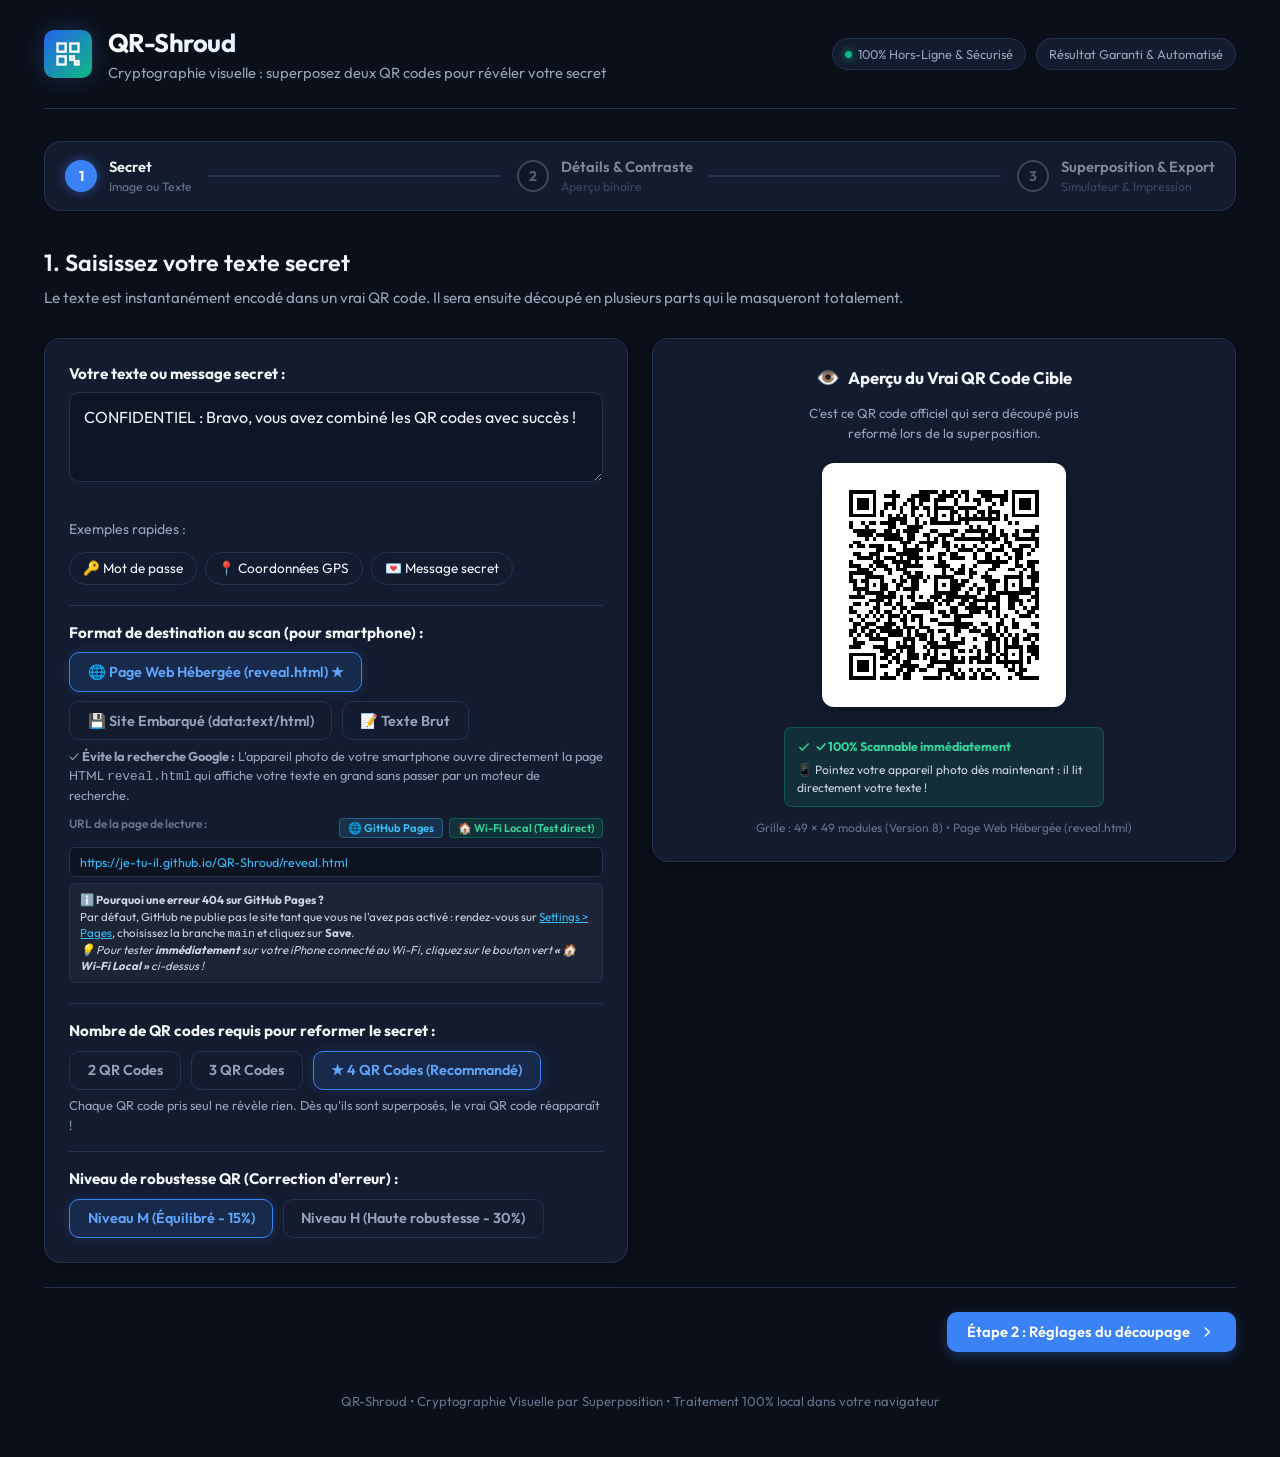
==== index.html @ 17ec7c17 "fix: compact data URI sizing, local Wi-Fi test server, and GitHub Pages guidance" ====
<!DOCTYPE html>
<html lang="fr">
<head>
  <meta charset="UTF-8">
  <meta name="viewport" content="width=device-width, initial-scale=1.0">
  <title>QR-Shroud - Cryptographie Visuelle par Superposition de QR Codes</title>
  <link rel="stylesheet" href="style.css">
  <link rel="preconnect" href="https://fonts.googleapis.com">
  <link rel="preconnect" href="https://fonts.gstatic.com" crossorigin>
  <link href="https://fonts.googleapis.com/css2?family=Outfit:wght@300;400;500;600;700&family=JetBrains+Mono:wght@400;500;600&display=swap" rel="stylesheet">
</head>
<body>
  <div class="app-container">
    <!-- Header -->
    <header class="app-header">
      <div class="header-content">
        <div class="logo-area">
          <div class="logo-icon">
            <svg viewBox="0 0 24 24" fill="none" stroke="currentColor" stroke-width="2">
              <rect x="3" y="3" width="7" height="7"></rect>
              <rect x="14" y="3" width="7" height="7"></rect>
              <rect x="3" y="14" width="7" height="7"></rect>
              <rect x="14" y="14" width="3" height="3"></rect>
              <rect x="18" y="18" width="3" height="3"></rect>
              <path d="M7 7h.01M18 7h.01M7 18h.01"></path>
            </svg>
          </div>
          <div>
            <h1>QR-Shroud</h1>
            <p class="subtitle">Cryptographie visuelle : superposez deux QR codes pour révéler votre secret</p>
          </div>
        </div>
        <div class="header-badges">
          <span class="badge"><span class="badge-dot"></span> 100% Hors-Ligne & Sécurisé</span>
          <span class="badge">Résultat Garanti & Automatisé</span>
        </div>
      </div>
    </header>

    <!-- Stepper Navigation (3 Simple Steps) -->
    <nav class="stepper-nav" aria-label="Étapes">
      <div class="step-indicator active" data-step="1">
        <div class="step-num">1</div>
        <div class="step-info">
          <span class="step-title">Secret</span>
          <span class="step-desc">Image ou Texte</span>
        </div>
      </div>
      <div class="step-separator"></div>
      <div class="step-indicator" data-step="2">
        <div class="step-num">2</div>
        <div class="step-info">
          <span class="step-title">Détails & Contraste</span>
          <span class="step-desc">Aperçu binaire</span>
        </div>
      </div>
      <div class="step-separator"></div>
      <div class="step-indicator" data-step="3">
        <div class="step-num">3</div>
        <div class="step-info">
          <span class="step-title">Superposition & Export</span>
          <span class="step-desc">Simulateur & Impression</span>
        </div>
      </div>
    </nav>

    <!-- Main Content Area -->
    <main class="wizard-container">
      
      <!-- ================= STEP 1: SOURCE INPUT & TARGET QR PREVIEW ================= -->
      <section class="wizard-step active" id="step-1">
        <div class="section-heading">
          <h2>1. Saisissez votre texte secret</h2>
          <p>Le texte est instantanément encodé dans un vrai QR code. Il sera ensuite découpé en plusieurs parts qui le masqueront totalement.</p>
        </div>

        <div class="step-1-layout" style="display:grid; grid-template-columns:repeat(auto-fit, minmax(320px, 1fr)); gap:1.5rem; align-items:start;">
          <!-- Left: Input & Options -->
          <div class="text-input-card card">
            <label for="secret-text-input" style="font-weight:700; color:var(--text-main); display:block; margin-bottom:0.4rem;">
              Votre texte ou message secret :
            </label>
            <textarea id="secret-text-input" rows="3" placeholder="Tapez votre message secret, code d'accès, mot de passe ou URL...">CONFIDENTIEL : Bravo, vous avez combiné les QR codes avec succès !</textarea>
            
            <div class="sample-presets" style="margin-top:0.75rem;">
              <span class="sample-label">Exemples rapides :</span>
              <div class="sample-badges">
                <button type="button" class="sample-btn" id="btn-sample-pwd">🔑 Mot de passe</button>
                <button type="button" class="sample-btn" id="btn-sample-geo">📍 Coordonnées GPS</button>
                <button type="button" class="sample-btn" id="btn-sample-bday">💌 Message secret</button>
              </div>
            </div>

            <!-- Destination / Lecture Format Selector -->
            <div style="margin-top:1.25rem; border-top:1px solid var(--border-color); padding-top:1rem;">
              <label style="font-weight:700; color:var(--text-main); display:block; margin-bottom:0.35rem;">
                Format de destination au scan (pour smartphone) :
              </label>
              <div class="pill-group" id="destination-mode-pills">
                <button type="button" class="pill-btn active" data-dest="web" id="btn-dest-web">
                  🌐 Page Web Hébergée (reveal.html) ★
                </button>
                <button type="button" class="pill-btn" data-dest="data_uri" id="btn-dest-datauri">
                  💾 Site Embarqué (data:text/html)
                </button>
                <button type="button" class="pill-btn" data-dest="text" id="btn-dest-text">
                  📝 Texte Brut
                </button>
              </div>
              <p id="destination-mode-hint" style="font-size:0.8rem; color:var(--text-muted); margin-top:0.4rem;">
                ✓ <strong>Évite la recherche Google :</strong> L'appareil photo de votre smartphone ouvre directement la page HTML <code>reveal.html</code> qui affiche votre texte en grand sans passer par un moteur de recherche.
              </p>
              
              <!-- URL Config (discreet) -->
              <div id="url-config-box" style="margin-top:0.6rem; display:flex; flex-direction:column; gap:0.4rem;">
                <div style="display:flex; justify-content:space-between; align-items:center;">
                  <label for="base-url-input" style="font-size:0.75rem; color:var(--text-dim); font-weight:600;">URL de la page de lecture :</label>
                  <div style="display:flex; gap:6px;">
                    <button type="button" class="btn btn-sm" id="btn-preset-gh" style="font-size:0.7rem; padding:2px 8px; background:rgba(56,189,248,0.15); color:#38bdf8; border:1px solid rgba(56,189,248,0.3); border-radius:4px;">🌐 GitHub Pages</button>
                    <button type="button" class="btn btn-sm" id="btn-preset-local" style="font-size:0.7rem; padding:2px 8px; background:rgba(16,185,129,0.15); color:#34d399; border:1px solid rgba(16,185,129,0.3); border-radius:4px;">🏠 Wi-Fi Local (Test direct)</button>
                  </div>
                </div>
                <input type="text" id="base-url-input" value="https://je-tu-il.github.io/QR-Shroud/reveal.html" style="font-size:0.78rem; padding:0.4rem 0.6rem; border-radius:6px; border:1px solid var(--border-color); background:rgba(0,0,0,0.3); color:#38bdf8;">
                
                <!-- Notice GitHub 404 vs Local -->
                <div id="url-status-note" style="font-size:0.72rem; color:#cbd5e1; background:rgba(255,255,255,0.04); padding:0.5rem 0.65rem; border-radius:6px; border:1px solid var(--border-color); line-height:1.4;">
                  ℹ️ <strong>Pourquoi une erreur 404 sur GitHub Pages ?</strong><br>
                  Par défaut, GitHub ne publie pas le site tant que vous ne l'avez pas activé : rendez-vous sur <a href="https://github.com/je-tu-il/QR-Shroud/settings/pages" target="_blank" style="color:#38bdf8; text-decoration:underline;">Settings &gt; Pages</a>, choisissez la branche <code>main</code> et cliquez sur <strong>Save</strong>.<br>
                  <em>💡 Pour tester <strong>immédiatement</strong> sur votre iPhone connecté au Wi-Fi, cliquez sur le bouton vert <strong>« 🏠 Wi-Fi Local »</strong> ci-dessus !</em>
                </div>
              </div>
            </div>

            <!-- Shares Count Selector -->
            <div style="margin-top:1.25rem; border-top:1px solid var(--border-color); padding-top:1rem;">
              <label style="font-weight:700; color:var(--text-main); display:block; margin-bottom:0.25rem;">
                Nombre de QR codes requis pour reformer le secret :
              </label>
              <div class="pill-group" id="shares-count-pills">
                <button type="button" class="pill-btn" data-shares="2">2 QR Codes</button>
                <button type="button" class="pill-btn" data-shares="3">3 QR Codes</button>
                <button type="button" class="pill-btn active" data-shares="4">
                  ★ 4 QR Codes (Recommandé)
                </button>
              </div>
              <p style="font-size:0.8rem; color:var(--text-muted); margin-top:0.4rem;">
                Chaque QR code pris seul ne révèle rien. Dès qu'ils sont superposés, le vrai QR code réapparaît !
              </p>
            </div>

            <!-- Correction level -->
            <div style="margin-top:1rem; border-top:1px solid var(--border-color); padding-top:1rem;">
              <label style="font-weight:700; color:var(--text-main); display:block; margin-bottom:0.25rem;">
                Niveau de robustesse QR (Correction d'erreur) :
              </label>
              <div class="pill-group" id="qr-level-pills">
                <button type="button" class="pill-btn active" data-level="M">Niveau M (Équilibré - 15%)</button>
                <button type="button" class="pill-btn" data-level="H">Niveau H (Haute robustesse - 30%)</button>
              </div>
            </div>
          </div>

          <!-- Right: LIVE TARGET QR PREVIEW -->
          <div class="card" id="target-qr-card" style="text-align:center; display:flex; flex-direction:column; align-items:center; gap:0.75rem;">
            <div style="display:flex; align-items:center; gap:8px;">
              <span style="font-size:1.2rem;">👁️</span>
              <h3 style="font-size:1.05rem; font-weight:700; color:var(--text-main);">Aperçu du Vrai QR Code Cible</h3>
            </div>
            <p style="font-size:0.82rem; color:var(--text-muted); max-width:320px;">
              C'est ce QR code officiel qui sera découpé puis reformé lors de la superposition.
            </p>

            <div style="background:#fff; padding:12px; border-radius:12px; box-shadow:0 4px 20px rgba(0,0,0,0.3); display:inline-block; margin:0.5rem 0;">
              <canvas id="target-qr-canvas" width="220" height="220" style="display:block; image-rendering:pixelated;"></canvas>
            </div>

            <!-- Scannable Badge -->
            <div style="width:100%; max-width:320px; font-size:0.78rem; background:rgba(16, 185, 129, 0.12); border:1px solid rgba(16, 185, 129, 0.3); border-radius:8px; padding:0.6rem 0.75rem; color:#34d399; display:flex; flex-direction:column; gap:0.25rem; text-align:left;">
              <div style="display:flex; align-items:center; gap:5px; font-weight:700;">
                <svg viewBox="0 0 24 24" width="14" height="14" fill="none" stroke="currentColor" stroke-width="2.5"><polyline points="20 6 9 17 4 12"/></svg>
                ✓ 100% Scannable immédiatement
              </div>
              <span style="color:#cbd5e1; font-size:0.75rem;">📱 Pointez votre appareil photo dès maintenant : il lit directement votre texte !</span>
            </div>

            <div id="target-qr-specs" style="font-size:0.75rem; color:var(--text-dim);">
              Grille : 29 × 29 modules • Niveau M
            </div>
          </div>
        </div>

        <div class="step-actions" style="margin-top:1.5rem;">
          <div></div>
          <button type="button" class="btn btn-primary btn-next" id="btn-goto-step-2">
            Étape 2 : Réglages du découpage
            <svg viewBox="0 0 24 24" width="18" height="18" fill="none" stroke="currentColor" stroke-width="2"><polyline points="9 18 15 12 9 6"/></svg>
          </button>
        </div>
      </section>

      <!-- ================= STEP 2: SUMMARY & DECOMPOSITION OPTIONS ================= -->
      <section class="wizard-step" id="step-2">
        <div class="section-heading">
          <h2>2. Mode de superposition & Découpage</h2>
          <p>Choisissez la méthode de découpage pour adapter vos QR codes à l'écran ou au papier calque.</p>
        </div>

        <div class="card vault-summary-card">
          <h3 class="panel-title">Récapitulatif de la décomposition</h3>
          
          <div class="vault-info-grid">
            <div class="vault-info-item">
              <span class="vault-info-label">Nombre de parts</span>
              <span class="vault-info-val" id="step2-shares-count-val">4 QR Codes</span>
            </div>
            <div class="vault-info-item">
              <span class="vault-info-label">Texte à révéler</span>
              <span class="vault-info-val" style="color:#38bdf8;" id="step2-secret-preview"></span>
            </div>
            <div class="vault-info-item">
              <span class="vault-info-label">Reconstitution</span>
              <span class="vault-info-val" style="color:#34d399;">Vrai QR Code (100% Scannable)</span>
            </div>
            <div class="vault-info-item">
              <span class="vault-info-label">Application requise</span>
              <span class="vault-info-val">Aucune (Appareil photo natif)</span>
            </div>
          </div>

          <!-- Mode de superposition et comportement des parts -->
          <div style="margin-top:1rem; border-top:1px solid var(--border-color); padding-top:1rem;">
            <label style="font-weight:700; color:var(--text-main); display:block; margin-bottom:0.5rem;">
              Comportement des QR codes découpés :
            </label>
            <div class="sim-toggle-buttons">
              <button type="button" class="sim-mode-btn active" id="btn-step2-mode-scannable">
                <strong>📱 Clés 100% Scannables (Recommandé)</strong>
                <span>Chaque QR code individuel est <strong>scannable par smartphone</strong> (indique clé 1/4, 2/4...). L'alignement parfait dans le simulateur ou la combinaison des clés révèle le vrai QR code cible !</span>
              </button>
              <button type="button" class="sim-mode-btn" id="btn-step2-mode-or">
                <strong>⬛ Calques Physiques purs (Papier Transparent / Rétroéclairage)</strong>
                <span>Les modules noirs sont répartis sur des feuilles transparentes. En les empilant face à la lumière, elles reforment le QR code cible.</span>
              </button>
            </div>

            <!-- Intermediate scan payload selector -->
            <div id="intermediate-payload-box" style="margin-top:0.75rem; background:rgba(255,255,255,0.03); padding:0.75rem 1rem; border-radius:8px; border:1px solid var(--border-color);">
              <label style="font-size:0.8rem; font-weight:700; color:var(--text-main); display:block; margin-bottom:0.35rem;">
                Action si un QR code est scanné seul :
              </label>
              <div class="pill-group" id="intermediate-scan-pills">
                <button type="button" class="pill-btn active" data-payload="status" id="btn-payload-status">
                  🔑 Statut de la clé (1/4, 2/4...)
                </button>
                <button type="button" class="pill-btn" data-payload="empty" id="btn-payload-empty">
                  ⚪ Vide / Neutre (Ne renvoie rien)
                </button>
              </div>
              <p style="font-size:0.75rem; color:var(--text-muted); margin-top:0.3rem;">
                Permet à l'appareil photo de détecter un vrai QR code sans révéler le message secret.
              </p>
            </div>
          </div>
        </div>

        <div class="step-actions">
          <button type="button" class="btn btn-secondary btn-prev" id="btn-back-to-step-1">
            <svg viewBox="0 0 24 24" width="18" height="18" fill="none" stroke="currentColor" stroke-width="2"><polyline points="15 18 9 12 15 6"/></svg>
            Retour
          </button>
          <button type="button" class="btn btn-accent btn-next" id="btn-goto-step-3">
            Générer et Tester la Superposition
            <svg viewBox="0 0 24 24" width="18" height="18" fill="none" stroke="currentColor" stroke-width="2"><polyline points="9 18 15 12 9 6"/></svg>
          </button>
        </div>
      </section>

      <!-- ================= STEP 3: RESULTS, SIMULATOR & EXPORT ================= -->
      <section class="wizard-step" id="step-3">
        <div class="section-heading">
          <h2>3. QR Codes Générés & Simulateur de Superposition</h2>
          <p>Alignez les QR codes ci-dessous : le VRAI QR code apparaît et peut être scanné directement avec votre smartphone !</p>
        </div>

        <!-- Simulator Card -->
        <div class="simulator-card card" id="step3-simulator-card">
          <div class="simulator-header">
            <div>
              <h3>Simulateur de superposition interactif</h3>
              <p>Faites glisser le calque à la souris ou au doigt pour tester l'alignement !</p>
            </div>
            <div class="sim-actions">
              <button type="button" class="btn btn-sm btn-secondary" id="btn-sim-reset">Décaler</button>
              <button type="button" class="btn btn-sm btn-primary" id="btn-sim-snap">Alignement parfait (100%)</button>
              <button type="button" class="btn btn-sm btn-accent" id="btn-sim-animate">Animer la révélation ✨</button>
            </div>
          </div>

          <div class="sim-body">
            <div class="sim-canvas-container" id="sim-canvas-container">
              <canvas id="sim-canvas" width="600" height="600"></canvas>
              <div class="sim-overlay-hint" id="sim-drag-hint">
                <span>✋ Glissez sur l'image pour tester le décalage</span>
              </div>
            </div>

            <div class="sim-controls">
              <!-- Statut -->
              <div class="sim-stats-bar">
                <div class="sim-stat">
                  <span class="stat-label">Décalage :</span>
                  <span class="stat-val" id="sim-offset-val">X: 0px, Y: 0px</span>
                </div>
                <div class="sim-stat">
                  <span class="stat-label">Statut du scan :</span>
                  <span class="stat-val tag-success" id="sim-align-status">★ QR Code Cible Reconstitué !</span>
                </div>
              </div>

              <!-- Live Scan Prompt -->
              <div style="background:rgba(16, 185, 129, 0.12); border:1px solid rgba(16, 185, 129, 0.4); border-radius:12px; padding:1rem; display:flex; flex-direction:column; gap:0.4rem;">
                <div style="display:flex; align-items:center; gap:8px; font-weight:700; color:#34d399; font-size:0.95rem;">
                  <svg viewBox="0 0 24 24" width="18" height="18" fill="none" stroke="currentColor" stroke-width="2.5"><polyline points="20 6 9 17 4 12"/></svg>
                  📱 Testez avec votre iPhone / Android en direct :
                </div>
                <p style="font-size:0.85rem; color:#cbd5e1; line-height:1.4;">
                  Quand les calques sont alignés, pointez l'appareil photo de votre téléphone vers l'image ci-dessus. Il lit instantanément votre texte sans passer par aucun site web !
                </p>
              </div>

              <div class="pedagogical-banner">
                <div class="pedagogical-icon">💡</div>
                <div class="pedagogical-text">
                  <strong>Comment ça fonctionne ?</strong>
                  <span>Chaque part est recouverte d'une grille mathématique qui masque le secret. Dès que les parts sont exactement superposées, le motif QR code complet officiel se reconstitue au pixel près.</span>
                </div>
              </div>
            </div>
          </div>
        </div>

        <!-- Individual QR Shares -->
        <div class="shares-display-section">
          <div class="section-subheading">
            <h3 id="shares-grid-title">Vos QR Codes découpés</h3>
            <p id="shares-grid-desc">Imprimez-les sur des feuilles séparées ou téléchargez-les individuellement.</p>
          </div>
          <div class="shares-grid" id="shares-grid">
            <!-- Dynamically populated -->
          </div>
        </div>
        <!-- Export Toolbar -->
        <div class="export-card card">
          <div class="export-header">
            <h3>Téléchargement et Impression</h3>
            <p>Exportez en haute définition ou imprimez directement avec repères de centrage.</p>
          </div>

          <div class="export-buttons-grid">
            <button type="button" class="btn btn-accent btn-large" id="btn-download-zip">
              <svg viewBox="0 0 24 24" width="20" height="20" fill="none" stroke="currentColor" stroke-width="2"><path d="M21 15v4a2 2 0 0 1-2 2H5a2 2 0 0 1-2-2v-4"></path><polyline points="7 10 12 15 17 10"></polyline><line x1="12" y1="15" x2="12" y2="3"></line></svg>
              Télécharger le Pack Complet (ZIP)
              <span class="btn-subtext">Contient tous les QR codes HD + le QR code cible révélé + le guide</span>
            </button>

            <button type="button" class="btn btn-primary btn-large" id="btn-print-dialog">
              <svg viewBox="0 0 24 24" width="20" height="20" fill="none" stroke="currentColor" stroke-width="2"><polyline points="6 9 6 2 18 2 18 9"></polyline><path d="M6 18H4a2 2 0 0 1-2-2v-5a2 2 0 0 1 2-2h16a2 2 0 0 1 2 2v5a2 2 0 0 1-2 2h-2"></path><rect x="6" y="14" width="12" height="8"></rect></svg>
              Imprimer les QR Codes
              <span class="btn-subtext">Mise en page optimisée avec croix de calage (+)</span>
            </button>
          </div>

          <!-- Physical Tips -->
          <div class="physical-tips">
            <h4>Astuces pour le monde réel (Papier & Lumière) :</h4>
            <div class="tips-grid">
              <div class="tip-card">
                <span class="tip-number">1. Papier Calque</span>
                <strong>Le plus bluffant</strong>
                <p>Imprimez chaque QR code sur du papier calque ou transparent. Superposez-les face à une fenêtre ou une lampe : l'image apparaît instantanément !</p>
              </div>
              <div class="tip-card">
                <span class="tip-number">2. Papier 80g + Lampe</span>
                <strong>Sans matériel spécial</strong>
                <p>Imprimez sur papier ordinaire, découpez les 2 carrés et tenez-les superposés devant la lampe torche d'un smartphone.</p>
              </div>
              <div class="tip-card">
                <span class="tip-number">3. Écran + Papier</span>
                <strong>Rapide à tester</strong>
                <p>Affichez le QR #1 en grand sur l'écran d'un smartphone et posez le QR #2 imprimé sur papier par-dessus.</p>
              </div>
            </div>
          </div>
        </div>

        <div class="step-actions">
          <button type="button" class="btn btn-secondary btn-prev" id="btn-back-to-step-2">
            <svg viewBox="0 0 24 24" width="18" height="18" fill="none" stroke="currentColor" stroke-width="2"><polyline points="15 18 9 12 15 6"/></svg>
            Modifier les réglages
          </button>
          <button type="button" class="btn btn-secondary" id="btn-restart">
            <svg viewBox="0 0 24 24" width="18" height="18" fill="none" stroke="currentColor" stroke-width="2"><polyline points="1 4 1 10 7 10"></polyline><path d="M3.51 15a9 9 0 1 0 2.13-9.36L1 10"></path></svg>
            Recommencer avec un autre secret
          </button>
        </div>
      </section>

    </main>

    <!-- Print Modal -->
    <div class="modal-backdrop" id="print-modal" style="display: none;">
      <div class="modal-card">
        <div class="modal-header">
          <h3>Options d'impression</h3>
          <button type="button" class="modal-close" id="btn-close-print-modal">&times;</button>
        </div>
        <div class="modal-body">
          <p>Sélectionnez la mise en page selon votre papier :</p>
          <div class="print-mode-options">
            <label class="print-opt-card active">
              <input type="radio" name="print-layout" value="separated" checked>
              <div class="print-opt-content">
                <strong>1 QR Code par page A4 (Recommandé pour calque / transparents)</strong>
                <p>Imprime chaque part au centre d'une feuille séparée avec croix de repérage pour empiler sans découper.</p>
              </div>
            </label>
            <label class="print-opt-card">
              <input type="radio" name="print-layout" value="grid">
              <div class="print-opt-content">
                <strong>Planche de découpe (Les 2 QR sur 1 seule feuille A4)</strong>
                <p>Économique sur papier classique avec pointillés pour découper aux ciseaux.</p>
              </div>
            </label>
          </div>
          <div class="print-settings">
            <label for="print-size-select">Taille d'impression :</label>
            <select id="print-size-select">
              <option value="120">12 cm × 12 cm (Taille idéale)</option>
              <option value="90">9 cm × 9 cm (Compact)</option>
              <option value="150">15 cm × 15 cm (Grand format)</option>
            </select>
          </div>
        </div>
        <div class="modal-footer">
          <button type="button" class="btn btn-secondary" id="btn-cancel-print">Annuler</button>
          <button type="button" class="btn btn-primary" id="btn-exec-print">
            <svg viewBox="0 0 24 24" width="18" height="18" fill="none" stroke="currentColor" stroke-width="2"><polyline points="6 9 6 2 18 2 18 9"></polyline><path d="M6 18H4a2 2 0 0 1-2-2v-5a2 2 0 0 1 2-2h16a2 2 0 0 1 2 2v5a2 2 0 0 1-2 2h-2"></path><rect x="6" y="14" width="12" height="8"></rect></svg>
            Lancer l'impression
          </button>
        </div>
      </div>
    </div>

    <!-- Print Container (Hidden on screen, visible on @media print) -->
    <div id="print-container"></div>

    <!-- Footer -->
    <footer class="app-footer">
      <p>QR-Shroud • Cryptographie Visuelle par Superposition • Traitement 100% local dans votre navigateur</p>
    </footer>
  </div>

  <!-- Local Libraries -->
  <script src="jszip.min.js"></script>
  <script src="qrcode.min.js"></script>
  <!-- Application Core Script -->
  <script src="app.js"></script>
</body>
</html>
---- style.css ----
/* =====================================================================
   QR Secret Stéganographie & Visual Cryptography - Stylesheet
   ===================================================================== */

:root {
  --bg-main: #0b0f19;
  --bg-card: #131b2e;
  --bg-card-hover: #1a243d;
  --bg-input: #0e1526;
  --border-color: #24324f;
  --border-active: #3b82f6;
  
  --primary: #3b82f6;
  --primary-hover: #2563eb;
  --primary-light: rgba(59, 130, 246, 0.15);
  
  --accent: #10b981;
  --accent-hover: #059669;
  --accent-light: rgba(16, 185, 129, 0.15);
  
  --warning: #f59e0b;
  --danger: #ef4444;

  --text-main: #f1f5f9;
  --text-muted: #94a3b8;
  --text-dim: #64748b;

  --radius-sm: 6px;
  --radius-md: 10px;
  --radius-lg: 16px;
  --radius-xl: 22px;

  --shadow-sm: 0 2px 4px rgba(0, 0, 0, 0.2);
  --shadow-md: 0 4px 14px rgba(0, 0, 0, 0.35);
  --shadow-lg: 0 10px 30px rgba(0, 0, 0, 0.5);
  --shadow-glow: 0 0 25px rgba(59, 130, 246, 0.25);
}

/* Reset & Base */
*, *::before, *::after {
  box-sizing: border-box;
  margin: 0;
  padding: 0;
}

body {
  font-family: 'Outfit', -apple-system, BlinkMacSystemFont, 'Segoe UI', Roboto, sans-serif;
  background-color: var(--bg-main);
  color: var(--text-main);
  line-height: 1.5;
  min-height: 100vh;
  display: flex;
  flex-direction: column;
  -webkit-font-smoothing: antialiased;
}

.app-container {
  max-width: 1240px;
  margin: 0 auto;
  padding: 1.5rem 1.5rem 3rem;
  width: 100%;
  display: flex;
  flex-direction: column;
  flex: 1;
}

/* Header */
.app-header {
  margin-bottom: 2rem;
  padding-bottom: 1.5rem;
  border-bottom: 1px solid var(--border-color);
}

.header-content {
  display: flex;
  justify-content: space-between;
  align-items: center;
  flex-wrap: wrap;
  gap: 1rem;
}

.logo-area {
  display: flex;
  align-items: center;
  gap: 1rem;
}

.logo-icon {
  width: 48px;
  height: 48px;
  background: linear-gradient(135deg, #2563eb, #10b981);
  border-radius: var(--radius-md);
  display: flex;
  align-items: center;
  justify-content: center;
  color: white;
  box-shadow: var(--shadow-glow);
}

.logo-icon svg {
  width: 28px;
  height: 28px;
}

.logo-area h1 {
  font-size: 1.6rem;
  font-weight: 700;
  letter-spacing: -0.02em;
  background: linear-gradient(to right, #ffffff, #93c5fd);
  -webkit-background-clip: text;
  -webkit-text-fill-color: transparent;
}

.subtitle {
  color: var(--text-muted);
  font-size: 0.92rem;
}

.header-badges {
  display: flex;
  gap: 0.6rem;
  flex-wrap: wrap;
}

.badge {
  display: inline-flex;
  align-items: center;
  gap: 6px;
  background: var(--bg-card);
  border: 1px solid var(--border-color);
  padding: 0.35rem 0.75rem;
  border-radius: 999px;
  font-size: 0.8rem;
  color: var(--text-muted);
}

.badge-dot {
  width: 7px;
  height: 7px;
  background-color: var(--accent);
  border-radius: 50%;
  box-shadow: 0 0 8px var(--accent);
}

/* Stepper Navigation */
.stepper-nav {
  display: flex;
  align-items: center;
  justify-content: space-between;
  margin-bottom: 2.2rem;
  background: var(--bg-card);
  border: 1px solid var(--border-color);
  border-radius: var(--radius-lg);
  padding: 0.85rem 1.25rem;
  box-shadow: var(--shadow-sm);
  position: relative;
  overflow-x: auto;
}

.step-indicator {
  display: flex;
  align-items: center;
  gap: 0.75rem;
  opacity: 0.5;
  transition: all 0.25s ease;
  cursor: default;
  white-space: nowrap;
}

.step-indicator.active {
  opacity: 1;
}

.step-indicator.completed {
  opacity: 0.9;
  cursor: pointer;
}

.step-indicator.completed:hover {
  opacity: 1;
}

.step-num {
  width: 32px;
  height: 32px;
  border-radius: 50%;
  background: var(--bg-input);
  border: 2px solid var(--text-dim);
  display: flex;
  align-items: center;
  justify-content: center;
  font-weight: 700;
  font-size: 0.88rem;
  color: var(--text-muted);
  transition: all 0.25s;
}

.step-indicator.active .step-num {
  background: var(--primary);
  border-color: var(--primary);
  color: white;
  box-shadow: 0 0 12px rgba(59, 130, 246, 0.5);
}

.step-indicator.completed .step-num {
  background: var(--accent);
  border-color: var(--accent);
  color: white;
}

.step-info {
  display: flex;
  flex-direction: column;
}

.step-title {
  font-weight: 600;
  font-size: 0.92rem;
  color: var(--text-main);
}

.step-desc {
  font-size: 0.76rem;
  color: var(--text-dim);
}

.step-separator {
  flex: 1;
  height: 2px;
  background: var(--border-color);
  margin: 0 1rem;
  min-width: 24px;
}

/* Wizard Container & Steps */
.wizard-container {
  flex: 1;
}

.wizard-step {
  display: none;
  animation: fadeIn 0.3s ease-out;
}

.wizard-step.active {
  display: block;
}

@keyframes fadeIn {
  from { opacity: 0; transform: translateY(6px); }
  to { opacity: 1; transform: translateY(0); }
}

.section-heading {
  margin-bottom: 1.8rem;
}

.section-heading h2 {
  font-size: 1.45rem;
  font-weight: 600;
  margin-bottom: 0.35rem;
  color: var(--text-main);
}

.section-heading p {
  color: var(--text-muted);
  font-size: 0.95rem;
}

/* Cards & Generic Layout */
.card {
  background: var(--bg-card);
  border: 1px solid var(--border-color);
  border-radius: var(--radius-lg);
  padding: 1.5rem;
  box-shadow: var(--shadow-md);
}

.panel-title {
  font-size: 1.1rem;
  font-weight: 600;
  margin-bottom: 1.25rem;
  padding-bottom: 0.6rem;
  border-bottom: 1px solid var(--border-color);
}

/* Tabs */
.tab-controls {
  display: flex;
  gap: 0.75rem;
  margin-bottom: 1.2rem;
}

.tab-btn {
  display: inline-flex;
  align-items: center;
  gap: 8px;
  background: var(--bg-card);
  border: 1px solid var(--border-color);
  color: var(--text-muted);
  padding: 0.7rem 1.25rem;
  border-radius: var(--radius-md);
  font-size: 0.95rem;
  font-weight: 500;
  cursor: pointer;
  transition: all 0.2s;
  font-family: inherit;
}

.tab-btn:hover {
  background: var(--bg-card-hover);
  color: var(--text-main);
}

.tab-btn.active {
  background: var(--primary-light);
  border-color: var(--border-active);
  color: #60a5fa;
  font-weight: 600;
}

.tab-pane {
  display: none;
}

.tab-pane.active {
  display: block;
}

/* Drop Zone */
.drop-zone {
  border: 2px dashed var(--border-color);
  background: rgba(19, 27, 46, 0.6);
  border-radius: var(--radius-xl);
  padding: 3rem 2rem;
  text-align: center;
  cursor: pointer;
  transition: all 0.25s ease;
  position: relative;
}

.drop-zone:hover, .drop-zone.dragover {
  border-color: var(--primary);
  background: rgba(59, 130, 246, 0.08);
  transform: scale(1.003);
}

.drop-zone-content {
  display: flex;
  flex-direction: column;
  align-items: center;
  gap: 0.85rem;
}

.drop-icon {
  width: 64px;
  height: 64px;
  background: var(--bg-input);
  border: 1px solid var(--border-color);
  border-radius: 50%;
  display: flex;
  align-items: center;
  justify-content: center;
  color: var(--primary);
  margin-bottom: 0.4rem;
}

.drop-icon svg {
  width: 32px;
  height: 32px;
}

.drop-zone h3 {
  font-size: 1.25rem;
  font-weight: 600;
}

.drop-zone p {
  color: var(--text-muted);
  font-size: 0.9rem;
  max-width: 480px;
}

.drop-hint {
  font-size: 0.8rem;
  color: var(--text-dim);
  margin-top: 0.4rem;
}

/* Sample Presets */
.sample-presets {
  margin-top: 1.5rem;
  display: flex;
  align-items: center;
  gap: 0.75rem;
  flex-wrap: wrap;
}

.sample-label {
  font-size: 0.88rem;
  color: var(--text-muted);
}

.sample-badges {
  display: flex;
  gap: 0.5rem;
  flex-wrap: wrap;
}

.sample-btn {
  background: var(--bg-card);
  border: 1px solid var(--border-color);
  color: var(--text-main);
  padding: 0.4rem 0.8rem;
  border-radius: 999px;
  font-size: 0.85rem;
  cursor: pointer;
  font-family: inherit;
  transition: all 0.2s;
}

.sample-btn:hover {
  background: var(--bg-card-hover);
  border-color: var(--primary);
  transform: translateY(-1px);
}

/* Text Tab */
.text-input-card {
  background: var(--bg-card);
  border: 1px solid var(--border-color);
  border-radius: var(--radius-lg);
  padding: 1.5rem;
}

.text-input-card label {
  display: block;
  font-weight: 600;
  margin-bottom: 0.5rem;
  font-size: 0.95rem;
}

.text-input-card textarea {
  width: 100%;
  background: var(--bg-input);
  border: 1px solid var(--border-color);
  border-radius: var(--radius-md);
  padding: 0.85rem;
  color: var(--text-main);
  font-size: 1rem;
  font-family: inherit;
  resize: vertical;
  margin-bottom: 1.2rem;
  transition: border-color 0.2s;
}

.text-input-card textarea:focus {
  outline: none;
  border-color: var(--primary);
}

.text-options-grid {
  display: grid;
  grid-template-columns: repeat(auto-fit, minmax(200px, 1fr));
  gap: 1rem;
  margin-bottom: 1.2rem;
}

/* Source Preview Box */
.preview-box-container {
  margin-top: 1.5rem;
}

.preview-card {
  background: var(--bg-card);
  border: 1px solid var(--border-color);
  border-radius: var(--radius-lg);
  padding: 1.25rem;
  display: flex;
  flex-direction: column;
  align-items: center;
}

.preview-card h4 {
  font-size: 0.95rem;
  margin-bottom: 1rem;
  color: var(--text-muted);
}

.canvas-wrap {
  background: #000;
  border: 2px solid var(--border-color);
  border-radius: var(--radius-md);
  display: flex;
  align-items: center;
  justify-content: center;
  overflow: hidden;
  box-shadow: var(--shadow-md);
}

.canvas-wrap canvas {
  display: block;
  max-width: 100%;
  height: auto;
  image-rendering: pixelated;
  image-rendering: -moz-crisp-edges;
  image-rendering: crisp-edges;
}

.preview-meta {
  margin-top: 0.75rem;
  font-size: 0.85rem;
  color: var(--text-dim);
  font-family: 'JetBrains Mono', monospace;
}

/* ================= STEP 2: CONTROLS & COMPARISON ================= */
.step-2-layout {
  display: grid;
  grid-template-columns: 1fr 1.2fr;
  gap: 1.8rem;
  align-items: start;
}

@media (max-width: 900px) {
  .step-2-layout {
    grid-template-columns: 1fr;
  }
}

.controls-panel {
  display: flex;
  flex-direction: column;
  gap: 1.25rem;
}

.control-item {
  display: flex;
  flex-direction: column;
  gap: 0.4rem;
}

.control-header {
  display: flex;
  justify-content: space-between;
  align-items: center;
  font-size: 0.9rem;
  font-weight: 500;
}

.control-value {
  font-family: 'JetBrains Mono', monospace;
  font-size: 0.88rem;
  color: #60a5fa;
  font-weight: 600;
}

.control-scale {
  display: flex;
  justify-content: space-between;
  font-size: 0.74rem;
  color: var(--text-dim);
}

.field-hint {
  font-size: 0.76rem;
  color: var(--text-dim);
  margin-top: 0.15rem;
}

/* Sliders */
input[type="range"] {
  -webkit-appearance: none;
  appearance: none;
  width: 100%;
  height: 6px;
  background: var(--bg-input);
  border-radius: 999px;
  outline: none;
  border: 1px solid var(--border-color);
}

input[type="range"]::-webkit-slider-thumb {
  -webkit-appearance: none;
  appearance: none;
  width: 18px;
  height: 18px;
  border-radius: 50%;
  background: var(--primary);
  cursor: pointer;
  box-shadow: 0 0 8px rgba(59, 130, 246, 0.6);
  transition: transform 0.15s;
}

input[type="range"]::-webkit-slider-thumb:hover {
  transform: scale(1.2);
}

input[type="range"]::-moz-range-thumb {
  width: 18px;
  height: 18px;
  border-radius: 50%;
  background: var(--primary);
  cursor: pointer;
  border: none;
  box-shadow: 0 0 8px rgba(59, 130, 246, 0.6);
}

/* Select & Inputs */
select, input[type="number"], input[type="text"] {
  background: var(--bg-input);
  border: 1px solid var(--border-color);
  color: var(--text-main);
  padding: 0.65rem 0.85rem;
  border-radius: var(--radius-md);
  font-size: 0.92rem;
  font-family: inherit;
  outline: none;
  transition: border-color 0.2s;
}

select:focus, input[type="number"]:focus, input[type="text"]:focus {
  border-color: var(--primary);
}

/* Toggle Switch */
.checkbox-item {
  flex-direction: row;
  align-items: center;
  gap: 0.75rem;
  padding: 0.5rem 0;
}

.toggle-switch {
  position: relative;
  display: inline-block;
  width: 44px;
  height: 24px;
  flex-shrink: 0;
}

.toggle-switch input {
  opacity: 0;
  width: 0;
  height: 0;
}

.toggle-switch .slider {
  position: absolute;
  cursor: pointer;
  top: 0; left: 0; right: 0; bottom: 0;
  background-color: var(--bg-input);
  border: 1px solid var(--border-color);
  transition: .3s;
  border-radius: 24px;
}

.toggle-switch .slider:before {
  position: absolute;
  content: "";
  height: 16px;
  width: 16px;
  left: 3px;
  bottom: 3px;
  background-color: var(--text-muted);
  transition: .3s;
  border-radius: 50%;
}

.toggle-switch input:checked + .slider {
  background-color: var(--primary);
  border-color: var(--primary);
}

.toggle-switch input:checked + .slider:before {
  transform: translateX(20px);
  background-color: white;
}

.toggle-label {
  font-size: 0.92rem;
  font-weight: 500;
  cursor: pointer;
}

/* Comparison Preview Panel */
.comparison-view {
  display: flex;
  align-items: center;
  justify-content: center;
  gap: 1.25rem;
  flex-wrap: wrap;
  padding: 1rem 0;
}

.canvas-block {
  display: flex;
  flex-direction: column;
  align-items: center;
  gap: 0.6rem;
}

.canvas-block.highlight .canvas-wrap {
  border-color: var(--primary);
  box-shadow: 0 0 20px rgba(59, 130, 246, 0.2);
}

.canvas-label {
  font-size: 0.85rem;
  font-weight: 600;
  color: var(--text-muted);
}

.canvas-wrap.mini {
  width: 150px;
  height: 150px;
}

.canvas-wrap.main {
  width: 280px;
  height: 280px;
}

.canvas-wrap.main canvas {
  width: 100%;
  height: 100%;
}

.canvas-divider {
  font-size: 1.5rem;
  color: var(--text-dim);
  font-weight: bold;
}

.matrix-stats {
  font-family: 'JetBrains Mono', monospace;
  font-size: 0.78rem;
  color: var(--text-dim);
  text-align: center;
}

/* ================= STEP 3: SHARING CONFIG ================= */
.step-3-grid {
  display: grid;
  grid-template-columns: 1fr 1fr;
  gap: 1.5rem;
}

@media (max-width: 860px) {
  .step-3-grid {
    grid-template-columns: 1fr;
  }
}

.config-card {
  display: flex;
  flex-direction: column;
}

.config-card.full-width {
  grid-column: 1 / -1;
}

.config-icon {
  width: 40px;
  height: 40px;
  background: var(--bg-input);
  border: 1px solid var(--border-color);
  border-radius: var(--radius-md);
  display: flex;
  align-items: center;
  justify-content: center;
  color: var(--primary);
  margin-bottom: 0.85rem;
}

.config-card h3 {
  font-size: 1.15rem;
  font-weight: 600;
  margin-bottom: 0.35rem;
}

.card-desc {
  font-size: 0.88rem;
  color: var(--text-muted);
  margin-bottom: 1.25rem;
}

/* Shares Selector */
.shares-selector {
  display: flex;
  gap: 0.75rem;
  flex-wrap: wrap;
  align-items: center;
}

.shares-pill {
  flex: 1;
  min-width: 90px;
  background: var(--bg-input);
  border: 2px solid var(--border-color);
  border-radius: var(--radius-md);
  padding: 0.85rem 0.5rem;
  text-align: center;
  cursor: pointer;
  transition: all 0.2s;
  color: var(--text-main);
  display: flex;
  flex-direction: column;
  align-items: center;
  gap: 0.2rem;
  font-family: inherit;
}

.shares-pill:hover {
  border-color: var(--border-active);
  background: var(--bg-card-hover);
}

.shares-pill.active {
  border-color: var(--primary);
  background: var(--primary-light);
}

.pill-number {
  font-size: 1.5rem;
  font-weight: 700;
  color: #60a5fa;
}

.pill-text {
  font-size: 0.76rem;
  color: var(--text-muted);
  line-height: 1.2;
}

.pill-text small {
  color: var(--text-dim);
}

.custom-shares-wrap {
  display: flex;
  align-items: center;
  gap: 0.5rem;
  font-size: 0.85rem;
  color: var(--text-muted);
  margin-left: 0.5rem;
}

.custom-shares-wrap input {
  width: 60px;
  text-align: center;
}

/* Method choices */
.card-header-with-badge {
  display: flex;
  justify-content: space-between;
  align-items: center;
  flex-wrap: wrap;
  gap: 0.5rem;
}

.scannable-card {
  border-color: rgba(16, 185, 129, 0.35);
  box-shadow: 0 0 20px rgba(16, 185, 129, 0.08);
}

.scannable-inputs-grid {
  display: grid;
  grid-template-columns: 1fr 1fr;
  gap: 1rem;
  margin-top: 0.85rem;
  padding-top: 0.85rem;
  border-top: 1px solid var(--border-color);
}

@media (max-width: 760px) {
  .scannable-inputs-grid {
    grid-template-columns: 1fr;
  }
}

.scannable-inputs-grid .form-group {
  display: flex;
  flex-direction: column;
  gap: 0.35rem;
}

.scannable-inputs-grid label {
  font-size: 0.8rem;
  color: var(--text-muted);
}

.scannable-inputs-grid input[type="text"] {
  background: var(--bg-card);
  font-size: 0.86rem;
  padding: 0.55rem 0.75rem;
}

.method-choices {
  display: flex;
  flex-direction: column;
  gap: 0.85rem;
}

.method-card {
  display: flex;
  align-items: flex-start;
  gap: 0.85rem;
  background: var(--bg-input);
  border: 1px solid var(--border-color);
  border-radius: var(--radius-md);
  padding: 1rem;
  cursor: pointer;
  transition: all 0.2s;
}

.method-card:hover {
  background: var(--bg-card-hover);
}

.method-card.active {
  border-color: var(--primary);
  background: var(--primary-light);
}

.method-card input[type="radio"] {
  margin-top: 0.25rem;
  accent-color: var(--primary);
}

.method-title {
  display: flex;
  align-items: center;
  gap: 0.6rem;
  margin-bottom: 0.35rem;
  flex-wrap: wrap;
}

.method-content p {
  font-size: 0.84rem;
  color: var(--text-muted);
  line-height: 1.4;
}

.pill-recommended {
  background: rgba(16, 185, 129, 0.2);
  color: #34d399;
  border: 1px solid rgba(16, 185, 129, 0.3);
  font-size: 0.72rem;
  padding: 0.15rem 0.5rem;
  border-radius: 999px;
  font-weight: 600;
}

.pill-tech {
  background: rgba(59, 130, 246, 0.2);
  color: #60a5fa;
  border: 1px solid rgba(59, 130, 246, 0.3);
  font-size: 0.72rem;
  padding: 0.15rem 0.5rem;
  border-radius: 999px;
  font-weight: 600;
}

/* QR Camouflage Options */
.qr-options-grid {
  display: grid;
  grid-template-columns: repeat(auto-fit, minmax(280px, 1fr));
  gap: 1rem;
}

.option-check {
  display: flex;
  align-items: flex-start;
  gap: 0.85rem;
  background: var(--bg-input);
  border: 1px solid var(--border-color);
  border-radius: var(--radius-md);
  padding: 0.9rem;
  cursor: pointer;
  transition: background 0.2s;
}

.option-check:hover {
  background: var(--bg-card-hover);
}

.option-check input {
  margin-top: 0.2rem;
  accent-color: var(--primary);
  width: 17px;
  height: 17px;
}

.option-text {
  display: flex;
  flex-direction: column;
  gap: 0.2rem;
}

.option-text strong {
  font-size: 0.9rem;
  color: var(--text-main);
}

.option-text span {
  font-size: 0.8rem;
  color: var(--text-dim);
  line-height: 1.35;
}

/* ================= STEP 4: SIMULATOR & RESULTS ================= */
.simulator-card {
  margin-bottom: 2rem;
}

.simulator-header {
  display: flex;
  justify-content: space-between;
  align-items: center;
  flex-wrap: wrap;
  gap: 1rem;
  margin-bottom: 1.5rem;
  padding-bottom: 1rem;
  border-bottom: 1px solid var(--border-color);
}

.simulator-header h3 {
  font-size: 1.25rem;
  font-weight: 600;
}

.simulator-header p {
  font-size: 0.88rem;
  color: var(--text-muted);
}

.sim-actions {
  display: flex;
  gap: 0.6rem;
  flex-wrap: wrap;
}

.sim-body {
  display: grid;
  grid-template-columns: 460px 1fr;
  gap: 2rem;
  align-items: center;
}

@media (max-width: 950px) {
  .sim-body {
    grid-template-columns: 1fr;
    justify-items: center;
  }
}

.sim-canvas-container {
  width: 100%;
  max-width: 440px;
  aspect-ratio: 1;
  background: #ffffff;
  border: 3px solid var(--border-color);
  border-radius: var(--radius-lg);
  overflow: hidden;
  position: relative;
  box-shadow: 0 10px 30px rgba(0,0,0,0.6);
  cursor: grab;
  touch-action: none;
  user-select: none;
}

.sim-canvas-container.grabbing {
  cursor: grabbing;
}

.sim-canvas-container canvas {
  width: 100%;
  height: 100%;
  display: block;
  image-rendering: pixelated;
}

.sim-overlay-hint {
  position: absolute;
  bottom: 10px;
  left: 50%;
  transform: translateX(-50%);
  background: rgba(15, 23, 42, 0.85);
  backdrop-filter: blur(6px);
  border: 1px solid var(--border-color);
  color: white;
  padding: 0.35rem 0.75rem;
  border-radius: 999px;
  font-size: 0.76rem;
  pointer-events: none;
  white-space: nowrap;
  transition: opacity 0.3s;
}

.sim-controls {
  display: flex;
  flex-direction: column;
  gap: 1.25rem;
  width: 100%;
}

.sim-mode-toggle label {
  font-size: 0.88rem;
  font-weight: 600;
  margin-bottom: 0.6rem;
  display: block;
  color: var(--text-main);
}

.sim-toggle-buttons {
  display: grid;
  grid-template-columns: 1fr 1fr;
  gap: 0.75rem;
}

@media (max-width: 600px) {
  .sim-toggle-buttons {
    grid-template-columns: 1fr;
  }
}

.sim-mode-btn {
  background: var(--bg-input);
  border: 2px solid var(--border-color);
  border-radius: var(--radius-md);
  padding: 0.85rem 1rem;
  text-align: left;
  cursor: pointer;
  transition: all 0.2s ease;
  display: flex;
  flex-direction: column;
  gap: 0.25rem;
  font-family: inherit;
  color: var(--text-main);
}

.sim-mode-btn strong {
  font-size: 0.88rem;
  color: var(--text-main);
}

.sim-mode-btn span {
  font-size: 0.76rem;
  color: var(--text-dim);
  line-height: 1.3;
}

.sim-mode-btn:hover {
  background: var(--bg-card-hover);
  border-color: var(--border-active);
}

.sim-mode-btn.active {
  border-color: var(--primary);
  background: var(--primary-light);
}

.sim-mode-btn.active strong {
  color: #60a5fa;
}

.sim-mode-btn.active span {
  color: var(--text-muted);
}

/* Pedagogical Info Banner */
.pedagogical-banner {
  display: flex;
  align-items: flex-start;
  gap: 0.85rem;
  background: rgba(30, 41, 59, 0.7);
  border: 1px solid var(--border-color);
  border-radius: var(--radius-md);
  padding: 0.85rem 1rem;
}

.pedagogical-icon {
  font-size: 1.3rem;
  line-height: 1;
}

.pedagogical-text {
  display: flex;
  flex-direction: column;
  gap: 0.2rem;
}

.pedagogical-text strong {
  font-size: 0.86rem;
  color: #93c5fd;
}

.pedagogical-text span {
  font-size: 0.78rem;
  color: var(--text-muted);
  line-height: 1.4;
}

/* Info Note in Step 2 */
.info-note {
  display: flex;
  align-items: center;
  gap: 0.6rem;
  font-size: 0.8rem;
  color: var(--text-muted);
  background: var(--bg-input);
  border: 1px solid var(--border-color);
  border-radius: var(--radius-sm);
  padding: 0.6rem 0.85rem;
  margin-top: 0.5rem;
}

.info-note svg {
  flex-shrink: 0;
  color: var(--accent);
}

.sim-slider-header {
  display: flex;
  justify-content: space-between;
  font-size: 0.85rem;
}

.sim-stats-bar {
  display: flex;
  justify-content: space-between;
  background: var(--bg-input);
  border: 1px solid var(--border-color);
  border-radius: var(--radius-md);
  padding: 0.75rem 1rem;
  font-size: 0.85rem;
  font-family: 'JetBrains Mono', monospace;
}

.tag-success {
  color: #34d399;
}

.tag-warning {
  color: #fbbf24;
}

/* Individual Shares Display */
.shares-display-section {
  margin-bottom: 2rem;
}

.section-subheading {
  margin-bottom: 1.25rem;
}

.section-subheading h3 {
  font-size: 1.2rem;
  font-weight: 600;
}

.section-subheading p {
  font-size: 0.88rem;
  color: var(--text-muted);
}

.shares-grid {
  display: grid;
  grid-template-columns: repeat(auto-fit, minmax(280px, 1fr));
  gap: 1.5rem;
}

.share-card {
  background: var(--bg-card);
  border: 1px solid var(--border-color);
  border-radius: var(--radius-lg);
  padding: 1.25rem;
  display: flex;
  flex-direction: column;
  align-items: center;
  gap: 1rem;
  transition: transform 0.2s;
}

.share-card:hover {
  transform: translateY(-2px);
  border-color: var(--border-active);
}

.share-card-header {
  width: 100%;
  display: flex;
  justify-content: space-between;
  align-items: center;
}

.share-tag {
  background: var(--primary-light);
  color: #60a5fa;
  font-size: 0.76rem;
  font-weight: 600;
  padding: 0.2rem 0.6rem;
  border-radius: 999px;
  font-family: 'JetBrains Mono', monospace;
}

.share-canvas-wrap {
  width: 220px;
  height: 220px;
  background: #ffffff;
  border: 2px solid var(--border-color);
  border-radius: var(--radius-md);
  padding: 8px;
  display: flex;
  align-items: center;
  justify-content: center;
}

.share-canvas-wrap canvas {
  width: 100%;
  height: 100%;
  display: block;
  image-rendering: pixelated;
}

.share-actions {
  width: 100%;
  display: flex;
  gap: 0.5rem;
}

/* Global Export Card */
.export-card {
  margin-bottom: 2rem;
}

.export-header {
  margin-bottom: 1.25rem;
}

.export-header h3 {
  font-size: 1.2rem;
  font-weight: 600;
}

.export-header p {
  color: var(--text-muted);
  font-size: 0.88rem;
}

.export-buttons-grid {
  display: grid;
  grid-template-columns: 1fr 1fr;
  gap: 1.25rem;
  margin-bottom: 1.5rem;
}

@media (max-width: 700px) {
  .export-buttons-grid {
    grid-template-columns: 1fr;
  }
}

.btn-large {
  padding: 1.1rem 1.5rem;
  display: flex;
  flex-direction: column;
  align-items: center;
  text-align: center;
  gap: 0.35rem;
  border-radius: var(--radius-lg);
}

.btn-subtext {
  font-size: 0.78rem;
  opacity: 0.85;
  font-weight: 400;
}

/* Physical Tips */
.physical-tips {
  background: var(--bg-input);
  border: 1px solid var(--border-color);
  border-radius: var(--radius-md);
  padding: 1.25rem;
}

.physical-tips h4 {
  font-size: 0.98rem;
  margin-bottom: 0.85rem;
  color: #93c5fd;
}

.tips-grid {
  display: grid;
  grid-template-columns: repeat(auto-fit, minmax(250px, 1fr));
  gap: 1rem;
}

.tip-card {
  background: var(--bg-card);
  border: 1px solid var(--border-color);
  border-radius: var(--radius-sm);
  padding: 0.85rem;
  display: flex;
  flex-direction: column;
  gap: 0.25rem;
}

.tip-number {
  font-size: 0.72rem;
  color: var(--accent);
  font-weight: 700;
  text-transform: uppercase;
  letter-spacing: 0.05em;
}

.tip-card strong {
  font-size: 0.88rem;
}

.tip-card p {
  font-size: 0.8rem;
  color: var(--text-muted);
  line-height: 1.35;
}

/* Buttons */
.btn {
  display: inline-flex;
  align-items: center;
  justify-content: center;
  gap: 8px;
  font-family: inherit;
  font-size: 0.92rem;
  font-weight: 600;
  padding: 0.65rem 1.25rem;
  border-radius: var(--radius-md);
  border: none;
  cursor: pointer;
  transition: all 0.2s ease;
  text-decoration: none;
}

.btn:disabled {
  opacity: 0.45;
  cursor: not-allowed;
  pointer-events: none;
}

.btn-primary {
  background: var(--primary);
  color: white;
  box-shadow: 0 4px 12px rgba(59, 130, 246, 0.3);
}

.btn-primary:hover {
  background: var(--primary-hover);
  box-shadow: 0 6px 16px rgba(59, 130, 246, 0.45);
  transform: translateY(-1px);
}

.btn-accent {
  background: var(--accent);
  color: white;
  box-shadow: 0 4px 12px rgba(16, 185, 129, 0.3);
}

.btn-accent:hover {
  background: var(--accent-hover);
  box-shadow: 0 6px 16px rgba(16, 185, 129, 0.45);
  transform: translateY(-1px);
}

.btn-secondary {
  background: var(--bg-card);
  border: 1px solid var(--border-color);
  color: var(--text-main);
}

.btn-secondary:hover {
  background: var(--bg-card-hover);
  border-color: var(--text-dim);
}

.btn-sm {
  padding: 0.4rem 0.8rem;
  font-size: 0.82rem;
  border-radius: var(--radius-sm);
}

.step-actions {
  display: flex;
  justify-content: space-between;
  align-items: center;
  margin-top: 2rem;
  padding-top: 1.5rem;
  border-top: 1px solid var(--border-color);
  gap: 1rem;
  flex-wrap: wrap;
}

/* Modal */
.modal-backdrop {
  position: fixed;
  inset: 0;
  background: rgba(0, 0, 0, 0.75);
  backdrop-filter: blur(4px);
  display: flex;
  align-items: center;
  justify-content: center;
  z-index: 9999;
  padding: 1.5rem;
}

.modal-card {
  background: var(--bg-card);
  border: 1px solid var(--border-color);
  border-radius: var(--radius-lg);
  max-width: 520px;
  width: 100%;
  box-shadow: var(--shadow-lg);
  animation: modalScale 0.2s ease-out;
}

@keyframes modalScale {
  from { transform: scale(0.95); opacity: 0; }
  to { transform: scale(1); opacity: 1; }
}

.modal-header {
  padding: 1.25rem 1.5rem;
  border-bottom: 1px solid var(--border-color);
  display: flex;
  justify-content: space-between;
  align-items: center;
}

.modal-header h3 {
  font-size: 1.15rem;
}

.modal-close {
  background: none;
  border: none;
  font-size: 1.5rem;
  color: var(--text-dim);
  cursor: pointer;
  line-height: 1;
}

.modal-close:hover {
  color: var(--text-main);
}

.modal-body {
  padding: 1.5rem;
  display: flex;
  flex-direction: column;
  gap: 1.2rem;
}

.print-mode-options {
  display: flex;
  flex-direction: column;
  gap: 0.75rem;
}

.print-opt-card {
  display: flex;
  align-items: flex-start;
  gap: 0.75rem;
  background: var(--bg-input);
  border: 1px solid var(--border-color);
  border-radius: var(--radius-md);
  padding: 0.85rem;
  cursor: pointer;
}

.print-opt-card.active {
  border-color: var(--primary);
  background: var(--primary-light);
}

.print-opt-card input {
  margin-top: 0.2rem;
}

.print-opt-content strong {
  display: block;
  font-size: 0.9rem;
  margin-bottom: 0.2rem;
}

.print-opt-content p {
  font-size: 0.8rem;
  color: var(--text-muted);
}

.print-settings {
  display: flex;
  flex-direction: column;
  gap: 0.4rem;
}

.modal-footer {
  padding: 1rem 1.5rem;
  border-top: 1px solid var(--border-color);
  display: flex;
  justify-content: flex-end;
  gap: 0.75rem;
}

/* Footer */
.app-footer {
  margin-top: auto;
  padding-top: 2.5rem;
  text-align: center;
  color: var(--text-dim);
  font-size: 0.82rem;
}

/* ================= PRINT STYLESHEET ================= */
#print-container {
  display: none;
}

@media print {
  /* Hide the entire interactive application */
  body {
    background: #ffffff !important;
    color: #000000 !important;
    padding: 0 !important;
    margin: 0 !important;
  }

  .app-header,
  .stepper-nav,
  .wizard-container,
  .app-footer,
  .modal-backdrop {
    display: none !important;
  }

  /* Show dedicated print container */
  #print-container {
    display: block !important;
    background: #ffffff;
    width: 100%;
    margin: 0;
    padding: 0;
  }

  /* Separated Sheets Layout: 1 QR per page */
  .print-page-separated {
    page-break-after: always;
    break-after: page;
    min-height: 100vh;
    box-sizing: border-box;
    display: flex;
    flex-direction: column;
    align-items: center;
    justify-content: center;
    padding: 2cm;
    position: relative;
  }

  .print-page-separated:last-child {
    page-break-after: auto;
    break-after: auto;
  }

  .print-qr-frame {
    position: relative;
    border: 1px solid transparent; /* invisible container */
    padding: 15mm;
  }

  .print-qr-frame img, .print-qr-frame canvas {
    display: block;
    image-rendering: pixelated;
    image-rendering: crisp-edges;
  }

  /* Alignment Crosshairs at 4 corners */
  .crosshair {
    position: absolute;
    width: 20mm;
    height: 20mm;
  }

  .crosshair::before, .crosshair::after {
    content: '';
    position: absolute;
    background: #000;
  }

  .crosshair::before {
    top: 50%;
    left: 0;
    width: 100%;
    height: 0.5mm;
    transform: translateY(-50%);
  }

  .crosshair::after {
    left: 50%;
    top: 0;
    width: 0.5mm;
    height: 100%;
    transform: translateX(-50%);
  }

  .crosshair-tl { top: 0; left: 0; }
  .crosshair-tr { top: 0; right: 0; }
  .crosshair-bl { bottom: 0; left: 0; }
  .crosshair-br { bottom: 0; right: 0; }

  .print-sheet-title {
    font-size: 14pt;
    font-weight: bold;
    color: #000;
    margin-bottom: 5mm;
    text-align: center;
  }

  .print-sheet-instructions {
    font-size: 9pt;
    color: #555;
    margin-top: 8mm;
    text-align: center;
    max-width: 14cm;
  }

  /* Grid Layout: multiple QR codes on 1 page */
  .print-page-grid {
    page-break-after: always;
    break-after: page;
    padding: 1.5cm;
    box-sizing: border-box;
  }

  .print-grid-container {
    display: grid;
    grid-template-columns: 1fr 1fr;
    gap: 15mm;
    justify-items: center;
  }

  .print-grid-item {
    border: 1px dashed #666;
    padding: 8mm;
    position: relative;
    text-align: center;
  }

  .print-grid-label {
    font-size: 10pt;
    font-weight: bold;
    margin-top: 4mm;
  }
}

/* =====================================================================
   WEB VAULT & 4-KEY COMBINATION MODE STYLES
   ===================================================================== */
.pill-group {
  display: flex;
  gap: 0.6rem;
  margin-top: 0.5rem;
  flex-wrap: wrap;
}

.pill-btn {
  padding: 0.6rem 1.1rem;
  border-radius: var(--radius-md);
  border: 1px solid var(--border-color);
  background: var(--bg-card);
  color: var(--text-muted);
  font-size: 0.9rem;
  font-weight: 600;
  cursor: pointer;
  transition: all 0.2s ease;
  display: inline-flex;
  align-items: center;
  gap: 6px;
  font-family: inherit;
}

.pill-btn:hover {
  background: var(--bg-card-hover);
  color: var(--text-main);
  border-color: rgba(255, 255, 255, 0.2);
}

.pill-btn.active {
  background: var(--primary-light);
  border-color: var(--border-active);
  color: #60a5fa;
  box-shadow: 0 0 12px rgba(59, 130, 246, 0.2);
}

.vault-summary-card {
  display: flex;
  flex-direction: column;
  gap: 1.25rem;
}

.vault-text-preview {
  background: rgba(0, 0, 0, 0.45);
  border: 1px solid rgba(255, 255, 255, 0.12);
  border-radius: var(--radius-md);
  padding: 1.25rem;
  font-size: 1.15rem;
  font-weight: 600;
  line-height: 1.6;
  color: #ffffff;
  word-break: break-word;
  white-space: pre-wrap;
  position: relative;
  box-shadow: inset 0 2px 8px rgba(0, 0, 0, 0.4);
}

.vault-info-grid {
  display: grid;
  grid-template-columns: repeat(auto-fit, minmax(200px, 1fr));
  gap: 1rem;
  margin-top: 0.5rem;
}

.vault-info-item {
  background: rgba(255, 255, 255, 0.03);
  border: 1px solid var(--border-color);
  border-radius: var(--radius-md);
  padding: 0.85rem 1rem;
  display: flex;
  flex-direction: column;
  gap: 0.25rem;
}

.vault-info-label {
  font-size: 0.75rem;
  color: var(--text-muted);
  text-transform: uppercase;
  letter-spacing: 0.05em;
  font-weight: 600;
}

.vault-info-val {
  font-size: 0.95rem;
  font-weight: 700;
  color: var(--text-main);
}

/* Vault Simulator in Step 3 */
.vault-simulator-card {
  margin-bottom: 2rem;
  background: linear-gradient(180deg, var(--bg-card) 0%, rgba(14, 21, 38, 0.95) 100%);
}

.vault-slots-container {
  display: grid;
  grid-template-columns: repeat(auto-fit, minmax(130px, 1fr));
  gap: 0.75rem;
  margin: 1.25rem 0;
}

.vault-slot-toggle {
  background: rgba(255, 255, 255, 0.04);
  border: 1px dashed rgba(255, 255, 255, 0.18);
  border-radius: var(--radius-md);
  padding: 0.85rem;
  display: flex;
  flex-direction: column;
  align-items: center;
  gap: 0.4rem;
  cursor: pointer;
  transition: all 0.2s ease;
  user-select: none;
  font-family: inherit;
}

.vault-slot-toggle:hover {
  background: rgba(255, 255, 255, 0.08);
}

.vault-slot-toggle.active {
  background: rgba(16, 185, 129, 0.12);
  border: 1px solid rgba(16, 185, 129, 0.5);
  box-shadow: 0 0 16px rgba(16, 185, 129, 0.15);
}

.vault-slot-icon {
  font-size: 1.5rem;
}

.vault-slot-name {
  font-size: 0.82rem;
  font-weight: 700;
  color: var(--text-main);
}

.vault-slot-state {
  font-size: 0.72rem;
  font-weight: 600;
  color: var(--text-muted);
}

.vault-slot-toggle.active .vault-slot-state {
  color: #34d399;
}

.vault-unlocked-box {
  background: linear-gradient(135deg, rgba(16, 185, 129, 0.15), rgba(6, 78, 59, 0.3));
  border: 2px solid var(--accent);
  border-radius: var(--radius-md);
  padding: 1.5rem;
  box-shadow: 0 0 30px var(--accent-light);
  display: flex;
  flex-direction: column;
  gap: 1rem;
  animation: popIn 0.4s ease-out;
}

.vault-locked-box {
  background: rgba(239, 68, 68, 0.06);
  border: 1px dashed rgba(239, 68, 68, 0.3);
  border-radius: var(--radius-md);
  padding: 1.25rem;
  text-align: center;
  color: #fca5a5;
  font-size: 0.9rem;
  font-weight: 500;
  display: flex;
  align-items: center;
  justify-content: center;
  gap: 0.6rem;
}

.link-test-btn {
  display: inline-flex;
  align-items: center;
  gap: 5px;
  background: rgba(56, 189, 248, 0.1);
  border: 1px solid rgba(56, 189, 248, 0.25);
  color: #38bdf8;
  font-size: 0.78rem;
  padding: 0.4rem 0.6rem;
  border-radius: 6px;
  text-decoration: none;
  font-weight: 600;
  transition: all 0.2s ease;
}

.link-test-btn:hover {
  background: rgba(56, 189, 248, 0.2);
  color: #7dd3fc;
}
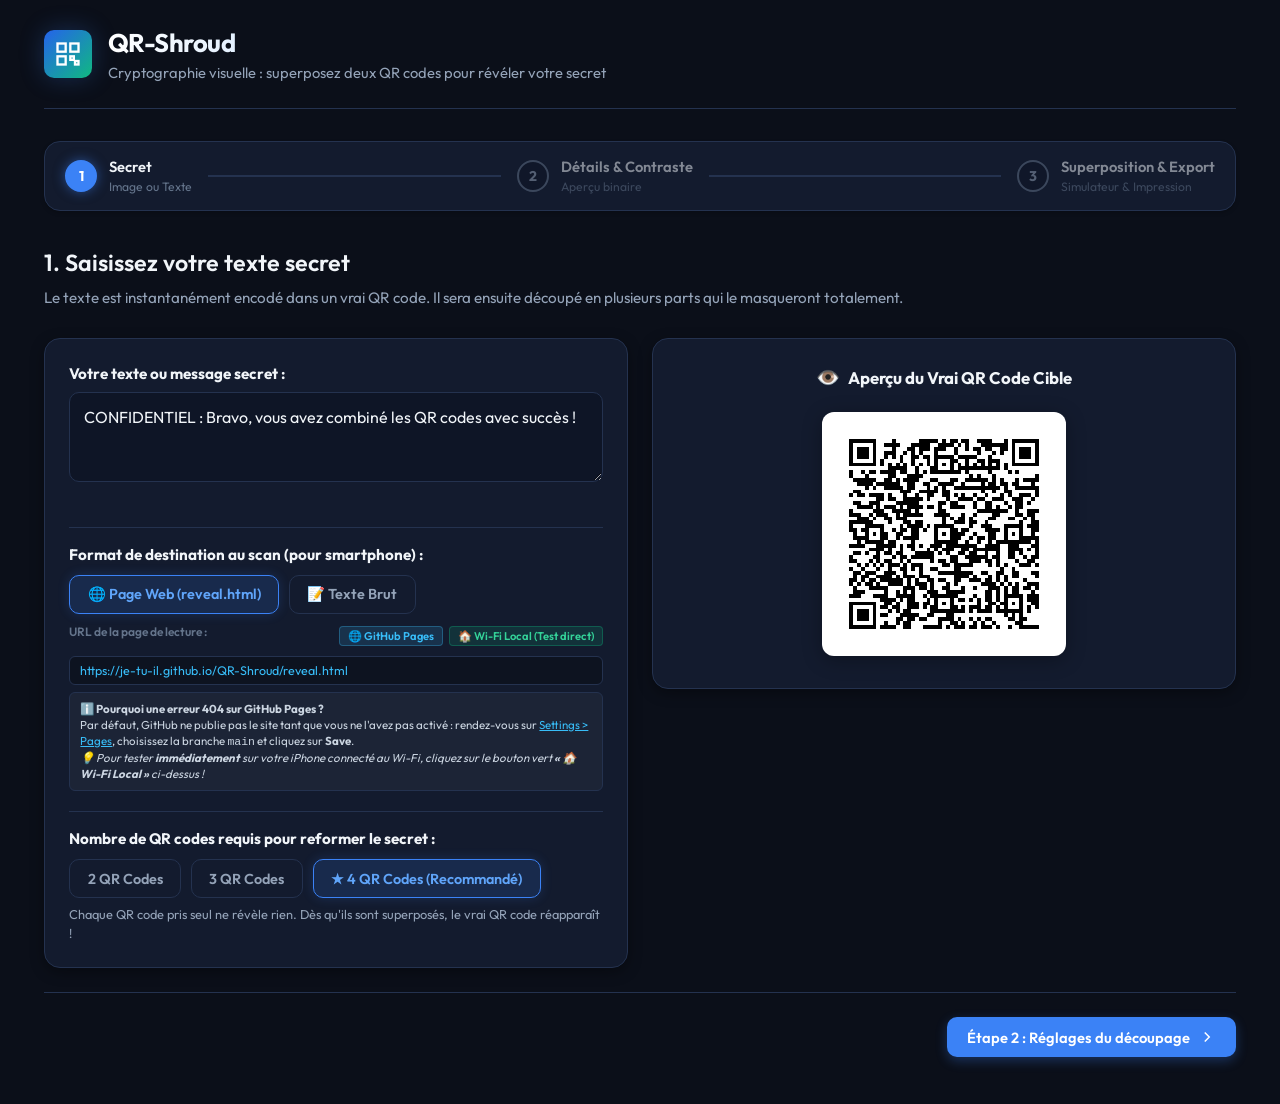
==== commit a99e5c44: "refactor: simplify interface and share cards display" ====
--- a/index.html
+++ b/index.html
@@ -30,10 +30,6 @@
             <p class="subtitle">Cryptographie visuelle : superposez deux QR codes pour révéler votre secret</p>
           </div>
         </div>
-        <div class="header-badges">
-          <span class="badge"><span class="badge-dot"></span> 100% Hors-Ligne & Sécurisé</span>
-          <span class="badge">Résultat Garanti & Automatisé</span>
-        </div>
       </div>
     </header>
 
@@ -81,15 +77,6 @@
               Votre texte ou message secret :
             </label>
             <textarea id="secret-text-input" rows="3" placeholder="Tapez votre message secret, code d'accès, mot de passe ou URL...">CONFIDENTIEL : Bravo, vous avez combiné les QR codes avec succès !</textarea>
-            
-            <div class="sample-presets" style="margin-top:0.75rem;">
-              <span class="sample-label">Exemples rapides :</span>
-              <div class="sample-badges">
-                <button type="button" class="sample-btn" id="btn-sample-pwd">🔑 Mot de passe</button>
-                <button type="button" class="sample-btn" id="btn-sample-geo">📍 Coordonnées GPS</button>
-                <button type="button" class="sample-btn" id="btn-sample-bday">💌 Message secret</button>
-              </div>
-            </div>
 
             <!-- Destination / Lecture Format Selector -->
             <div style="margin-top:1.25rem; border-top:1px solid var(--border-color); padding-top:1rem;">
@@ -98,18 +85,12 @@
               </label>
               <div class="pill-group" id="destination-mode-pills">
                 <button type="button" class="pill-btn active" data-dest="web" id="btn-dest-web">
-                  🌐 Page Web Hébergée (reveal.html) ★
-                </button>
-                <button type="button" class="pill-btn" data-dest="data_uri" id="btn-dest-datauri">
-                  💾 Site Embarqué (data:text/html)
+                  🌐 Page Web (reveal.html)
                 </button>
                 <button type="button" class="pill-btn" data-dest="text" id="btn-dest-text">
                   📝 Texte Brut
                 </button>
               </div>
-              <p id="destination-mode-hint" style="font-size:0.8rem; color:var(--text-muted); margin-top:0.4rem;">
-                ✓ <strong>Évite la recherche Google :</strong> L'appareil photo de votre smartphone ouvre directement la page HTML <code>reveal.html</code> qui affiche votre texte en grand sans passer par un moteur de recherche.
-              </p>
               
               <!-- URL Config (discreet) -->
               <div id="url-config-box" style="margin-top:0.6rem; display:flex; flex-direction:column; gap:0.4rem;">
@@ -147,17 +128,6 @@
                 Chaque QR code pris seul ne révèle rien. Dès qu'ils sont superposés, le vrai QR code réapparaît !
               </p>
             </div>
-
-            <!-- Correction level -->
-            <div style="margin-top:1rem; border-top:1px solid var(--border-color); padding-top:1rem;">
-              <label style="font-weight:700; color:var(--text-main); display:block; margin-bottom:0.25rem;">
-                Niveau de robustesse QR (Correction d'erreur) :
-              </label>
-              <div class="pill-group" id="qr-level-pills">
-                <button type="button" class="pill-btn active" data-level="M">Niveau M (Équilibré - 15%)</button>
-                <button type="button" class="pill-btn" data-level="H">Niveau H (Haute robustesse - 30%)</button>
-              </div>
-            </div>
           </div>
 
           <!-- Right: LIVE TARGET QR PREVIEW -->
@@ -166,25 +136,9 @@
               <span style="font-size:1.2rem;">👁️</span>
               <h3 style="font-size:1.05rem; font-weight:700; color:var(--text-main);">Aperçu du Vrai QR Code Cible</h3>
             </div>
-            <p style="font-size:0.82rem; color:var(--text-muted); max-width:320px;">
-              C'est ce QR code officiel qui sera découpé puis reformé lors de la superposition.
-            </p>
 
             <div style="background:#fff; padding:12px; border-radius:12px; box-shadow:0 4px 20px rgba(0,0,0,0.3); display:inline-block; margin:0.5rem 0;">
-              <canvas id="target-qr-canvas" width="220" height="220" style="display:block; image-rendering:pixelated;"></canvas>
-            </div>
-
-            <!-- Scannable Badge -->
-            <div style="width:100%; max-width:320px; font-size:0.78rem; background:rgba(16, 185, 129, 0.12); border:1px solid rgba(16, 185, 129, 0.3); border-radius:8px; padding:0.6rem 0.75rem; color:#34d399; display:flex; flex-direction:column; gap:0.25rem; text-align:left;">
-              <div style="display:flex; align-items:center; gap:5px; font-weight:700;">
-                <svg viewBox="0 0 24 24" width="14" height="14" fill="none" stroke="currentColor" stroke-width="2.5"><polyline points="20 6 9 17 4 12"/></svg>
-                ✓ 100% Scannable immédiatement
-              </div>
-              <span style="color:#cbd5e1; font-size:0.75rem;">📱 Pointez votre appareil photo dès maintenant : il lit directement votre texte !</span>
-            </div>
-
-            <div id="target-qr-specs" style="font-size:0.75rem; color:var(--text-dim);">
-              Grille : 29 × 29 modules • Niveau M
+              <canvas id="target-qr-canvas" width="220" height="220" style="display:block; image-rendering:pixelated; width:220px; height:220px;"></canvas>
             </div>
           </div>
         </div>
@@ -242,24 +196,6 @@
                 <span>Les modules noirs sont répartis sur des feuilles transparentes. En les empilant face à la lumière, elles reforment le QR code cible.</span>
               </button>
             </div>
-
-            <!-- Intermediate scan payload selector -->
-            <div id="intermediate-payload-box" style="margin-top:0.75rem; background:rgba(255,255,255,0.03); padding:0.75rem 1rem; border-radius:8px; border:1px solid var(--border-color);">
-              <label style="font-size:0.8rem; font-weight:700; color:var(--text-main); display:block; margin-bottom:0.35rem;">
-                Action si un QR code est scanné seul :
-              </label>
-              <div class="pill-group" id="intermediate-scan-pills">
-                <button type="button" class="pill-btn active" data-payload="status" id="btn-payload-status">
-                  🔑 Statut de la clé (1/4, 2/4...)
-                </button>
-                <button type="button" class="pill-btn" data-payload="empty" id="btn-payload-empty">
-                  ⚪ Vide / Neutre (Ne renvoie rien)
-                </button>
-              </div>
-              <p style="font-size:0.75rem; color:var(--text-muted); margin-top:0.3rem;">
-                Permet à l'appareil photo de détecter un vrai QR code sans révéler le message secret.
-              </p>
-            </div>
           </div>
         </div>
 
@@ -305,18 +241,6 @@
             </div>
 
             <div class="sim-controls">
-              <!-- Statut -->
-              <div class="sim-stats-bar">
-                <div class="sim-stat">
-                  <span class="stat-label">Décalage :</span>
-                  <span class="stat-val" id="sim-offset-val">X: 0px, Y: 0px</span>
-                </div>
-                <div class="sim-stat">
-                  <span class="stat-label">Statut du scan :</span>
-                  <span class="stat-val tag-success" id="sim-align-status">★ QR Code Cible Reconstitué !</span>
-                </div>
-              </div>
-
               <!-- Live Scan Prompt -->
               <div style="background:rgba(16, 185, 129, 0.12); border:1px solid rgba(16, 185, 129, 0.4); border-radius:12px; padding:1rem; display:flex; flex-direction:column; gap:0.4rem;">
                 <div style="display:flex; align-items:center; gap:8px; font-weight:700; color:#34d399; font-size:0.95rem;">
@@ -343,7 +267,6 @@
         <div class="shares-display-section">
           <div class="section-subheading">
             <h3 id="shares-grid-title">Vos QR Codes découpés</h3>
-            <p id="shares-grid-desc">Imprimez-les sur des feuilles séparées ou téléchargez-les individuellement.</p>
           </div>
           <div class="shares-grid" id="shares-grid">
             <!-- Dynamically populated -->
@@ -454,10 +377,7 @@
     <!-- Print Container (Hidden on screen, visible on @media print) -->
     <div id="print-container"></div>
 
-    <!-- Footer -->
-    <footer class="app-footer">
-      <p>QR-Shroud • Cryptographie Visuelle par Superposition • Traitement 100% local dans votre navigateur</p>
-    </footer>
+
   </div>
 
   <!-- Local Libraries -->
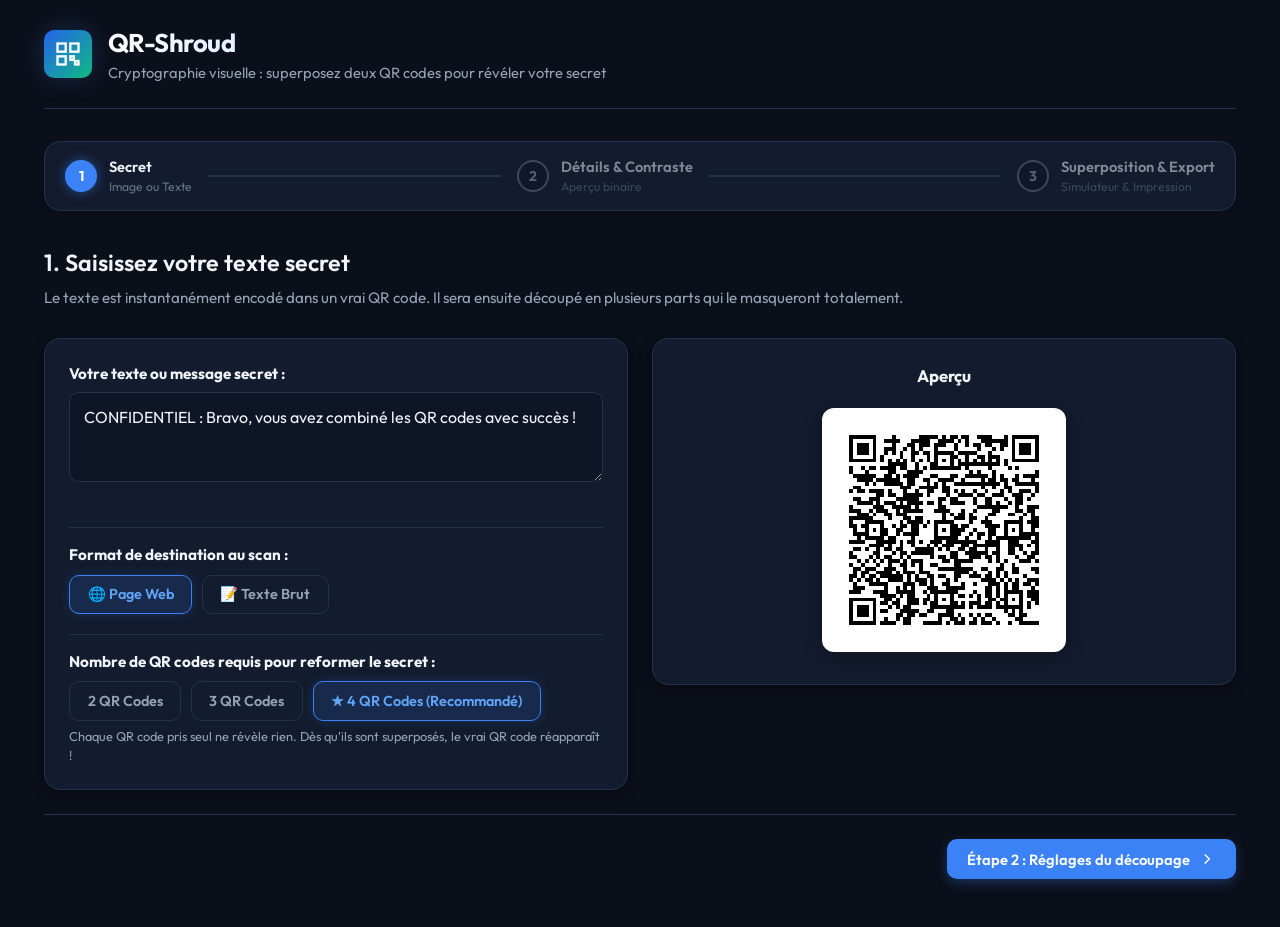
==== commit b2a12921: "refactor: streamline steps, clean preview header and remove physical tips" ====
--- a/index.html
+++ b/index.html
@@ -78,37 +78,18 @@
             </label>
             <textarea id="secret-text-input" rows="3" placeholder="Tapez votre message secret, code d'accès, mot de passe ou URL...">CONFIDENTIEL : Bravo, vous avez combiné les QR codes avec succès !</textarea>
 
-            <!-- Destination / Lecture Format Selector -->
+            <!-- Destination Format Selector -->
             <div style="margin-top:1.25rem; border-top:1px solid var(--border-color); padding-top:1rem;">
               <label style="font-weight:700; color:var(--text-main); display:block; margin-bottom:0.35rem;">
-                Format de destination au scan (pour smartphone) :
+                Format de destination au scan :
               </label>
               <div class="pill-group" id="destination-mode-pills">
                 <button type="button" class="pill-btn active" data-dest="web" id="btn-dest-web">
-                  🌐 Page Web (reveal.html)
+                  🌐 Page Web
                 </button>
                 <button type="button" class="pill-btn" data-dest="text" id="btn-dest-text">
                   📝 Texte Brut
                 </button>
-              </div>
-              
-              <!-- URL Config (discreet) -->
-              <div id="url-config-box" style="margin-top:0.6rem; display:flex; flex-direction:column; gap:0.4rem;">
-                <div style="display:flex; justify-content:space-between; align-items:center;">
-                  <label for="base-url-input" style="font-size:0.75rem; color:var(--text-dim); font-weight:600;">URL de la page de lecture :</label>
-                  <div style="display:flex; gap:6px;">
-                    <button type="button" class="btn btn-sm" id="btn-preset-gh" style="font-size:0.7rem; padding:2px 8px; background:rgba(56,189,248,0.15); color:#38bdf8; border:1px solid rgba(56,189,248,0.3); border-radius:4px;">🌐 GitHub Pages</button>
-                    <button type="button" class="btn btn-sm" id="btn-preset-local" style="font-size:0.7rem; padding:2px 8px; background:rgba(16,185,129,0.15); color:#34d399; border:1px solid rgba(16,185,129,0.3); border-radius:4px;">🏠 Wi-Fi Local (Test direct)</button>
-                  </div>
-                </div>
-                <input type="text" id="base-url-input" value="https://je-tu-il.github.io/QR-Shroud/reveal.html" style="font-size:0.78rem; padding:0.4rem 0.6rem; border-radius:6px; border:1px solid var(--border-color); background:rgba(0,0,0,0.3); color:#38bdf8;">
-                
-                <!-- Notice GitHub 404 vs Local -->
-                <div id="url-status-note" style="font-size:0.72rem; color:#cbd5e1; background:rgba(255,255,255,0.04); padding:0.5rem 0.65rem; border-radius:6px; border:1px solid var(--border-color); line-height:1.4;">
-                  ℹ️ <strong>Pourquoi une erreur 404 sur GitHub Pages ?</strong><br>
-                  Par défaut, GitHub ne publie pas le site tant que vous ne l'avez pas activé : rendez-vous sur <a href="https://github.com/je-tu-il/QR-Shroud/settings/pages" target="_blank" style="color:#38bdf8; text-decoration:underline;">Settings &gt; Pages</a>, choisissez la branche <code>main</code> et cliquez sur <strong>Save</strong>.<br>
-                  <em>💡 Pour tester <strong>immédiatement</strong> sur votre iPhone connecté au Wi-Fi, cliquez sur le bouton vert <strong>« 🏠 Wi-Fi Local »</strong> ci-dessus !</em>
-                </div>
               </div>
             </div>
 
@@ -132,10 +113,7 @@
 
           <!-- Right: LIVE TARGET QR PREVIEW -->
           <div class="card" id="target-qr-card" style="text-align:center; display:flex; flex-direction:column; align-items:center; gap:0.75rem;">
-            <div style="display:flex; align-items:center; gap:8px;">
-              <span style="font-size:1.2rem;">👁️</span>
-              <h3 style="font-size:1.05rem; font-weight:700; color:var(--text-main);">Aperçu du Vrai QR Code Cible</h3>
-            </div>
+            <h3 style="font-size:1.05rem; font-weight:700; color:var(--text-main);">Aperçu</h3>
 
             <div style="background:#fff; padding:12px; border-radius:12px; box-shadow:0 4px 20px rgba(0,0,0,0.3); display:inline-block; margin:0.5rem 0;">
               <canvas id="target-qr-canvas" width="220" height="220" style="display:block; image-rendering:pixelated; width:220px; height:220px;"></canvas>
@@ -159,43 +137,16 @@
           <p>Choisissez la méthode de découpage pour adapter vos QR codes à l'écran ou au papier calque.</p>
         </div>
 
-        <div class="card vault-summary-card">
-          <h3 class="panel-title">Récapitulatif de la décomposition</h3>
-          
-          <div class="vault-info-grid">
-            <div class="vault-info-item">
-              <span class="vault-info-label">Nombre de parts</span>
-              <span class="vault-info-val" id="step2-shares-count-val">4 QR Codes</span>
-            </div>
-            <div class="vault-info-item">
-              <span class="vault-info-label">Texte à révéler</span>
-              <span class="vault-info-val" style="color:#38bdf8;" id="step2-secret-preview"></span>
-            </div>
-            <div class="vault-info-item">
-              <span class="vault-info-label">Reconstitution</span>
-              <span class="vault-info-val" style="color:#34d399;">Vrai QR Code (100% Scannable)</span>
-            </div>
-            <div class="vault-info-item">
-              <span class="vault-info-label">Application requise</span>
-              <span class="vault-info-val">Aucune (Appareil photo natif)</span>
-            </div>
-          </div>
-
-          <!-- Mode de superposition et comportement des parts -->
-          <div style="margin-top:1rem; border-top:1px solid var(--border-color); padding-top:1rem;">
-            <label style="font-weight:700; color:var(--text-main); display:block; margin-bottom:0.5rem;">
-              Comportement des QR codes découpés :
-            </label>
-            <div class="sim-toggle-buttons">
-              <button type="button" class="sim-mode-btn active" id="btn-step2-mode-scannable">
-                <strong>📱 Clés 100% Scannables (Recommandé)</strong>
-                <span>Chaque QR code individuel est <strong>scannable par smartphone</strong> (indique clé 1/4, 2/4...). L'alignement parfait dans le simulateur ou la combinaison des clés révèle le vrai QR code cible !</span>
-              </button>
-              <button type="button" class="sim-mode-btn" id="btn-step2-mode-or">
-                <strong>⬛ Calques Physiques purs (Papier Transparent / Rétroéclairage)</strong>
-                <span>Les modules noirs sont répartis sur des feuilles transparentes. En les empilant face à la lumière, elles reforment le QR code cible.</span>
-              </button>
-            </div>
+        <div class="card">
+          <div class="sim-toggle-buttons">
+            <button type="button" class="sim-mode-btn active" id="btn-step2-mode-scannable">
+              <strong>📱 Clés scannables</strong>
+              <span>Scannables individuellement par smartphone</span>
+            </button>
+            <button type="button" class="sim-mode-btn" id="btn-step2-mode-or">
+              <strong>⬛ Calques physiques</strong>
+              <span>Pour papier calque transparent et rétroéclairage</span>
+            </button>
           </div>
         </div>
 
@@ -291,29 +242,6 @@
               Imprimer les QR Codes
               <span class="btn-subtext">Mise en page optimisée avec croix de calage (+)</span>
             </button>
-          </div>
-
-          <!-- Physical Tips -->
-          <div class="physical-tips">
-            <h4>Astuces pour le monde réel (Papier & Lumière) :</h4>
-            <div class="tips-grid">
-              <div class="tip-card">
-                <span class="tip-number">1. Papier Calque</span>
-                <strong>Le plus bluffant</strong>
-                <p>Imprimez chaque QR code sur du papier calque ou transparent. Superposez-les face à une fenêtre ou une lampe : l'image apparaît instantanément !</p>
-              </div>
-              <div class="tip-card">
-                <span class="tip-number">2. Papier 80g + Lampe</span>
-                <strong>Sans matériel spécial</strong>
-                <p>Imprimez sur papier ordinaire, découpez les 2 carrés et tenez-les superposés devant la lampe torche d'un smartphone.</p>
-              </div>
-              <div class="tip-card">
-                <span class="tip-number">3. Écran + Papier</span>
-                <strong>Rapide à tester</strong>
-                <p>Affichez le QR #1 en grand sur l'écran d'un smartphone et posez le QR #2 imprimé sur papier par-dessus.</p>
-              </div>
-            </div>
-          </div>
         </div>
 
         <div class="step-actions">
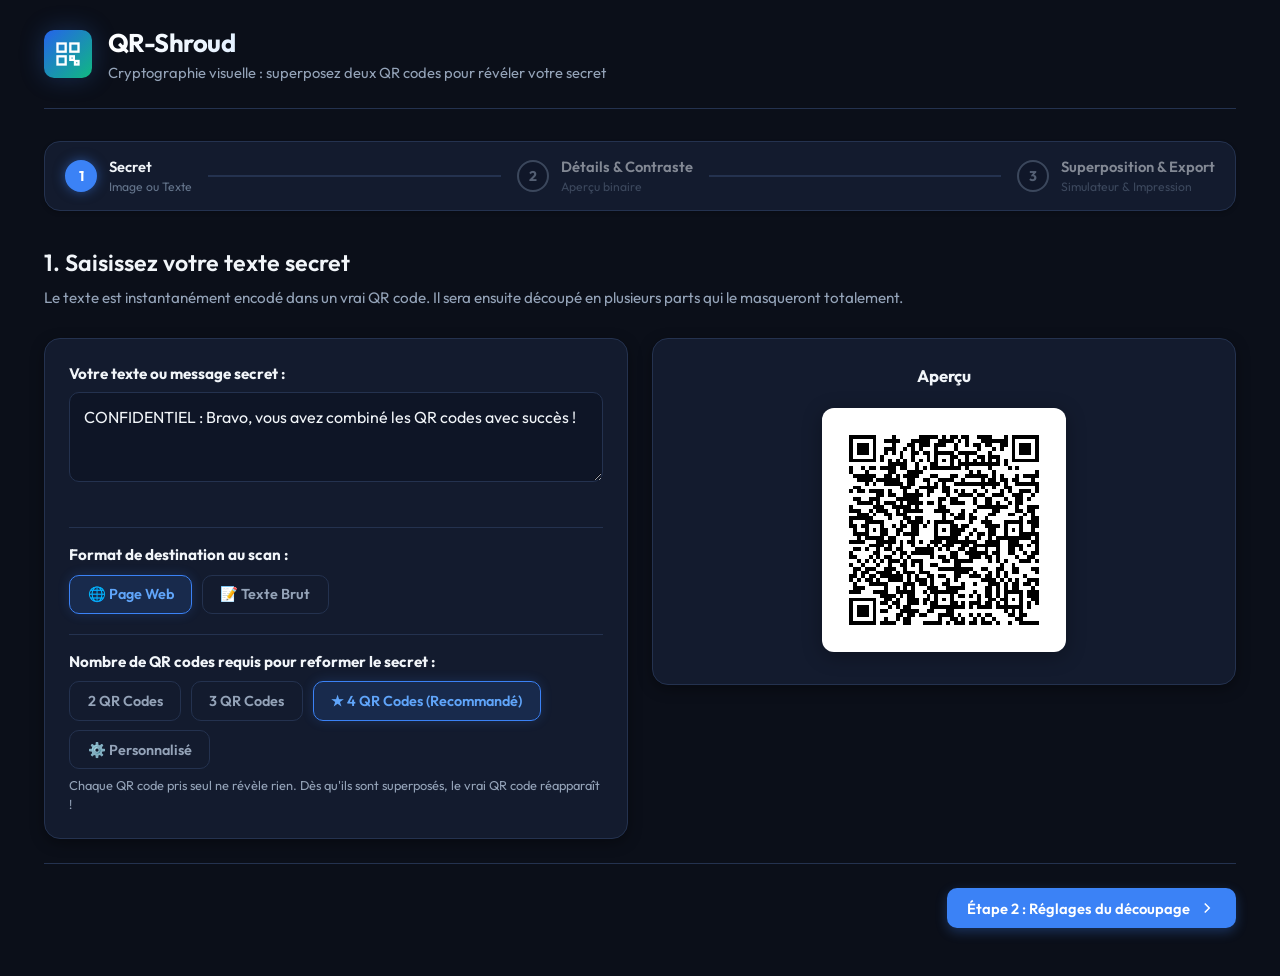
==== commit f6ab3839: "feat: add custom shares count selector (up to 20 QR codes)" ====
--- a/index.html
+++ b/index.html
@@ -104,7 +104,20 @@
                 <button type="button" class="pill-btn active" data-shares="4">
                   ★ 4 QR Codes (Recommandé)
                 </button>
-              </div>
+                <button type="button" class="pill-btn" data-shares="custom" id="btn-shares-custom">
+                  ⚙️ Personnalisé
+                </button>
+              </div>
+
+              <!-- Custom Shares Count Input Box -->
+              <div id="custom-shares-box" style="display:none; margin-top:0.6rem; align-items:center; gap:0.6rem; background:rgba(255,255,255,0.03); padding:0.5rem 0.75rem; border-radius:8px; border:1px solid var(--border-color);">
+                <label for="custom-shares-input" style="font-size:0.82rem; font-weight:600; color:var(--text-main);">
+                  Nombre de parts (2 à 20) :
+                </label>
+                <input type="number" id="custom-shares-input" min="2" max="20" value="5" style="width:65px; padding:0.35rem 0.5rem; background:rgba(0,0,0,0.3); border:1px solid var(--border-color); border-radius:6px; color:#38bdf8; font-size:0.95rem; font-weight:700; text-align:center;">
+                <span id="custom-shares-unit" style="font-size:0.8rem; color:var(--text-muted);">QR Codes</span>
+              </div>
+
               <p style="font-size:0.8rem; color:var(--text-muted); margin-top:0.4rem;">
                 Chaque QR code pris seul ne révèle rien. Dès qu'ils sont superposés, le vrai QR code réapparaît !
               </p>
@@ -165,12 +178,12 @@
       <!-- ================= STEP 3: RESULTS, SIMULATOR & EXPORT ================= -->
       <section class="wizard-step" id="step-3">
         <div class="section-heading">
-          <h2>3. QR Codes Générés & Simulateur de Superposition</h2>
-          <p>Alignez les QR codes ci-dessous : le VRAI QR code apparaît et peut être scanné directement avec votre smartphone !</p>
-        </div>
-
-        <!-- Simulator Card -->
-        <div class="simulator-card card" id="step3-simulator-card">
+          <h2 id="step3-title">3. Vos QR Codes Découpés</h2>
+          <p id="step3-subtitle">Chaque QR code contient une part de la clé. Scannez-les avec votre smartphone pour révéler le secret.</p>
+        </div>
+
+        <!-- Simulator Card (Affiché uniquement pour le mode Calques Physiques) -->
+        <div class="simulator-card card" id="step3-simulator-card" style="display: none;">
           <div class="simulator-header">
             <div>
               <h3>Simulateur de superposition interactif</h3>
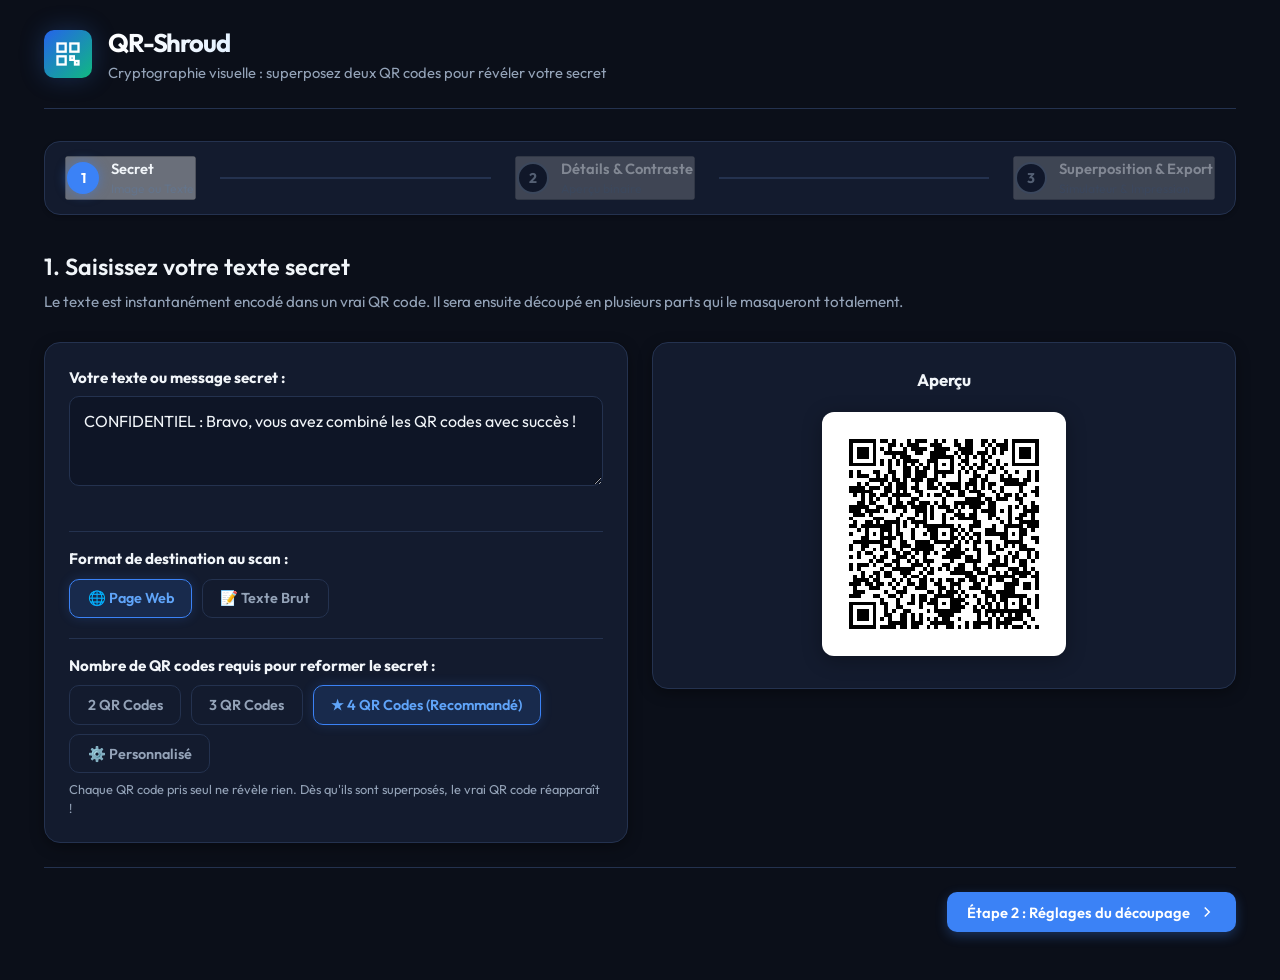
==== commit 8000a187: "chore(sync): auto-sync workspace update [2026-11-24 15:49]" ====
--- a/index.html
+++ b/index.html
@@ -35,29 +35,29 @@
 
     <!-- Stepper Navigation (3 Simple Steps) -->
     <nav class="stepper-nav" aria-label="Étapes">
-      <div class="step-indicator active" data-step="1">
-        <div class="step-num">1</div>
-        <div class="step-info">
+      <button type="button" class="step-indicator active" data-step="1" aria-current="step" disabled>
+        <span class="step-num">1</span>
+        <span class="step-info">
           <span class="step-title">Secret</span>
           <span class="step-desc">Image ou Texte</span>
-        </div>
-      </div>
+        </span>
+      </button>
       <div class="step-separator"></div>
-      <div class="step-indicator" data-step="2">
-        <div class="step-num">2</div>
-        <div class="step-info">
+      <button type="button" class="step-indicator" data-step="2" disabled>
+        <span class="step-num">2</span>
+        <span class="step-info">
           <span class="step-title">Détails & Contraste</span>
           <span class="step-desc">Aperçu binaire</span>
-        </div>
-      </div>
+        </span>
+      </button>
       <div class="step-separator"></div>
-      <div class="step-indicator" data-step="3">
-        <div class="step-num">3</div>
-        <div class="step-info">
+      <button type="button" class="step-indicator" data-step="3" disabled>
+        <span class="step-num">3</span>
+        <span class="step-info">
           <span class="step-title">Superposition & Export</span>
           <span class="step-desc">Simulateur & Impression</span>
-        </div>
-      </div>
+        </span>
+      </button>
     </nav>
 
     <!-- Main Content Area -->
@@ -70,7 +70,7 @@
           <p>Le texte est instantanément encodé dans un vrai QR code. Il sera ensuite découpé en plusieurs parts qui le masqueront totalement.</p>
         </div>
 
-        <div class="step-1-layout" style="display:grid; grid-template-columns:repeat(auto-fit, minmax(320px, 1fr)); gap:1.5rem; align-items:start;">
+        <div class="step-1-layout" style="display:grid; grid-template-columns:repeat(auto-fit, minmax(min(100%, 320px), 1fr)); gap:1.5rem; align-items:start;">
           <!-- Left: Input & Options -->
           <div class="text-input-card card">
             <label for="secret-text-input" style="font-weight:700; color:var(--text-main); display:block; margin-bottom:0.4rem;">
--- a/style.css
+++ b/style.css
@@ -1960,3 +1960,16 @@
   color: #7dd3fc;
 }
 
+.app-header h1 { letter-spacing: -.045em; }
+.stepper-nav { gap: .5rem; }
+.step-indicator { min-height: 44px; }
+.section-heading { text-wrap: balance; }
+.wizard-container :where(button, a, input, select, textarea):focus-visible { outline: 2px solid #8ec8ff; outline-offset: 3px; }
+@media (max-width: 520px) {
+  .stepper-nav { justify-content: flex-start; overflow-x: auto; }
+  .step-indicator { flex: 0 0 auto; }
+}
+
+.stepper-nav button { font: inherit; color: inherit; text-align: left; }
+.stepper-nav button:disabled { cursor: default; }
+.stepper-nav button:focus-visible { outline: 2px solid #8ec8ff; outline-offset: 2px; }
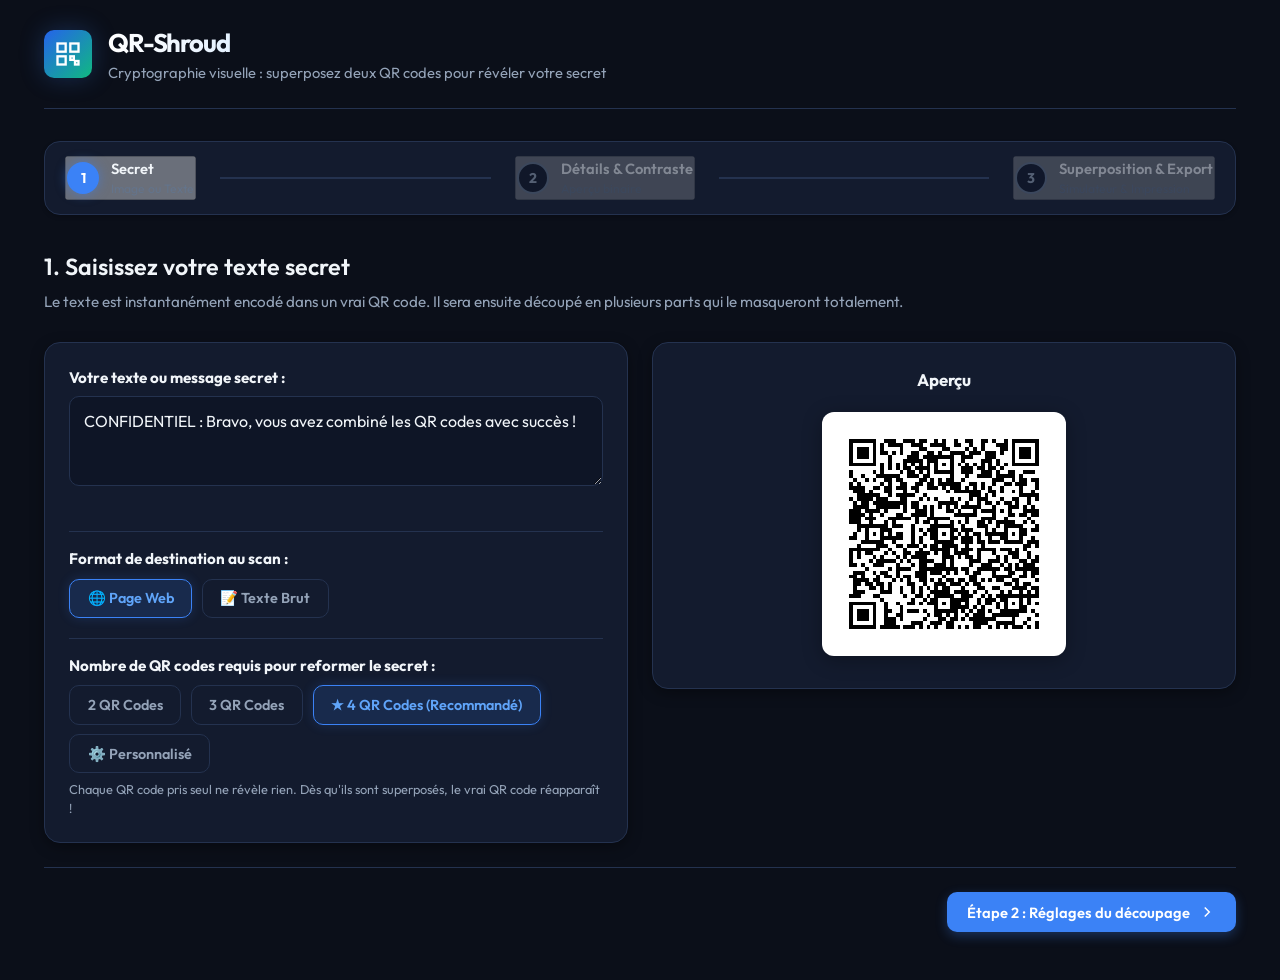
==== commit a84278dc: "chore(sync): auto-sync workspace update [2026-11-25 09:10]" ====
--- a/index.html
+++ b/index.html
@@ -4,10 +4,9 @@
   <meta charset="UTF-8">
   <meta name="viewport" content="width=device-width, initial-scale=1.0">
   <title>QR-Shroud - Cryptographie Visuelle par Superposition de QR Codes</title>
+  <meta name="description" content="QR-Shroud - Cryptographie Visuelle par Superposition de QR Codes — Application interactive et démonstration en ligne.">
   <link rel="stylesheet" href="style.css">
-  <link rel="preconnect" href="https://fonts.googleapis.com">
-  <link rel="preconnect" href="https://fonts.gstatic.com" crossorigin>
-  <link href="https://fonts.googleapis.com/css2?family=Outfit:wght@300;400;500;600;700&family=JetBrains+Mono:wght@400;500;600&display=swap" rel="stylesheet">
+<link rel="stylesheet" href="fonts/fonts.css">
 </head>
 <body>
   <div class="app-container">
--- a/fonts/fonts.css
+++ b/fonts/fonts.css
@@ -0,0 +1,199 @@
+/* Outfit (latin-ext) */
+@font-face {
+  font-family: 'Outfit';
+  font-style: normal;
+  font-weight: 300;
+  font-display: swap;
+  src: url(outfit-latin-ext-35e12df6.woff2) format('woff2');
+  unicode-range: U+0100-02BA, U+02BD-02C5, U+02C7-02CC, U+02CE-02D7, U+02DD-02FF, U+0304, U+0308, U+0329, U+1D00-1DBF, U+1E00-1E9F, U+1EF2-1EFF, U+2020, U+20A0-20AB, U+20AD-20C4, U+2113, U+2C60-2C7F, U+A720-A7FF;
+}
+/* Outfit (latin) */
+@font-face {
+  font-family: 'Outfit';
+  font-style: normal;
+  font-weight: 300;
+  font-display: swap;
+  src: url(outfit-latin-35708376.woff2) format('woff2');
+  unicode-range: U+0000-00FF, U+0131, U+0152-0153, U+02BB-02BC, U+02C6, U+02DA, U+02DC, U+0304, U+0308, U+0329, U+2000-206F, U+20AC, U+2122, U+2191, U+2193, U+2212, U+2215, U+FEFF, U+FFFD;
+}
+/* Outfit (latin-ext) */
+@font-face {
+  font-family: 'Outfit';
+  font-style: normal;
+  font-weight: 400;
+  font-display: swap;
+  src: url(outfit-latin-ext-35e12df6.woff2) format('woff2');
+  unicode-range: U+0100-02BA, U+02BD-02C5, U+02C7-02CC, U+02CE-02D7, U+02DD-02FF, U+0304, U+0308, U+0329, U+1D00-1DBF, U+1E00-1E9F, U+1EF2-1EFF, U+2020, U+20A0-20AB, U+20AD-20C4, U+2113, U+2C60-2C7F, U+A720-A7FF;
+}
+/* Outfit (latin) */
+@font-face {
+  font-family: 'Outfit';
+  font-style: normal;
+  font-weight: 400;
+  font-display: swap;
+  src: url(outfit-latin-35708376.woff2) format('woff2');
+  unicode-range: U+0000-00FF, U+0131, U+0152-0153, U+02BB-02BC, U+02C6, U+02DA, U+02DC, U+0304, U+0308, U+0329, U+2000-206F, U+20AC, U+2122, U+2191, U+2193, U+2212, U+2215, U+FEFF, U+FFFD;
+}
+/* Outfit (latin-ext) */
+@font-face {
+  font-family: 'Outfit';
+  font-style: normal;
+  font-weight: 500;
+  font-display: swap;
+  src: url(outfit-latin-ext-35e12df6.woff2) format('woff2');
+  unicode-range: U+0100-02BA, U+02BD-02C5, U+02C7-02CC, U+02CE-02D7, U+02DD-02FF, U+0304, U+0308, U+0329, U+1D00-1DBF, U+1E00-1E9F, U+1EF2-1EFF, U+2020, U+20A0-20AB, U+20AD-20C4, U+2113, U+2C60-2C7F, U+A720-A7FF;
+}
+/* Outfit (latin) */
+@font-face {
+  font-family: 'Outfit';
+  font-style: normal;
+  font-weight: 500;
+  font-display: swap;
+  src: url(outfit-latin-35708376.woff2) format('woff2');
+  unicode-range: U+0000-00FF, U+0131, U+0152-0153, U+02BB-02BC, U+02C6, U+02DA, U+02DC, U+0304, U+0308, U+0329, U+2000-206F, U+20AC, U+2122, U+2191, U+2193, U+2212, U+2215, U+FEFF, U+FFFD;
+}
+/* Outfit (latin-ext) */
+@font-face {
+  font-family: 'Outfit';
+  font-style: normal;
+  font-weight: 600;
+  font-display: swap;
+  src: url(outfit-latin-ext-35e12df6.woff2) format('woff2');
+  unicode-range: U+0100-02BA, U+02BD-02C5, U+02C7-02CC, U+02CE-02D7, U+02DD-02FF, U+0304, U+0308, U+0329, U+1D00-1DBF, U+1E00-1E9F, U+1EF2-1EFF, U+2020, U+20A0-20AB, U+20AD-20C4, U+2113, U+2C60-2C7F, U+A720-A7FF;
+}
+/* Outfit (latin) */
+@font-face {
+  font-family: 'Outfit';
+  font-style: normal;
+  font-weight: 600;
+  font-display: swap;
+  src: url(outfit-latin-35708376.woff2) format('woff2');
+  unicode-range: U+0000-00FF, U+0131, U+0152-0153, U+02BB-02BC, U+02C6, U+02DA, U+02DC, U+0304, U+0308, U+0329, U+2000-206F, U+20AC, U+2122, U+2191, U+2193, U+2212, U+2215, U+FEFF, U+FFFD;
+}
+/* Outfit (latin-ext) */
+@font-face {
+  font-family: 'Outfit';
+  font-style: normal;
+  font-weight: 700;
+  font-display: swap;
+  src: url(outfit-latin-ext-35e12df6.woff2) format('woff2');
+  unicode-range: U+0100-02BA, U+02BD-02C5, U+02C7-02CC, U+02CE-02D7, U+02DD-02FF, U+0304, U+0308, U+0329, U+1D00-1DBF, U+1E00-1E9F, U+1EF2-1EFF, U+2020, U+20A0-20AB, U+20AD-20C4, U+2113, U+2C60-2C7F, U+A720-A7FF;
+}
+/* Outfit (latin) */
+@font-face {
+  font-family: 'Outfit';
+  font-style: normal;
+  font-weight: 700;
+  font-display: swap;
+  src: url(outfit-latin-35708376.woff2) format('woff2');
+  unicode-range: U+0000-00FF, U+0131, U+0152-0153, U+02BB-02BC, U+02C6, U+02DA, U+02DC, U+0304, U+0308, U+0329, U+2000-206F, U+20AC, U+2122, U+2191, U+2193, U+2212, U+2215, U+FEFF, U+FFFD;
+}
+/* Outfit (latin-ext) */
+@font-face {
+  font-family: 'Outfit';
+  font-style: normal;
+  font-weight: 800;
+  font-display: swap;
+  src: url(outfit-latin-ext-35e12df6.woff2) format('woff2');
+  unicode-range: U+0100-02BA, U+02BD-02C5, U+02C7-02CC, U+02CE-02D7, U+02DD-02FF, U+0304, U+0308, U+0329, U+1D00-1DBF, U+1E00-1E9F, U+1EF2-1EFF, U+2020, U+20A0-20AB, U+20AD-20C4, U+2113, U+2C60-2C7F, U+A720-A7FF;
+}
+/* Outfit (latin) */
+@font-face {
+  font-family: 'Outfit';
+  font-style: normal;
+  font-weight: 800;
+  font-display: swap;
+  src: url(outfit-latin-35708376.woff2) format('woff2');
+  unicode-range: U+0000-00FF, U+0131, U+0152-0153, U+02BB-02BC, U+02C6, U+02DA, U+02DC, U+0304, U+0308, U+0329, U+2000-206F, U+20AC, U+2122, U+2191, U+2193, U+2212, U+2215, U+FEFF, U+FFFD;
+}
+/* Outfit (latin-ext) */
+@font-face {
+  font-family: 'Outfit';
+  font-style: normal;
+  font-weight: 900;
+  font-display: swap;
+  src: url(outfit-latin-ext-35e12df6.woff2) format('woff2');
+  unicode-range: U+0100-02BA, U+02BD-02C5, U+02C7-02CC, U+02CE-02D7, U+02DD-02FF, U+0304, U+0308, U+0329, U+1D00-1DBF, U+1E00-1E9F, U+1EF2-1EFF, U+2020, U+20A0-20AB, U+20AD-20C4, U+2113, U+2C60-2C7F, U+A720-A7FF;
+}
+/* Outfit (latin) */
+@font-face {
+  font-family: 'Outfit';
+  font-style: normal;
+  font-weight: 900;
+  font-display: swap;
+  src: url(outfit-latin-35708376.woff2) format('woff2');
+  unicode-range: U+0000-00FF, U+0131, U+0152-0153, U+02BB-02BC, U+02C6, U+02DA, U+02DC, U+0304, U+0308, U+0329, U+2000-206F, U+20AC, U+2122, U+2191, U+2193, U+2212, U+2215, U+FEFF, U+FFFD;
+}
+
+/* JetBrains Mono (latin-ext) */
+@font-face {
+  font-family: 'JetBrains Mono';
+  font-style: normal;
+  font-weight: 400;
+  font-display: swap;
+  src: url(jetbrains-mono-latin-ext-ba16536d.woff2) format('woff2');
+  unicode-range: U+0100-02BA, U+02BD-02C5, U+02C7-02CC, U+02CE-02D7, U+02DD-02FF, U+0304, U+0308, U+0329, U+1D00-1DBF, U+1E00-1E9F, U+1EF2-1EFF, U+2020, U+20A0-20AB, U+20AD-20C4, U+2113, U+2C60-2C7F, U+A720-A7FF;
+}
+/* JetBrains Mono (latin) */
+@font-face {
+  font-family: 'JetBrains Mono';
+  font-style: normal;
+  font-weight: 400;
+  font-display: swap;
+  src: url(jetbrains-mono-latin-480c0625.woff2) format('woff2');
+  unicode-range: U+0000-00FF, U+0131, U+0152-0153, U+02BB-02BC, U+02C6, U+02DA, U+02DC, U+0304, U+0308, U+0329, U+2000-206F, U+20AC, U+2122, U+2191, U+2193, U+2212, U+2215, U+FEFF, U+FFFD;
+}
+/* JetBrains Mono (latin-ext) */
+@font-face {
+  font-family: 'JetBrains Mono';
+  font-style: normal;
+  font-weight: 500;
+  font-display: swap;
+  src: url(jetbrains-mono-latin-ext-ba16536d.woff2) format('woff2');
+  unicode-range: U+0100-02BA, U+02BD-02C5, U+02C7-02CC, U+02CE-02D7, U+02DD-02FF, U+0304, U+0308, U+0329, U+1D00-1DBF, U+1E00-1E9F, U+1EF2-1EFF, U+2020, U+20A0-20AB, U+20AD-20C4, U+2113, U+2C60-2C7F, U+A720-A7FF;
+}
+/* JetBrains Mono (latin) */
+@font-face {
+  font-family: 'JetBrains Mono';
+  font-style: normal;
+  font-weight: 500;
+  font-display: swap;
+  src: url(jetbrains-mono-latin-480c0625.woff2) format('woff2');
+  unicode-range: U+0000-00FF, U+0131, U+0152-0153, U+02BB-02BC, U+02C6, U+02DA, U+02DC, U+0304, U+0308, U+0329, U+2000-206F, U+20AC, U+2122, U+2191, U+2193, U+2212, U+2215, U+FEFF, U+FFFD;
+}
+/* JetBrains Mono (latin-ext) */
+@font-face {
+  font-family: 'JetBrains Mono';
+  font-style: normal;
+  font-weight: 600;
+  font-display: swap;
+  src: url(jetbrains-mono-latin-ext-ba16536d.woff2) format('woff2');
+  unicode-range: U+0100-02BA, U+02BD-02C5, U+02C7-02CC, U+02CE-02D7, U+02DD-02FF, U+0304, U+0308, U+0329, U+1D00-1DBF, U+1E00-1E9F, U+1EF2-1EFF, U+2020, U+20A0-20AB, U+20AD-20C4, U+2113, U+2C60-2C7F, U+A720-A7FF;
+}
+/* JetBrains Mono (latin) */
+@font-face {
+  font-family: 'JetBrains Mono';
+  font-style: normal;
+  font-weight: 600;
+  font-display: swap;
+  src: url(jetbrains-mono-latin-480c0625.woff2) format('woff2');
+  unicode-range: U+0000-00FF, U+0131, U+0152-0153, U+02BB-02BC, U+02C6, U+02DA, U+02DC, U+0304, U+0308, U+0329, U+2000-206F, U+20AC, U+2122, U+2191, U+2193, U+2212, U+2215, U+FEFF, U+FFFD;
+}
+/* JetBrains Mono (latin-ext) */
+@font-face {
+  font-family: 'JetBrains Mono';
+  font-style: normal;
+  font-weight: 700;
+  font-display: swap;
+  src: url(jetbrains-mono-latin-ext-ba16536d.woff2) format('woff2');
+  unicode-range: U+0100-02BA, U+02BD-02C5, U+02C7-02CC, U+02CE-02D7, U+02DD-02FF, U+0304, U+0308, U+0329, U+1D00-1DBF, U+1E00-1E9F, U+1EF2-1EFF, U+2020, U+20A0-20AB, U+20AD-20C4, U+2113, U+2C60-2C7F, U+A720-A7FF;
+}
+/* JetBrains Mono (latin) */
+@font-face {
+  font-family: 'JetBrains Mono';
+  font-style: normal;
+  font-weight: 700;
+  font-display: swap;
+  src: url(jetbrains-mono-latin-480c0625.woff2) format('woff2');
+  unicode-range: U+0000-00FF, U+0131, U+0152-0153, U+02BB-02BC, U+02C6, U+02DA, U+02DC, U+0304, U+0308, U+0329, U+2000-206F, U+20AC, U+2122, U+2191, U+2193, U+2212, U+2215, U+FEFF, U+FFFD;
+}
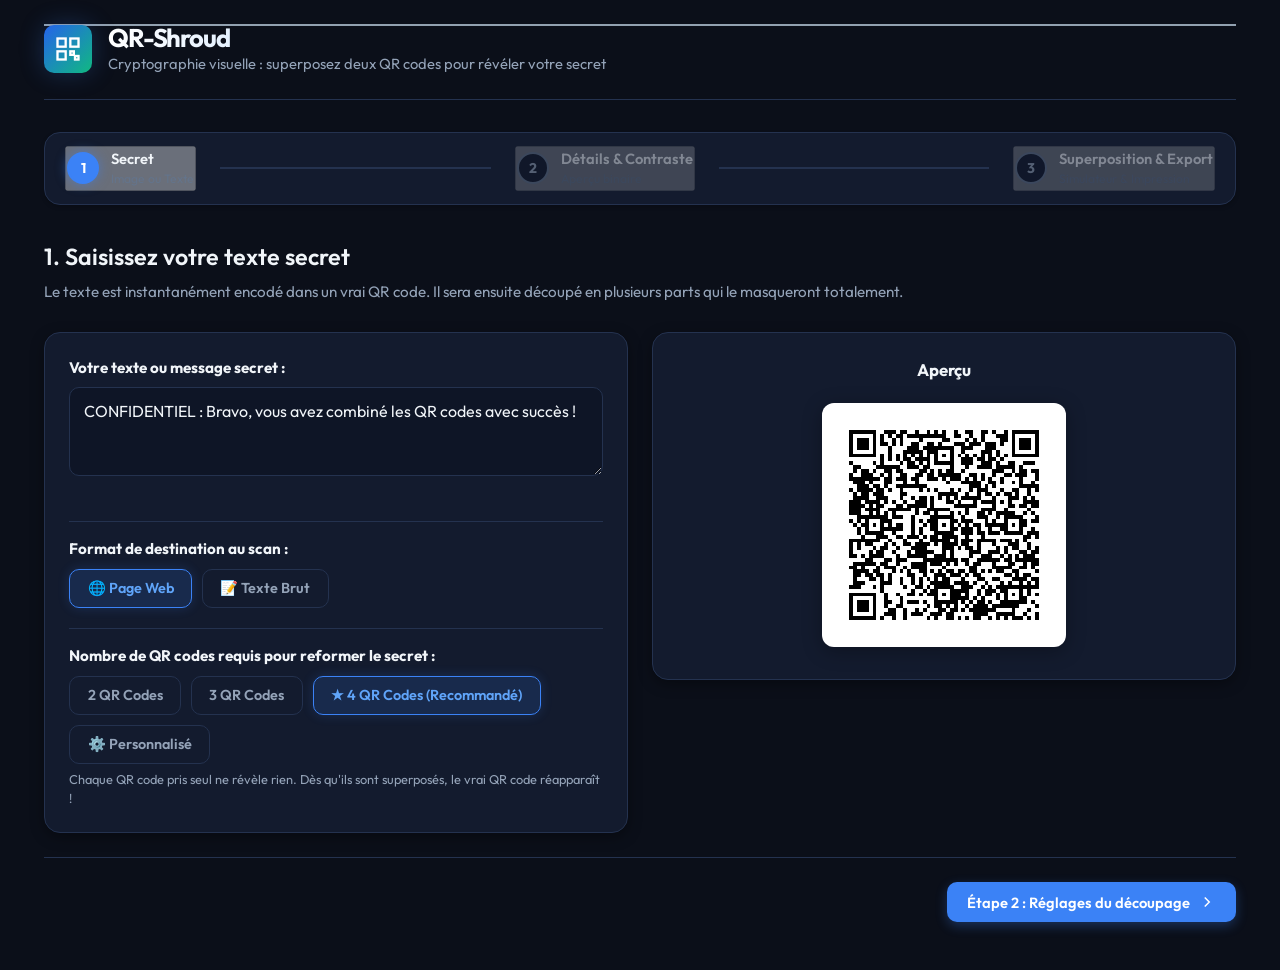
==== commit 8ddc0ba0: "Refresh web interface and add project icon" ====
--- a/index.html
+++ b/index.html
@@ -1,329 +1,330 @@
-<!DOCTYPE html>
-<html lang="fr">
-<head>
-  <meta charset="UTF-8">
-  <meta name="viewport" content="width=device-width, initial-scale=1.0">
-  <title>QR-Shroud - Cryptographie Visuelle par Superposition de QR Codes</title>
-  <meta name="description" content="QR-Shroud - Cryptographie Visuelle par Superposition de QR Codes — Application interactive et démonstration en ligne.">
-  <link rel="stylesheet" href="style.css">
-<link rel="stylesheet" href="fonts/fonts.css">
-</head>
-<body>
-  <div class="app-container">
-    <!-- Header -->
-    <header class="app-header">
-      <div class="header-content">
-        <div class="logo-area">
-          <div class="logo-icon">
-            <svg viewBox="0 0 24 24" fill="none" stroke="currentColor" stroke-width="2">
-              <rect x="3" y="3" width="7" height="7"></rect>
-              <rect x="14" y="3" width="7" height="7"></rect>
-              <rect x="3" y="14" width="7" height="7"></rect>
-              <rect x="14" y="14" width="3" height="3"></rect>
-              <rect x="18" y="18" width="3" height="3"></rect>
-              <path d="M7 7h.01M18 7h.01M7 18h.01"></path>
-            </svg>
-          </div>
-          <div>
-            <h1>QR-Shroud</h1>
-            <p class="subtitle">Cryptographie visuelle : superposez deux QR codes pour révéler votre secret</p>
-          </div>
-        </div>
-      </div>
-    </header>
-
-    <!-- Stepper Navigation (3 Simple Steps) -->
-    <nav class="stepper-nav" aria-label="Étapes">
-      <button type="button" class="step-indicator active" data-step="1" aria-current="step" disabled>
-        <span class="step-num">1</span>
-        <span class="step-info">
-          <span class="step-title">Secret</span>
-          <span class="step-desc">Image ou Texte</span>
-        </span>
-      </button>
-      <div class="step-separator"></div>
-      <button type="button" class="step-indicator" data-step="2" disabled>
-        <span class="step-num">2</span>
-        <span class="step-info">
-          <span class="step-title">Détails & Contraste</span>
-          <span class="step-desc">Aperçu binaire</span>
-        </span>
-      </button>
-      <div class="step-separator"></div>
-      <button type="button" class="step-indicator" data-step="3" disabled>
-        <span class="step-num">3</span>
-        <span class="step-info">
-          <span class="step-title">Superposition & Export</span>
-          <span class="step-desc">Simulateur & Impression</span>
-        </span>
-      </button>
-    </nav>
-
-    <!-- Main Content Area -->
-    <main class="wizard-container">
-      
-      <!-- ================= STEP 1: SOURCE INPUT & TARGET QR PREVIEW ================= -->
-      <section class="wizard-step active" id="step-1">
-        <div class="section-heading">
-          <h2>1. Saisissez votre texte secret</h2>
-          <p>Le texte est instantanément encodé dans un vrai QR code. Il sera ensuite découpé en plusieurs parts qui le masqueront totalement.</p>
-        </div>
-
-        <div class="step-1-layout" style="display:grid; grid-template-columns:repeat(auto-fit, minmax(min(100%, 320px), 1fr)); gap:1.5rem; align-items:start;">
-          <!-- Left: Input & Options -->
-          <div class="text-input-card card">
-            <label for="secret-text-input" style="font-weight:700; color:var(--text-main); display:block; margin-bottom:0.4rem;">
-              Votre texte ou message secret :
-            </label>
-            <textarea id="secret-text-input" rows="3" placeholder="Tapez votre message secret, code d'accès, mot de passe ou URL...">CONFIDENTIEL : Bravo, vous avez combiné les QR codes avec succès !</textarea>
-
-            <!-- Destination Format Selector -->
-            <div style="margin-top:1.25rem; border-top:1px solid var(--border-color); padding-top:1rem;">
-              <label style="font-weight:700; color:var(--text-main); display:block; margin-bottom:0.35rem;">
-                Format de destination au scan :
-              </label>
-              <div class="pill-group" id="destination-mode-pills">
-                <button type="button" class="pill-btn active" data-dest="web" id="btn-dest-web">
-                  🌐 Page Web
-                </button>
-                <button type="button" class="pill-btn" data-dest="text" id="btn-dest-text">
-                  📝 Texte Brut
-                </button>
-              </div>
-            </div>
-
-            <!-- Shares Count Selector -->
-            <div style="margin-top:1.25rem; border-top:1px solid var(--border-color); padding-top:1rem;">
-              <label style="font-weight:700; color:var(--text-main); display:block; margin-bottom:0.25rem;">
-                Nombre de QR codes requis pour reformer le secret :
-              </label>
-              <div class="pill-group" id="shares-count-pills">
-                <button type="button" class="pill-btn" data-shares="2">2 QR Codes</button>
-                <button type="button" class="pill-btn" data-shares="3">3 QR Codes</button>
-                <button type="button" class="pill-btn active" data-shares="4">
-                  ★ 4 QR Codes (Recommandé)
-                </button>
-                <button type="button" class="pill-btn" data-shares="custom" id="btn-shares-custom">
-                  ⚙️ Personnalisé
-                </button>
-              </div>
-
-              <!-- Custom Shares Count Input Box -->
-              <div id="custom-shares-box" style="display:none; margin-top:0.6rem; align-items:center; gap:0.6rem; background:rgba(255,255,255,0.03); padding:0.5rem 0.75rem; border-radius:8px; border:1px solid var(--border-color);">
-                <label for="custom-shares-input" style="font-size:0.82rem; font-weight:600; color:var(--text-main);">
-                  Nombre de parts (2 à 20) :
-                </label>
-                <input type="number" id="custom-shares-input" min="2" max="20" value="5" style="width:65px; padding:0.35rem 0.5rem; background:rgba(0,0,0,0.3); border:1px solid var(--border-color); border-radius:6px; color:#38bdf8; font-size:0.95rem; font-weight:700; text-align:center;">
-                <span id="custom-shares-unit" style="font-size:0.8rem; color:var(--text-muted);">QR Codes</span>
-              </div>
-
-              <p style="font-size:0.8rem; color:var(--text-muted); margin-top:0.4rem;">
-                Chaque QR code pris seul ne révèle rien. Dès qu'ils sont superposés, le vrai QR code réapparaît !
-              </p>
-            </div>
-          </div>
-
-          <!-- Right: LIVE TARGET QR PREVIEW -->
-          <div class="card" id="target-qr-card" style="text-align:center; display:flex; flex-direction:column; align-items:center; gap:0.75rem;">
-            <h3 style="font-size:1.05rem; font-weight:700; color:var(--text-main);">Aperçu</h3>
-
-            <div style="background:#fff; padding:12px; border-radius:12px; box-shadow:0 4px 20px rgba(0,0,0,0.3); display:inline-block; margin:0.5rem 0;">
-              <canvas id="target-qr-canvas" width="220" height="220" style="display:block; image-rendering:pixelated; width:220px; height:220px;"></canvas>
-            </div>
-          </div>
-        </div>
-
-        <div class="step-actions" style="margin-top:1.5rem;">
-          <div></div>
-          <button type="button" class="btn btn-primary btn-next" id="btn-goto-step-2">
-            Étape 2 : Réglages du découpage
-            <svg viewBox="0 0 24 24" width="18" height="18" fill="none" stroke="currentColor" stroke-width="2"><polyline points="9 18 15 12 9 6"/></svg>
-          </button>
-        </div>
-      </section>
-
-      <!-- ================= STEP 2: SUMMARY & DECOMPOSITION OPTIONS ================= -->
-      <section class="wizard-step" id="step-2">
-        <div class="section-heading">
-          <h2>2. Mode de superposition & Découpage</h2>
-          <p>Choisissez la méthode de découpage pour adapter vos QR codes à l'écran ou au papier calque.</p>
-        </div>
-
-        <div class="card">
-          <div class="sim-toggle-buttons">
-            <button type="button" class="sim-mode-btn active" id="btn-step2-mode-scannable">
-              <strong>📱 Clés scannables</strong>
-              <span>Scannables individuellement par smartphone</span>
-            </button>
-            <button type="button" class="sim-mode-btn" id="btn-step2-mode-or">
-              <strong>⬛ Calques physiques</strong>
-              <span>Pour papier calque transparent et rétroéclairage</span>
-            </button>
-          </div>
-        </div>
-
-        <div class="step-actions">
-          <button type="button" class="btn btn-secondary btn-prev" id="btn-back-to-step-1">
-            <svg viewBox="0 0 24 24" width="18" height="18" fill="none" stroke="currentColor" stroke-width="2"><polyline points="15 18 9 12 15 6"/></svg>
-            Retour
-          </button>
-          <button type="button" class="btn btn-accent btn-next" id="btn-goto-step-3">
-            Générer et Tester la Superposition
-            <svg viewBox="0 0 24 24" width="18" height="18" fill="none" stroke="currentColor" stroke-width="2"><polyline points="9 18 15 12 9 6"/></svg>
-          </button>
-        </div>
-      </section>
-
-      <!-- ================= STEP 3: RESULTS, SIMULATOR & EXPORT ================= -->
-      <section class="wizard-step" id="step-3">
-        <div class="section-heading">
-          <h2 id="step3-title">3. Vos QR Codes Découpés</h2>
-          <p id="step3-subtitle">Chaque QR code contient une part de la clé. Scannez-les avec votre smartphone pour révéler le secret.</p>
-        </div>
-
-        <!-- Simulator Card (Affiché uniquement pour le mode Calques Physiques) -->
-        <div class="simulator-card card" id="step3-simulator-card" style="display: none;">
-          <div class="simulator-header">
-            <div>
-              <h3>Simulateur de superposition interactif</h3>
-              <p>Faites glisser le calque à la souris ou au doigt pour tester l'alignement !</p>
-            </div>
-            <div class="sim-actions">
-              <button type="button" class="btn btn-sm btn-secondary" id="btn-sim-reset">Décaler</button>
-              <button type="button" class="btn btn-sm btn-primary" id="btn-sim-snap">Alignement parfait (100%)</button>
-              <button type="button" class="btn btn-sm btn-accent" id="btn-sim-animate">Animer la révélation ✨</button>
-            </div>
-          </div>
-
-          <div class="sim-body">
-            <div class="sim-canvas-container" id="sim-canvas-container">
-              <canvas id="sim-canvas" width="600" height="600"></canvas>
-              <div class="sim-overlay-hint" id="sim-drag-hint">
-                <span>✋ Glissez sur l'image pour tester le décalage</span>
-              </div>
-            </div>
-
-            <div class="sim-controls">
-              <!-- Live Scan Prompt -->
-              <div style="background:rgba(16, 185, 129, 0.12); border:1px solid rgba(16, 185, 129, 0.4); border-radius:12px; padding:1rem; display:flex; flex-direction:column; gap:0.4rem;">
-                <div style="display:flex; align-items:center; gap:8px; font-weight:700; color:#34d399; font-size:0.95rem;">
-                  <svg viewBox="0 0 24 24" width="18" height="18" fill="none" stroke="currentColor" stroke-width="2.5"><polyline points="20 6 9 17 4 12"/></svg>
-                  📱 Testez avec votre iPhone / Android en direct :
-                </div>
-                <p style="font-size:0.85rem; color:#cbd5e1; line-height:1.4;">
-                  Quand les calques sont alignés, pointez l'appareil photo de votre téléphone vers l'image ci-dessus. Il lit instantanément votre texte sans passer par aucun site web !
-                </p>
-              </div>
-
-              <div class="pedagogical-banner">
-                <div class="pedagogical-icon">💡</div>
-                <div class="pedagogical-text">
-                  <strong>Comment ça fonctionne ?</strong>
-                  <span>Chaque part est recouverte d'une grille mathématique qui masque le secret. Dès que les parts sont exactement superposées, le motif QR code complet officiel se reconstitue au pixel près.</span>
-                </div>
-              </div>
-            </div>
-          </div>
-        </div>
-
-        <!-- Individual QR Shares -->
-        <div class="shares-display-section">
-          <div class="section-subheading">
-            <h3 id="shares-grid-title">Vos QR Codes découpés</h3>
-          </div>
-          <div class="shares-grid" id="shares-grid">
-            <!-- Dynamically populated -->
-          </div>
-        </div>
-        <!-- Export Toolbar -->
-        <div class="export-card card">
-          <div class="export-header">
-            <h3>Téléchargement et Impression</h3>
-            <p>Exportez en haute définition ou imprimez directement avec repères de centrage.</p>
-          </div>
-
-          <div class="export-buttons-grid">
-            <button type="button" class="btn btn-accent btn-large" id="btn-download-zip">
-              <svg viewBox="0 0 24 24" width="20" height="20" fill="none" stroke="currentColor" stroke-width="2"><path d="M21 15v4a2 2 0 0 1-2 2H5a2 2 0 0 1-2-2v-4"></path><polyline points="7 10 12 15 17 10"></polyline><line x1="12" y1="15" x2="12" y2="3"></line></svg>
-              Télécharger le Pack Complet (ZIP)
-              <span class="btn-subtext">Contient tous les QR codes HD + le QR code cible révélé + le guide</span>
-            </button>
-
-            <button type="button" class="btn btn-primary btn-large" id="btn-print-dialog">
-              <svg viewBox="0 0 24 24" width="20" height="20" fill="none" stroke="currentColor" stroke-width="2"><polyline points="6 9 6 2 18 2 18 9"></polyline><path d="M6 18H4a2 2 0 0 1-2-2v-5a2 2 0 0 1 2-2h16a2 2 0 0 1 2 2v5a2 2 0 0 1-2 2h-2"></path><rect x="6" y="14" width="12" height="8"></rect></svg>
-              Imprimer les QR Codes
-              <span class="btn-subtext">Mise en page optimisée avec croix de calage (+)</span>
-            </button>
-        </div>
-
-        <div class="step-actions">
-          <button type="button" class="btn btn-secondary btn-prev" id="btn-back-to-step-2">
-            <svg viewBox="0 0 24 24" width="18" height="18" fill="none" stroke="currentColor" stroke-width="2"><polyline points="15 18 9 12 15 6"/></svg>
-            Modifier les réglages
-          </button>
-          <button type="button" class="btn btn-secondary" id="btn-restart">
-            <svg viewBox="0 0 24 24" width="18" height="18" fill="none" stroke="currentColor" stroke-width="2"><polyline points="1 4 1 10 7 10"></polyline><path d="M3.51 15a9 9 0 1 0 2.13-9.36L1 10"></path></svg>
-            Recommencer avec un autre secret
-          </button>
-        </div>
-      </section>
-
-    </main>
-
-    <!-- Print Modal -->
-    <div class="modal-backdrop" id="print-modal" style="display: none;">
-      <div class="modal-card">
-        <div class="modal-header">
-          <h3>Options d'impression</h3>
-          <button type="button" class="modal-close" id="btn-close-print-modal">&times;</button>
-        </div>
-        <div class="modal-body">
-          <p>Sélectionnez la mise en page selon votre papier :</p>
-          <div class="print-mode-options">
-            <label class="print-opt-card active">
-              <input type="radio" name="print-layout" value="separated" checked>
-              <div class="print-opt-content">
-                <strong>1 QR Code par page A4 (Recommandé pour calque / transparents)</strong>
-                <p>Imprime chaque part au centre d'une feuille séparée avec croix de repérage pour empiler sans découper.</p>
-              </div>
-            </label>
-            <label class="print-opt-card">
-              <input type="radio" name="print-layout" value="grid">
-              <div class="print-opt-content">
-                <strong>Planche de découpe (Les 2 QR sur 1 seule feuille A4)</strong>
-                <p>Économique sur papier classique avec pointillés pour découper aux ciseaux.</p>
-              </div>
-            </label>
-          </div>
-          <div class="print-settings">
-            <label for="print-size-select">Taille d'impression :</label>
-            <select id="print-size-select">
-              <option value="120">12 cm × 12 cm (Taille idéale)</option>
-              <option value="90">9 cm × 9 cm (Compact)</option>
-              <option value="150">15 cm × 15 cm (Grand format)</option>
-            </select>
-          </div>
-        </div>
-        <div class="modal-footer">
-          <button type="button" class="btn btn-secondary" id="btn-cancel-print">Annuler</button>
-          <button type="button" class="btn btn-primary" id="btn-exec-print">
-            <svg viewBox="0 0 24 24" width="18" height="18" fill="none" stroke="currentColor" stroke-width="2"><polyline points="6 9 6 2 18 2 18 9"></polyline><path d="M6 18H4a2 2 0 0 1-2-2v-5a2 2 0 0 1 2-2h16a2 2 0 0 1 2 2v5a2 2 0 0 1-2 2h-2"></path><rect x="6" y="14" width="12" height="8"></rect></svg>
-            Lancer l'impression
-          </button>
-        </div>
-      </div>
-    </div>
-
-    <!-- Print Container (Hidden on screen, visible on @media print) -->
-    <div id="print-container"></div>
-
-
-  </div>
-
-  <!-- Local Libraries -->
-  <script src="jszip.min.js"></script>
-  <script src="qrcode.min.js"></script>
-  <!-- Application Core Script -->
-  <script src="app.js"></script>
-</body>
-</html>
+<!DOCTYPE html>
+<html lang="fr">
+<head>
+  <meta charset="UTF-8">
+  <meta name="viewport" content="width=device-width, initial-scale=1.0">
+  <title>QR-Shroud - Cryptographie Visuelle par Superposition de QR Codes</title>
+  <meta name="description" content="QR-Shroud - Cryptographie Visuelle par Superposition de QR Codes — Application interactive et démonstration en ligne.">
+  <link rel="stylesheet" href="style.css">
+<link rel="stylesheet" href="fonts/fonts.css">
+<link rel="icon" type="image/png" href="./app-icon.png">
+</head>
+<body>
+  <div class="app-container">
+    <!-- Header -->
+    <header class="app-header">
+      <div class="header-content">
+        <div class="logo-area">
+          <div class="logo-icon">
+            <svg viewBox="0 0 24 24" fill="none" stroke="currentColor" stroke-width="2">
+              <rect x="3" y="3" width="7" height="7"></rect>
+              <rect x="14" y="3" width="7" height="7"></rect>
+              <rect x="3" y="14" width="7" height="7"></rect>
+              <rect x="14" y="14" width="3" height="3"></rect>
+              <rect x="18" y="18" width="3" height="3"></rect>
+              <path d="M7 7h.01M18 7h.01M7 18h.01"></path>
+            </svg>
+          </div>
+          <div>
+            <h1>QR-Shroud</h1>
+            <p class="subtitle">Cryptographie visuelle : superposez deux QR codes pour révéler votre secret</p>
+          </div>
+        </div>
+      </div>
+    </header>
+
+    <!-- Stepper Navigation (3 Simple Steps) -->
+    <nav class="stepper-nav" aria-label="Étapes">
+      <button type="button" class="step-indicator active" data-step="1" aria-current="step" disabled>
+        <span class="step-num">1</span>
+        <span class="step-info">
+          <span class="step-title">Secret</span>
+          <span class="step-desc">Image ou Texte</span>
+        </span>
+      </button>
+      <div class="step-separator"></div>
+      <button type="button" class="step-indicator" data-step="2" disabled>
+        <span class="step-num">2</span>
+        <span class="step-info">
+          <span class="step-title">Détails & Contraste</span>
+          <span class="step-desc">Aperçu binaire</span>
+        </span>
+      </button>
+      <div class="step-separator"></div>
+      <button type="button" class="step-indicator" data-step="3" disabled>
+        <span class="step-num">3</span>
+        <span class="step-info">
+          <span class="step-title">Superposition & Export</span>
+          <span class="step-desc">Simulateur & Impression</span>
+        </span>
+      </button>
+    </nav>
+
+    <!-- Main Content Area -->
+    <main class="wizard-container">
+      
+      <!-- ================= STEP 1: SOURCE INPUT & TARGET QR PREVIEW ================= -->
+      <section class="wizard-step active" id="step-1">
+        <div class="section-heading">
+          <h2>1. Saisissez votre texte secret</h2>
+          <p>Le texte est instantanément encodé dans un vrai QR code. Il sera ensuite découpé en plusieurs parts qui le masqueront totalement.</p>
+        </div>
+
+        <div class="step-1-layout" style="display:grid; grid-template-columns:repeat(auto-fit, minmax(min(100%, 320px), 1fr)); gap:1.5rem; align-items:start;">
+          <!-- Left: Input & Options -->
+          <div class="text-input-card card">
+            <label for="secret-text-input" style="font-weight:700; color:var(--text-main); display:block; margin-bottom:0.4rem;">
+              Votre texte ou message secret :
+            </label>
+            <textarea id="secret-text-input" rows="3" placeholder="Tapez votre message secret, code d'accès, mot de passe ou URL...">CONFIDENTIEL : Bravo, vous avez combiné les QR codes avec succès !</textarea>
+
+            <!-- Destination Format Selector -->
+            <div style="margin-top:1.25rem; border-top:1px solid var(--border-color); padding-top:1rem;">
+              <label style="font-weight:700; color:var(--text-main); display:block; margin-bottom:0.35rem;">
+                Format de destination au scan :
+              </label>
+              <div class="pill-group" id="destination-mode-pills">
+                <button type="button" class="pill-btn active" data-dest="web" id="btn-dest-web">
+                  🌐 Page Web
+                </button>
+                <button type="button" class="pill-btn" data-dest="text" id="btn-dest-text">
+                  📝 Texte Brut
+                </button>
+              </div>
+            </div>
+
+            <!-- Shares Count Selector -->
+            <div style="margin-top:1.25rem; border-top:1px solid var(--border-color); padding-top:1rem;">
+              <label style="font-weight:700; color:var(--text-main); display:block; margin-bottom:0.25rem;">
+                Nombre de QR codes requis pour reformer le secret :
+              </label>
+              <div class="pill-group" id="shares-count-pills">
+                <button type="button" class="pill-btn" data-shares="2">2 QR Codes</button>
+                <button type="button" class="pill-btn" data-shares="3">3 QR Codes</button>
+                <button type="button" class="pill-btn active" data-shares="4">
+                  ★ 4 QR Codes (Recommandé)
+                </button>
+                <button type="button" class="pill-btn" data-shares="custom" id="btn-shares-custom">
+                  ⚙️ Personnalisé
+                </button>
+              </div>
+
+              <!-- Custom Shares Count Input Box -->
+              <div id="custom-shares-box" style="display:none; margin-top:0.6rem; align-items:center; gap:0.6rem; background:rgba(255,255,255,0.03); padding:0.5rem 0.75rem; border-radius:8px; border:1px solid var(--border-color);">
+                <label for="custom-shares-input" style="font-size:0.82rem; font-weight:600; color:var(--text-main);">
+                  Nombre de parts (2 à 20) :
+                </label>
+                <input type="number" id="custom-shares-input" min="2" max="20" value="5" style="width:65px; padding:0.35rem 0.5rem; background:rgba(0,0,0,0.3); border:1px solid var(--border-color); border-radius:6px; color:#38bdf8; font-size:0.95rem; font-weight:700; text-align:center;">
+                <span id="custom-shares-unit" style="font-size:0.8rem; color:var(--text-muted);">QR Codes</span>
+              </div>
+
+              <p style="font-size:0.8rem; color:var(--text-muted); margin-top:0.4rem;">
+                Chaque QR code pris seul ne révèle rien. Dès qu'ils sont superposés, le vrai QR code réapparaît !
+              </p>
+            </div>
+          </div>
+
+          <!-- Right: LIVE TARGET QR PREVIEW -->
+          <div class="card" id="target-qr-card" style="text-align:center; display:flex; flex-direction:column; align-items:center; gap:0.75rem;">
+            <h3 style="font-size:1.05rem; font-weight:700; color:var(--text-main);">Aperçu</h3>
+
+            <div style="background:#fff; padding:12px; border-radius:12px; box-shadow:0 4px 20px rgba(0,0,0,0.3); display:inline-block; margin:0.5rem 0;">
+              <canvas id="target-qr-canvas" width="220" height="220" style="display:block; image-rendering:pixelated; width:220px; height:220px;"></canvas>
+            </div>
+          </div>
+        </div>
+
+        <div class="step-actions" style="margin-top:1.5rem;">
+          <div></div>
+          <button type="button" class="btn btn-primary btn-next" id="btn-goto-step-2">
+            Étape 2 : Réglages du découpage
+            <svg viewBox="0 0 24 24" width="18" height="18" fill="none" stroke="currentColor" stroke-width="2"><polyline points="9 18 15 12 9 6"/></svg>
+          </button>
+        </div>
+      </section>
+
+      <!-- ================= STEP 2: SUMMARY & DECOMPOSITION OPTIONS ================= -->
+      <section class="wizard-step" id="step-2">
+        <div class="section-heading">
+          <h2>2. Mode de superposition & Découpage</h2>
+          <p>Choisissez la méthode de découpage pour adapter vos QR codes à l'écran ou au papier calque.</p>
+        </div>
+
+        <div class="card">
+          <div class="sim-toggle-buttons">
+            <button type="button" class="sim-mode-btn active" id="btn-step2-mode-scannable">
+              <strong>📱 Clés scannables</strong>
+              <span>Scannables individuellement par smartphone</span>
+            </button>
+            <button type="button" class="sim-mode-btn" id="btn-step2-mode-or">
+              <strong>⬛ Calques physiques</strong>
+              <span>Pour papier calque transparent et rétroéclairage</span>
+            </button>
+          </div>
+        </div>
+
+        <div class="step-actions">
+          <button type="button" class="btn btn-secondary btn-prev" id="btn-back-to-step-1">
+            <svg viewBox="0 0 24 24" width="18" height="18" fill="none" stroke="currentColor" stroke-width="2"><polyline points="15 18 9 12 15 6"/></svg>
+            Retour
+          </button>
+          <button type="button" class="btn btn-accent btn-next" id="btn-goto-step-3">
+            Générer et Tester la Superposition
+            <svg viewBox="0 0 24 24" width="18" height="18" fill="none" stroke="currentColor" stroke-width="2"><polyline points="9 18 15 12 9 6"/></svg>
+          </button>
+        </div>
+      </section>
+
+      <!-- ================= STEP 3: RESULTS, SIMULATOR & EXPORT ================= -->
+      <section class="wizard-step" id="step-3">
+        <div class="section-heading">
+          <h2 id="step3-title">3. Vos QR Codes Découpés</h2>
+          <p id="step3-subtitle">Chaque QR code contient une part de la clé. Scannez-les avec votre smartphone pour révéler le secret.</p>
+        </div>
+
+        <!-- Simulator Card (Affiché uniquement pour le mode Calques Physiques) -->
+        <div class="simulator-card card" id="step3-simulator-card" style="display: none;">
+          <div class="simulator-header">
+            <div>
+              <h3>Simulateur de superposition interactif</h3>
+              <p>Faites glisser le calque à la souris ou au doigt pour tester l'alignement !</p>
+            </div>
+            <div class="sim-actions">
+              <button type="button" class="btn btn-sm btn-secondary" id="btn-sim-reset">Décaler</button>
+              <button type="button" class="btn btn-sm btn-primary" id="btn-sim-snap">Alignement parfait (100%)</button>
+              <button type="button" class="btn btn-sm btn-accent" id="btn-sim-animate">Animer la révélation ✨</button>
+            </div>
+          </div>
+
+          <div class="sim-body">
+            <div class="sim-canvas-container" id="sim-canvas-container">
+              <canvas id="sim-canvas" width="600" height="600"></canvas>
+              <div class="sim-overlay-hint" id="sim-drag-hint">
+                <span>✋ Glissez sur l'image pour tester le décalage</span>
+              </div>
+            </div>
+
+            <div class="sim-controls">
+              <!-- Live Scan Prompt -->
+              <div style="background:rgba(16, 185, 129, 0.12); border:1px solid rgba(16, 185, 129, 0.4); border-radius:12px; padding:1rem; display:flex; flex-direction:column; gap:0.4rem;">
+                <div style="display:flex; align-items:center; gap:8px; font-weight:700; color:#34d399; font-size:0.95rem;">
+                  <svg viewBox="0 0 24 24" width="18" height="18" fill="none" stroke="currentColor" stroke-width="2.5"><polyline points="20 6 9 17 4 12"/></svg>
+                  📱 Testez avec votre iPhone / Android en direct :
+                </div>
+                <p style="font-size:0.85rem; color:#cbd5e1; line-height:1.4;">
+                  Quand les calques sont alignés, pointez l'appareil photo de votre téléphone vers l'image ci-dessus. Il lit instantanément votre texte sans passer par aucun site web !
+                </p>
+              </div>
+
+              <div class="pedagogical-banner">
+                <div class="pedagogical-icon">💡</div>
+                <div class="pedagogical-text">
+                  <strong>Comment ça fonctionne ?</strong>
+                  <span>Chaque part est recouverte d'une grille mathématique qui masque le secret. Dès que les parts sont exactement superposées, le motif QR code complet officiel se reconstitue au pixel près.</span>
+                </div>
+              </div>
+            </div>
+          </div>
+        </div>
+
+        <!-- Individual QR Shares -->
+        <div class="shares-display-section">
+          <div class="section-subheading">
+            <h3 id="shares-grid-title">Vos QR Codes découpés</h3>
+          </div>
+          <div class="shares-grid" id="shares-grid">
+            <!-- Dynamically populated -->
+          </div>
+        </div>
+        <!-- Export Toolbar -->
+        <div class="export-card card">
+          <div class="export-header">
+            <h3>Téléchargement et Impression</h3>
+            <p>Exportez en haute définition ou imprimez directement avec repères de centrage.</p>
+          </div>
+
+          <div class="export-buttons-grid">
+            <button type="button" class="btn btn-accent btn-large" id="btn-download-zip">
+              <svg viewBox="0 0 24 24" width="20" height="20" fill="none" stroke="currentColor" stroke-width="2"><path d="M21 15v4a2 2 0 0 1-2 2H5a2 2 0 0 1-2-2v-4"></path><polyline points="7 10 12 15 17 10"></polyline><line x1="12" y1="15" x2="12" y2="3"></line></svg>
+              Télécharger le Pack Complet (ZIP)
+              <span class="btn-subtext">Contient tous les QR codes HD + le QR code cible révélé + le guide</span>
+            </button>
+
+            <button type="button" class="btn btn-primary btn-large" id="btn-print-dialog">
+              <svg viewBox="0 0 24 24" width="20" height="20" fill="none" stroke="currentColor" stroke-width="2"><polyline points="6 9 6 2 18 2 18 9"></polyline><path d="M6 18H4a2 2 0 0 1-2-2v-5a2 2 0 0 1 2-2h16a2 2 0 0 1 2 2v5a2 2 0 0 1-2 2h-2"></path><rect x="6" y="14" width="12" height="8"></rect></svg>
+              Imprimer les QR Codes
+              <span class="btn-subtext">Mise en page optimisée avec croix de calage (+)</span>
+            </button>
+        </div>
+
+        <div class="step-actions">
+          <button type="button" class="btn btn-secondary btn-prev" id="btn-back-to-step-2">
+            <svg viewBox="0 0 24 24" width="18" height="18" fill="none" stroke="currentColor" stroke-width="2"><polyline points="15 18 9 12 15 6"/></svg>
+            Modifier les réglages
+          </button>
+          <button type="button" class="btn btn-secondary" id="btn-restart">
+            <svg viewBox="0 0 24 24" width="18" height="18" fill="none" stroke="currentColor" stroke-width="2"><polyline points="1 4 1 10 7 10"></polyline><path d="M3.51 15a9 9 0 1 0 2.13-9.36L1 10"></path></svg>
+            Recommencer avec un autre secret
+          </button>
+        </div>
+      </section>
+
+    </main>
+
+    <!-- Print Modal -->
+    <div class="modal-backdrop" id="print-modal" style="display: none;">
+      <div class="modal-card">
+        <div class="modal-header">
+          <h3>Options d'impression</h3>
+          <button type="button" class="modal-close" id="btn-close-print-modal">&times;</button>
+        </div>
+        <div class="modal-body">
+          <p>Sélectionnez la mise en page selon votre papier :</p>
+          <div class="print-mode-options">
+            <label class="print-opt-card active">
+              <input type="radio" name="print-layout" value="separated" checked>
+              <div class="print-opt-content">
+                <strong>1 QR Code par page A4 (Recommandé pour calque / transparents)</strong>
+                <p>Imprime chaque part au centre d'une feuille séparée avec croix de repérage pour empiler sans découper.</p>
+              </div>
+            </label>
+            <label class="print-opt-card">
+              <input type="radio" name="print-layout" value="grid">
+              <div class="print-opt-content">
+                <strong>Planche de découpe (Les 2 QR sur 1 seule feuille A4)</strong>
+                <p>Économique sur papier classique avec pointillés pour découper aux ciseaux.</p>
+              </div>
+            </label>
+          </div>
+          <div class="print-settings">
+            <label for="print-size-select">Taille d'impression :</label>
+            <select id="print-size-select">
+              <option value="120">12 cm × 12 cm (Taille idéale)</option>
+              <option value="90">9 cm × 9 cm (Compact)</option>
+              <option value="150">15 cm × 15 cm (Grand format)</option>
+            </select>
+          </div>
+        </div>
+        <div class="modal-footer">
+          <button type="button" class="btn btn-secondary" id="btn-cancel-print">Annuler</button>
+          <button type="button" class="btn btn-primary" id="btn-exec-print">
+            <svg viewBox="0 0 24 24" width="18" height="18" fill="none" stroke="currentColor" stroke-width="2"><polyline points="6 9 6 2 18 2 18 9"></polyline><path d="M6 18H4a2 2 0 0 1-2-2v-5a2 2 0 0 1 2-2h16a2 2 0 0 1 2 2v5a2 2 0 0 1-2 2h-2"></path><rect x="6" y="14" width="12" height="8"></rect></svg>
+            Lancer l'impression
+          </button>
+        </div>
+      </div>
+    </div>
+
+    <!-- Print Container (Hidden on screen, visible on @media print) -->
+    <div id="print-container"></div>
+
+
+  </div>
+
+  <!-- Local Libraries -->
+  <script src="jszip.min.js"></script>
+  <script src="qrcode.min.js"></script>
+  <!-- Application Core Script -->
+  <script src="app.js"></script>
+</body>
+</html>
--- a/style.css
+++ b/style.css
@@ -1,1963 +1,1963 @@
-/* =====================================================================
-   QR Secret Stéganographie & Visual Cryptography - Stylesheet
-   ===================================================================== */
-
-:root {
-  --bg-main: #0b0f19;
-  --bg-card: #131b2e;
-  --bg-card-hover: #1a243d;
-  --bg-input: #0e1526;
-  --border-color: #24324f;
-  --border-active: #3b82f6;
-  
-  --primary: #3b82f6;
-  --primary-hover: #2563eb;
-  --primary-light: rgba(59, 130, 246, 0.15);
-  
-  --accent: #10b981;
-  --accent-hover: #059669;
-  --accent-light: rgba(16, 185, 129, 0.15);
-  
-  --warning: #f59e0b;
-  --danger: #ef4444;
-
-  --text-main: #f1f5f9;
-  --text-muted: #94a3b8;
-  --text-dim: #64748b;
-
-  --radius-sm: 6px;
-  --radius-md: 10px;
-  --radius-lg: 16px;
-  --radius-xl: 22px;
-
-  --shadow-sm: 0 2px 4px rgba(0, 0, 0, 0.2);
-  --shadow-md: 0 4px 14px rgba(0, 0, 0, 0.35);
-  --shadow-lg: 0 10px 30px rgba(0, 0, 0, 0.5);
-  --shadow-glow: 0 0 25px rgba(59, 130, 246, 0.25);
-}
-
-/* Reset & Base */
-*, *::before, *::after {
-  box-sizing: border-box;
-  margin: 0;
-  padding: 0;
-}
-
-body {
-  font-family: 'Outfit', -apple-system, BlinkMacSystemFont, 'Segoe UI', Roboto, sans-serif;
-  background-color: var(--bg-main);
-  color: var(--text-main);
-  line-height: 1.5;
-  min-height: 100vh;
-  display: flex;
-  flex-direction: column;
-  -webkit-font-smoothing: antialiased;
-}
-
-.app-container {
-  max-width: 1240px;
-  margin: 0 auto;
-  padding: 1.5rem 1.5rem 3rem;
-  width: 100%;
-  display: flex;
-  flex-direction: column;
-  flex: 1;
-}
-
-/* Header */
-.app-header {
-  margin-bottom: 2rem;
-  padding-bottom: 1.5rem;
-  border-bottom: 1px solid var(--border-color);
-}
-
-.header-content {
-  display: flex;
-  justify-content: space-between;
-  align-items: center;
-  flex-wrap: wrap;
-  gap: 1rem;
-}
-
-.logo-area {
-  display: flex;
-  align-items: center;
-  gap: 1rem;
-}
-
-.logo-icon {
-  width: 48px;
-  height: 48px;
-  background: linear-gradient(135deg, #2563eb, #10b981);
-  border-radius: var(--radius-md);
-  display: flex;
-  align-items: center;
-  justify-content: center;
-  color: white;
-  box-shadow: var(--shadow-glow);
-}
-
-.logo-icon svg {
-  width: 28px;
-  height: 28px;
-}
-
-.logo-area h1 {
-  font-size: 1.6rem;
-  font-weight: 700;
-  letter-spacing: -0.02em;
-  background: linear-gradient(to right, #ffffff, #93c5fd);
-  -webkit-background-clip: text;
-  -webkit-text-fill-color: transparent;
-}
-
-.subtitle {
-  color: var(--text-muted);
-  font-size: 0.92rem;
-}
-
-.header-badges {
-  display: flex;
-  gap: 0.6rem;
-  flex-wrap: wrap;
-}
-
-.badge {
-  display: inline-flex;
-  align-items: center;
-  gap: 6px;
-  background: var(--bg-card);
-  border: 1px solid var(--border-color);
-  padding: 0.35rem 0.75rem;
-  border-radius: 999px;
-  font-size: 0.8rem;
-  color: var(--text-muted);
-}
-
-.badge-dot {
-  width: 7px;
-  height: 7px;
-  background-color: var(--accent);
-  border-radius: 50%;
-  box-shadow: 0 0 8px var(--accent);
-}
-
-/* Stepper Navigation */
-.stepper-nav {
-  display: flex;
-  align-items: center;
-  justify-content: space-between;
-  margin-bottom: 2.2rem;
-  background: var(--bg-card);
-  border: 1px solid var(--border-color);
-  border-radius: var(--radius-lg);
-  padding: 0.85rem 1.25rem;
-  box-shadow: var(--shadow-sm);
-  position: relative;
-  overflow-x: auto;
-}
-
-.step-indicator {
-  display: flex;
-  align-items: center;
-  gap: 0.75rem;
-  opacity: 0.5;
-  transition: all 0.25s ease;
-  cursor: default;
-  white-space: nowrap;
-}
-
-.step-indicator.active {
-  opacity: 1;
-}
-
-.step-indicator.completed {
-  opacity: 0.9;
-  cursor: pointer;
-}
-
-.step-indicator.completed:hover {
-  opacity: 1;
-}
-
-.step-num {
-  width: 32px;
-  height: 32px;
-  border-radius: 50%;
-  background: var(--bg-input);
-  border: 2px solid var(--text-dim);
-  display: flex;
-  align-items: center;
-  justify-content: center;
-  font-weight: 700;
-  font-size: 0.88rem;
-  color: var(--text-muted);
-  transition: all 0.25s;
-}
-
-.step-indicator.active .step-num {
-  background: var(--primary);
-  border-color: var(--primary);
-  color: white;
-  box-shadow: 0 0 12px rgba(59, 130, 246, 0.5);
-}
-
-.step-indicator.completed .step-num {
-  background: var(--accent);
-  border-color: var(--accent);
-  color: white;
-}
-
-.step-info {
-  display: flex;
-  flex-direction: column;
-}
-
-.step-title {
-  font-weight: 600;
-  font-size: 0.92rem;
-  color: var(--text-main);
-}
-
-.step-desc {
-  font-size: 0.76rem;
-  color: var(--text-dim);
-}
-
-.step-separator {
-  flex: 1;
-  height: 2px;
-  background: var(--border-color);
-  margin: 0 1rem;
-  min-width: 24px;
-}
-
-/* Wizard Container & Steps */
-.wizard-container {
-  flex: 1;
-}
-
-.wizard-step {
-  display: none;
-  animation: fadeIn 0.3s ease-out;
-}
-
-.wizard-step.active {
-  display: block;
-}
-
-@keyframes fadeIn {
-  from { opacity: 0; transform: translateY(6px); }
-  to { opacity: 1; transform: translateY(0); }
-}
-
-.section-heading {
-  margin-bottom: 1.8rem;
-}
-
-.section-heading h2 {
-  font-size: 1.45rem;
-  font-weight: 600;
-  margin-bottom: 0.35rem;
-  color: var(--text-main);
-}
-
-.section-heading p {
-  color: var(--text-muted);
-  font-size: 0.95rem;
-}
-
-/* Cards & Generic Layout */
-.card {
-  background: var(--bg-card);
-  border: 1px solid var(--border-color);
-  border-radius: var(--radius-lg);
-  padding: 1.5rem;
-  box-shadow: var(--shadow-md);
-}
-
-.panel-title {
-  font-size: 1.1rem;
-  font-weight: 600;
-  margin-bottom: 1.25rem;
-  padding-bottom: 0.6rem;
-  border-bottom: 1px solid var(--border-color);
-}
-
-/* Tabs */
-.tab-controls {
-  display: flex;
-  gap: 0.75rem;
-  margin-bottom: 1.2rem;
-}
-
-.tab-btn {
-  display: inline-flex;
-  align-items: center;
-  gap: 8px;
-  background: var(--bg-card);
-  border: 1px solid var(--border-color);
-  color: var(--text-muted);
-  padding: 0.7rem 1.25rem;
-  border-radius: var(--radius-md);
-  font-size: 0.95rem;
-  font-weight: 500;
-  cursor: pointer;
-  transition: all 0.2s;
-  font-family: inherit;
-}
-
-.tab-btn:hover {
-  background: var(--bg-card-hover);
-  color: var(--text-main);
-}
-
-.tab-btn.active {
-  background: var(--primary-light);
-  border-color: var(--border-active);
-  color: #60a5fa;
-  font-weight: 600;
-}
-
-.tab-pane {
-  display: none;
-}
-
-.tab-pane.active {
-  display: block;
-}
-
-/* Drop Zone */
-.drop-zone {
-  border: 2px dashed var(--border-color);
-  background: rgba(19, 27, 46, 0.6);
-  border-radius: var(--radius-xl);
-  padding: 3rem 2rem;
-  text-align: center;
-  cursor: pointer;
-  transition: all 0.25s ease;
-  position: relative;
-}
-
-.drop-zone:hover, .drop-zone.dragover {
-  border-color: var(--primary);
-  background: rgba(59, 130, 246, 0.08);
-  transform: scale(1.003);
-}
-
-.drop-zone-content {
-  display: flex;
-  flex-direction: column;
-  align-items: center;
-  gap: 0.85rem;
-}
-
-.drop-icon {
-  width: 64px;
-  height: 64px;
-  background: var(--bg-input);
-  border: 1px solid var(--border-color);
-  border-radius: 50%;
-  display: flex;
-  align-items: center;
-  justify-content: center;
-  color: var(--primary);
-  margin-bottom: 0.4rem;
-}
-
-.drop-icon svg {
-  width: 32px;
-  height: 32px;
-}
-
-.drop-zone h3 {
-  font-size: 1.25rem;
-  font-weight: 600;
-}
-
-.drop-zone p {
-  color: var(--text-muted);
-  font-size: 0.9rem;
-  max-width: 480px;
-}
-
-.drop-hint {
-  font-size: 0.8rem;
-  color: var(--text-dim);
-  margin-top: 0.4rem;
-}
-
-/* Sample Presets */
-.sample-presets {
-  margin-top: 1.5rem;
-  display: flex;
-  align-items: center;
-  gap: 0.75rem;
-  flex-wrap: wrap;
-}
-
-.sample-label {
-  font-size: 0.88rem;
-  color: var(--text-muted);
-}
-
-.sample-badges {
-  display: flex;
-  gap: 0.5rem;
-  flex-wrap: wrap;
-}
-
-.sample-btn {
-  background: var(--bg-card);
-  border: 1px solid var(--border-color);
-  color: var(--text-main);
-  padding: 0.4rem 0.8rem;
-  border-radius: 999px;
-  font-size: 0.85rem;
-  cursor: pointer;
-  font-family: inherit;
-  transition: all 0.2s;
-}
-
-.sample-btn:hover {
-  background: var(--bg-card-hover);
-  border-color: var(--primary);
-  transform: translateY(-1px);
-}
-
-/* Text Tab */
-.text-input-card {
-  background: var(--bg-card);
-  border: 1px solid var(--border-color);
-  border-radius: var(--radius-lg);
-  padding: 1.5rem;
-}
-
-.text-input-card label {
-  display: block;
-  font-weight: 600;
-  margin-bottom: 0.5rem;
-  font-size: 0.95rem;
-}
-
-.text-input-card textarea {
-  width: 100%;
-  background: var(--bg-input);
-  border: 1px solid var(--border-color);
-  border-radius: var(--radius-md);
-  padding: 0.85rem;
-  color: var(--text-main);
-  font-size: 1rem;
-  font-family: inherit;
-  resize: vertical;
-  margin-bottom: 1.2rem;
-  transition: border-color 0.2s;
-}
-
-.text-input-card textarea:focus {
-  outline: none;
-  border-color: var(--primary);
-}
-
-.text-options-grid {
-  display: grid;
-  grid-template-columns: repeat(auto-fit, minmax(200px, 1fr));
-  gap: 1rem;
-  margin-bottom: 1.2rem;
-}
-
-/* Source Preview Box */
-.preview-box-container {
-  margin-top: 1.5rem;
-}
-
-.preview-card {
-  background: var(--bg-card);
-  border: 1px solid var(--border-color);
-  border-radius: var(--radius-lg);
-  padding: 1.25rem;
-  display: flex;
-  flex-direction: column;
-  align-items: center;
-}
-
-.preview-card h4 {
-  font-size: 0.95rem;
-  margin-bottom: 1rem;
-  color: var(--text-muted);
-}
-
-.canvas-wrap {
-  background: #000;
-  border: 2px solid var(--border-color);
-  border-radius: var(--radius-md);
-  display: flex;
-  align-items: center;
-  justify-content: center;
-  overflow: hidden;
-  box-shadow: var(--shadow-md);
-}
-
-.canvas-wrap canvas {
-  display: block;
-  max-width: 100%;
-  height: auto;
-  image-rendering: pixelated;
-  image-rendering: -moz-crisp-edges;
-  image-rendering: crisp-edges;
-}
-
-.preview-meta {
-  margin-top: 0.75rem;
-  font-size: 0.85rem;
-  color: var(--text-dim);
-  font-family: 'JetBrains Mono', monospace;
-}
-
-/* ================= STEP 2: CONTROLS & COMPARISON ================= */
-.step-2-layout {
-  display: grid;
-  grid-template-columns: 1fr 1.2fr;
-  gap: 1.8rem;
-  align-items: start;
-}
-
-@media (max-width: 900px) {
-  .step-2-layout {
-    grid-template-columns: 1fr;
-  }
-}
-
-.controls-panel {
-  display: flex;
-  flex-direction: column;
-  gap: 1.25rem;
-}
-
-.control-item {
-  display: flex;
-  flex-direction: column;
-  gap: 0.4rem;
-}
-
-.control-header {
-  display: flex;
-  justify-content: space-between;
-  align-items: center;
-  font-size: 0.9rem;
-  font-weight: 500;
-}
-
-.control-value {
-  font-family: 'JetBrains Mono', monospace;
-  font-size: 0.88rem;
-  color: #60a5fa;
-  font-weight: 600;
-}
-
-.control-scale {
-  display: flex;
-  justify-content: space-between;
-  font-size: 0.74rem;
-  color: var(--text-dim);
-}
-
-.field-hint {
-  font-size: 0.76rem;
-  color: var(--text-dim);
-  margin-top: 0.15rem;
-}
-
-/* Sliders */
-input[type="range"] {
-  -webkit-appearance: none;
-  appearance: none;
-  width: 100%;
-  height: 6px;
-  background: var(--bg-input);
-  border-radius: 999px;
-  outline: none;
-  border: 1px solid var(--border-color);
-}
-
-input[type="range"]::-webkit-slider-thumb {
-  -webkit-appearance: none;
-  appearance: none;
-  width: 18px;
-  height: 18px;
-  border-radius: 50%;
-  background: var(--primary);
-  cursor: pointer;
-  box-shadow: 0 0 8px rgba(59, 130, 246, 0.6);
-  transition: transform 0.15s;
-}
-
-input[type="range"]::-webkit-slider-thumb:hover {
-  transform: scale(1.2);
-}
-
-input[type="range"]::-moz-range-thumb {
-  width: 18px;
-  height: 18px;
-  border-radius: 50%;
-  background: var(--primary);
-  cursor: pointer;
-  border: none;
-  box-shadow: 0 0 8px rgba(59, 130, 246, 0.6);
-}
-
-/* Select & Inputs */
-select, input[type="number"], input[type="text"] {
-  background: var(--bg-input);
-  border: 1px solid var(--border-color);
-  color: var(--text-main);
-  padding: 0.65rem 0.85rem;
-  border-radius: var(--radius-md);
-  font-size: 0.92rem;
-  font-family: inherit;
-  outline: none;
-  transition: border-color 0.2s;
-}
-
-select:focus, input[type="number"]:focus, input[type="text"]:focus {
-  border-color: var(--primary);
-}
-
-/* Toggle Switch */
-.checkbox-item {
-  flex-direction: row;
-  align-items: center;
-  gap: 0.75rem;
-  padding: 0.5rem 0;
-}
-
-.toggle-switch {
-  position: relative;
-  display: inline-block;
-  width: 44px;
-  height: 24px;
-  flex-shrink: 0;
-}
-
-.toggle-switch input {
-  opacity: 0;
-  width: 0;
-  height: 0;
-}
-
-.toggle-switch .slider {
-  position: absolute;
-  cursor: pointer;
-  top: 0; left: 0; right: 0; bottom: 0;
-  background-color: var(--bg-input);
-  border: 1px solid var(--border-color);
-  transition: .3s;
-  border-radius: 24px;
-}
-
-.toggle-switch .slider:before {
-  position: absolute;
-  content: "";
-  height: 16px;
-  width: 16px;
-  left: 3px;
-  bottom: 3px;
-  background-color: var(--text-muted);
-  transition: .3s;
-  border-radius: 50%;
-}
-
-.toggle-switch input:checked + .slider {
-  background-color: var(--primary);
-  border-color: var(--primary);
-}
-
-.toggle-switch input:checked + .slider:before {
-  transform: translateX(20px);
-  background-color: white;
-}
-
-.toggle-label {
-  font-size: 0.92rem;
-  font-weight: 500;
-  cursor: pointer;
-}
-
-/* Comparison Preview Panel */
-.comparison-view {
-  display: flex;
-  align-items: center;
-  justify-content: center;
-  gap: 1.25rem;
-  flex-wrap: wrap;
-  padding: 1rem 0;
-}
-
-.canvas-block {
-  display: flex;
-  flex-direction: column;
-  align-items: center;
-  gap: 0.6rem;
-}
-
-.canvas-block.highlight .canvas-wrap {
-  border-color: var(--primary);
-  box-shadow: 0 0 20px rgba(59, 130, 246, 0.2);
-}
-
-.canvas-label {
-  font-size: 0.85rem;
-  font-weight: 600;
-  color: var(--text-muted);
-}
-
-.canvas-wrap.mini {
-  width: 150px;
-  height: 150px;
-}
-
-.canvas-wrap.main {
-  width: 280px;
-  height: 280px;
-}
-
-.canvas-wrap.main canvas {
-  width: 100%;
-  height: 100%;
-}
-
-.canvas-divider {
-  font-size: 1.5rem;
-  color: var(--text-dim);
-  font-weight: bold;
-}
-
-.matrix-stats {
-  font-family: 'JetBrains Mono', monospace;
-  font-size: 0.78rem;
-  color: var(--text-dim);
-  text-align: center;
-}
-
-/* ================= STEP 3: SHARING CONFIG ================= */
-.step-3-grid {
-  display: grid;
-  grid-template-columns: 1fr 1fr;
-  gap: 1.5rem;
-}
-
-@media (max-width: 860px) {
-  .step-3-grid {
-    grid-template-columns: 1fr;
-  }
-}
-
-.config-card {
-  display: flex;
-  flex-direction: column;
-}
-
-.config-card.full-width {
-  grid-column: 1 / -1;
-}
-
-.config-icon {
-  width: 40px;
-  height: 40px;
-  background: var(--bg-input);
-  border: 1px solid var(--border-color);
-  border-radius: var(--radius-md);
-  display: flex;
-  align-items: center;
-  justify-content: center;
-  color: var(--primary);
-  margin-bottom: 0.85rem;
-}
-
-.config-card h3 {
-  font-size: 1.15rem;
-  font-weight: 600;
-  margin-bottom: 0.35rem;
-}
-
-.card-desc {
-  font-size: 0.88rem;
-  color: var(--text-muted);
-  margin-bottom: 1.25rem;
-}
-
-/* Shares Selector */
-.shares-selector {
-  display: flex;
-  gap: 0.75rem;
-  flex-wrap: wrap;
-  align-items: center;
-}
-
-.shares-pill {
-  flex: 1;
-  min-width: 90px;
-  background: var(--bg-input);
-  border: 2px solid var(--border-color);
-  border-radius: var(--radius-md);
-  padding: 0.85rem 0.5rem;
-  text-align: center;
-  cursor: pointer;
-  transition: all 0.2s;
-  color: var(--text-main);
-  display: flex;
-  flex-direction: column;
-  align-items: center;
-  gap: 0.2rem;
-  font-family: inherit;
-}
-
-.shares-pill:hover {
-  border-color: var(--border-active);
-  background: var(--bg-card-hover);
-}
-
-.shares-pill.active {
-  border-color: var(--primary);
-  background: var(--primary-light);
-}
-
-.pill-number {
-  font-size: 1.5rem;
-  font-weight: 700;
-  color: #60a5fa;
-}
-
-.pill-text {
-  font-size: 0.76rem;
-  color: var(--text-muted);
-  line-height: 1.2;
-}
-
-.pill-text small {
-  color: var(--text-dim);
-}
-
-.custom-shares-wrap {
-  display: flex;
-  align-items: center;
-  gap: 0.5rem;
-  font-size: 0.85rem;
-  color: var(--text-muted);
-  margin-left: 0.5rem;
-}
-
-.custom-shares-wrap input {
-  width: 60px;
-  text-align: center;
-}
-
-/* Method choices */
-.card-header-with-badge {
-  display: flex;
-  justify-content: space-between;
-  align-items: center;
-  flex-wrap: wrap;
-  gap: 0.5rem;
-}
-
-.scannable-card {
-  border-color: rgba(16, 185, 129, 0.35);
-  box-shadow: 0 0 20px rgba(16, 185, 129, 0.08);
-}
-
-.scannable-inputs-grid {
-  display: grid;
-  grid-template-columns: 1fr 1fr;
-  gap: 1rem;
-  margin-top: 0.85rem;
-  padding-top: 0.85rem;
-  border-top: 1px solid var(--border-color);
-}
-
-@media (max-width: 760px) {
-  .scannable-inputs-grid {
-    grid-template-columns: 1fr;
-  }
-}
-
-.scannable-inputs-grid .form-group {
-  display: flex;
-  flex-direction: column;
-  gap: 0.35rem;
-}
-
-.scannable-inputs-grid label {
-  font-size: 0.8rem;
-  color: var(--text-muted);
-}
-
-.scannable-inputs-grid input[type="text"] {
-  background: var(--bg-card);
-  font-size: 0.86rem;
-  padding: 0.55rem 0.75rem;
-}
-
-.method-choices {
-  display: flex;
-  flex-direction: column;
-  gap: 0.85rem;
-}
-
-.method-card {
-  display: flex;
-  align-items: flex-start;
-  gap: 0.85rem;
-  background: var(--bg-input);
-  border: 1px solid var(--border-color);
-  border-radius: var(--radius-md);
-  padding: 1rem;
-  cursor: pointer;
-  transition: all 0.2s;
-}
-
-.method-card:hover {
-  background: var(--bg-card-hover);
-}
-
-.method-card.active {
-  border-color: var(--primary);
-  background: var(--primary-light);
-}
-
-.method-card input[type="radio"] {
-  margin-top: 0.25rem;
-  accent-color: var(--primary);
-}
-
-.method-title {
-  display: flex;
-  align-items: center;
-  gap: 0.6rem;
-  margin-bottom: 0.35rem;
-  flex-wrap: wrap;
-}
-
-.method-content p {
-  font-size: 0.84rem;
-  color: var(--text-muted);
-  line-height: 1.4;
-}
-
-.pill-recommended {
-  background: rgba(16, 185, 129, 0.2);
-  color: #34d399;
-  border: 1px solid rgba(16, 185, 129, 0.3);
-  font-size: 0.72rem;
-  padding: 0.15rem 0.5rem;
-  border-radius: 999px;
-  font-weight: 600;
-}
-
-.pill-tech {
-  background: rgba(59, 130, 246, 0.2);
-  color: #60a5fa;
-  border: 1px solid rgba(59, 130, 246, 0.3);
-  font-size: 0.72rem;
-  padding: 0.15rem 0.5rem;
-  border-radius: 999px;
-  font-weight: 600;
-}
-
-/* QR Camouflage Options */
-.qr-options-grid {
-  display: grid;
-  grid-template-columns: repeat(auto-fit, minmax(280px, 1fr));
-  gap: 1rem;
-}
-
-.option-check {
-  display: flex;
-  align-items: flex-start;
-  gap: 0.85rem;
-  background: var(--bg-input);
-  border: 1px solid var(--border-color);
-  border-radius: var(--radius-md);
-  padding: 0.9rem;
-  cursor: pointer;
-  transition: background 0.2s;
-}
-
-.option-check:hover {
-  background: var(--bg-card-hover);
-}
-
-.option-check input {
-  margin-top: 0.2rem;
-  accent-color: var(--primary);
-  width: 17px;
-  height: 17px;
-}
-
-.option-text {
-  display: flex;
-  flex-direction: column;
-  gap: 0.2rem;
-}
-
-.option-text strong {
-  font-size: 0.9rem;
-  color: var(--text-main);
-}
-
-.option-text span {
-  font-size: 0.8rem;
-  color: var(--text-dim);
-  line-height: 1.35;
-}
-
-/* ================= STEP 4: SIMULATOR & RESULTS ================= */
-.simulator-card {
-  margin-bottom: 2rem;
-}
-
-.simulator-header {
-  display: flex;
-  justify-content: space-between;
-  align-items: center;
-  flex-wrap: wrap;
-  gap: 1rem;
-  margin-bottom: 1.5rem;
-  padding-bottom: 1rem;
-  border-bottom: 1px solid var(--border-color);
-}
-
-.simulator-header h3 {
-  font-size: 1.25rem;
-  font-weight: 600;
-}
-
-.simulator-header p {
-  font-size: 0.88rem;
-  color: var(--text-muted);
-}
-
-.sim-actions {
-  display: flex;
-  gap: 0.6rem;
-  flex-wrap: wrap;
-}
-
-.sim-body {
-  display: grid;
-  grid-template-columns: 460px 1fr;
-  gap: 2rem;
-  align-items: center;
-}
-
-@media (max-width: 950px) {
-  .sim-body {
-    grid-template-columns: 1fr;
-    justify-items: center;
-  }
-}
-
-.sim-canvas-container {
-  width: 100%;
-  max-width: 440px;
-  aspect-ratio: 1;
-  background: #ffffff;
-  border: 3px solid var(--border-color);
-  border-radius: var(--radius-lg);
-  overflow: hidden;
-  position: relative;
-  box-shadow: 0 10px 30px rgba(0,0,0,0.6);
-  cursor: grab;
-  touch-action: none;
-  user-select: none;
-}
-
-.sim-canvas-container.grabbing {
-  cursor: grabbing;
-}
-
-.sim-canvas-container canvas {
-  width: 100%;
-  height: 100%;
-  display: block;
-  image-rendering: pixelated;
-}
-
-.sim-overlay-hint {
-  position: absolute;
-  bottom: 10px;
-  left: 50%;
-  transform: translateX(-50%);
-  background: rgba(15, 23, 42, 0.85);
-  backdrop-filter: blur(6px);
-  border: 1px solid var(--border-color);
-  color: white;
-  padding: 0.35rem 0.75rem;
-  border-radius: 999px;
-  font-size: 0.76rem;
-  pointer-events: none;
-  white-space: nowrap;
-  transition: opacity 0.3s;
-}
-
-.sim-controls {
-  display: flex;
-  flex-direction: column;
-  gap: 1.25rem;
-  width: 100%;
-}
-
-.sim-mode-toggle label {
-  font-size: 0.88rem;
-  font-weight: 600;
-  margin-bottom: 0.6rem;
-  display: block;
-  color: var(--text-main);
-}
-
-.sim-toggle-buttons {
-  display: grid;
-  grid-template-columns: 1fr 1fr;
-  gap: 0.75rem;
-}
-
-@media (max-width: 600px) {
-  .sim-toggle-buttons {
-    grid-template-columns: 1fr;
-  }
-}
-
-.sim-mode-btn {
-  background: var(--bg-input);
-  border: 2px solid var(--border-color);
-  border-radius: var(--radius-md);
-  padding: 0.85rem 1rem;
-  text-align: left;
-  cursor: pointer;
-  transition: all 0.2s ease;
-  display: flex;
-  flex-direction: column;
-  gap: 0.25rem;
-  font-family: inherit;
-  color: var(--text-main);
-}
-
-.sim-mode-btn strong {
-  font-size: 0.88rem;
-  color: var(--text-main);
-}
-
-.sim-mode-btn span {
-  font-size: 0.76rem;
-  color: var(--text-dim);
-  line-height: 1.3;
-}
-
-.sim-mode-btn:hover {
-  background: var(--bg-card-hover);
-  border-color: var(--border-active);
-}
-
-.sim-mode-btn.active {
-  border-color: var(--primary);
-  background: var(--primary-light);
-}
-
-.sim-mode-btn.active strong {
-  color: #60a5fa;
-}
-
-.sim-mode-btn.active span {
-  color: var(--text-muted);
-}
-
-/* Pedagogical Info Banner */
-.pedagogical-banner {
-  display: flex;
-  align-items: flex-start;
-  gap: 0.85rem;
-  background: rgba(30, 41, 59, 0.7);
-  border: 1px solid var(--border-color);
-  border-radius: var(--radius-md);
-  padding: 0.85rem 1rem;
-}
-
-.pedagogical-icon {
-  font-size: 1.3rem;
-  line-height: 1;
-}
-
-.pedagogical-text {
-  display: flex;
-  flex-direction: column;
-  gap: 0.2rem;
-}
-
-.pedagogical-text strong {
-  font-size: 0.86rem;
-  color: #93c5fd;
-}
-
-.pedagogical-text span {
-  font-size: 0.78rem;
-  color: var(--text-muted);
-  line-height: 1.4;
-}
-
-/* Info Note in Step 2 */
-.info-note {
-  display: flex;
-  align-items: center;
-  gap: 0.6rem;
-  font-size: 0.8rem;
-  color: var(--text-muted);
-  background: var(--bg-input);
-  border: 1px solid var(--border-color);
-  border-radius: var(--radius-sm);
-  padding: 0.6rem 0.85rem;
-  margin-top: 0.5rem;
-}
-
-.info-note svg {
-  flex-shrink: 0;
-  color: var(--accent);
-}
-
-.sim-slider-header {
-  display: flex;
-  justify-content: space-between;
-  font-size: 0.85rem;
-}
-
-.sim-stats-bar {
-  display: flex;
-  justify-content: space-between;
-  background: var(--bg-input);
-  border: 1px solid var(--border-color);
-  border-radius: var(--radius-md);
-  padding: 0.75rem 1rem;
-  font-size: 0.85rem;
-  font-family: 'JetBrains Mono', monospace;
-}
-
-.tag-success {
-  color: #34d399;
-}
-
-.tag-warning {
-  color: #fbbf24;
-}
-
-/* Individual Shares Display */
-.shares-display-section {
-  margin-bottom: 2rem;
-}
-
-.section-subheading {
-  margin-bottom: 1.25rem;
-}
-
-.section-subheading h3 {
-  font-size: 1.2rem;
-  font-weight: 600;
-}
-
-.section-subheading p {
-  font-size: 0.88rem;
-  color: var(--text-muted);
-}
-
-.shares-grid {
-  display: grid;
-  grid-template-columns: repeat(auto-fit, minmax(280px, 1fr));
-  gap: 1.5rem;
-}
-
-.share-card {
-  background: var(--bg-card);
-  border: 1px solid var(--border-color);
-  border-radius: var(--radius-lg);
-  padding: 1.25rem;
-  display: flex;
-  flex-direction: column;
-  align-items: center;
-  gap: 1rem;
-  transition: transform 0.2s;
-}
-
-.share-card:hover {
-  transform: translateY(-2px);
-  border-color: var(--border-active);
-}
-
-.share-card-header {
-  width: 100%;
-  display: flex;
-  justify-content: space-between;
-  align-items: center;
-}
-
-.share-tag {
-  background: var(--primary-light);
-  color: #60a5fa;
-  font-size: 0.76rem;
-  font-weight: 600;
-  padding: 0.2rem 0.6rem;
-  border-radius: 999px;
-  font-family: 'JetBrains Mono', monospace;
-}
-
-.share-canvas-wrap {
-  width: 220px;
-  height: 220px;
-  background: #ffffff;
-  border: 2px solid var(--border-color);
-  border-radius: var(--radius-md);
-  padding: 8px;
-  display: flex;
-  align-items: center;
-  justify-content: center;
-}
-
-.share-canvas-wrap canvas {
-  width: 100%;
-  height: 100%;
-  display: block;
-  image-rendering: pixelated;
-}
-
-.share-actions {
-  width: 100%;
-  display: flex;
-  gap: 0.5rem;
-}
-
-/* Global Export Card */
-.export-card {
-  margin-bottom: 2rem;
-}
-
-.export-header {
-  margin-bottom: 1.25rem;
-}
-
-.export-header h3 {
-  font-size: 1.2rem;
-  font-weight: 600;
-}
-
-.export-header p {
-  color: var(--text-muted);
-  font-size: 0.88rem;
-}
-
-.export-buttons-grid {
-  display: grid;
-  grid-template-columns: 1fr 1fr;
-  gap: 1.25rem;
-  margin-bottom: 1.5rem;
-}
-
-@media (max-width: 700px) {
-  .export-buttons-grid {
-    grid-template-columns: 1fr;
-  }
-}
-
-.btn-large {
-  padding: 1.1rem 1.5rem;
-  display: flex;
-  flex-direction: column;
-  align-items: center;
-  text-align: center;
-  gap: 0.35rem;
-  border-radius: var(--radius-lg);
-}
-
-.btn-subtext {
-  font-size: 0.78rem;
-  opacity: 0.85;
-  font-weight: 400;
-}
-
-/* Physical Tips */
-.physical-tips {
-  background: var(--bg-input);
-  border: 1px solid var(--border-color);
-  border-radius: var(--radius-md);
-  padding: 1.25rem;
-}
-
-.physical-tips h4 {
-  font-size: 0.98rem;
-  margin-bottom: 0.85rem;
-  color: #93c5fd;
-}
-
-.tips-grid {
-  display: grid;
-  grid-template-columns: repeat(auto-fit, minmax(250px, 1fr));
-  gap: 1rem;
-}
-
-.tip-card {
-  background: var(--bg-card);
-  border: 1px solid var(--border-color);
-  border-radius: var(--radius-sm);
-  padding: 0.85rem;
-  display: flex;
-  flex-direction: column;
-  gap: 0.25rem;
-}
-
-.tip-number {
-  font-size: 0.72rem;
-  color: var(--accent);
-  font-weight: 700;
-  text-transform: uppercase;
-  letter-spacing: 0.05em;
-}
-
-.tip-card strong {
-  font-size: 0.88rem;
-}
-
-.tip-card p {
-  font-size: 0.8rem;
-  color: var(--text-muted);
-  line-height: 1.35;
-}
-
-/* Buttons */
-.btn {
-  display: inline-flex;
-  align-items: center;
-  justify-content: center;
-  gap: 8px;
-  font-family: inherit;
-  font-size: 0.92rem;
-  font-weight: 600;
-  padding: 0.65rem 1.25rem;
-  border-radius: var(--radius-md);
-  border: none;
-  cursor: pointer;
-  transition: all 0.2s ease;
-  text-decoration: none;
-}
-
-.btn:disabled {
-  opacity: 0.45;
-  cursor: not-allowed;
-  pointer-events: none;
-}
-
-.btn-primary {
-  background: var(--primary);
-  color: white;
-  box-shadow: 0 4px 12px rgba(59, 130, 246, 0.3);
-}
-
-.btn-primary:hover {
-  background: var(--primary-hover);
-  box-shadow: 0 6px 16px rgba(59, 130, 246, 0.45);
-  transform: translateY(-1px);
-}
-
-.btn-accent {
-  background: var(--accent);
-  color: white;
-  box-shadow: 0 4px 12px rgba(16, 185, 129, 0.3);
-}
-
-.btn-accent:hover {
-  background: var(--accent-hover);
-  box-shadow: 0 6px 16px rgba(16, 185, 129, 0.45);
-  transform: translateY(-1px);
-}
-
-.btn-secondary {
-  background: var(--bg-card);
-  border: 1px solid var(--border-color);
-  color: var(--text-main);
-}
-
-.btn-secondary:hover {
-  background: var(--bg-card-hover);
-  border-color: var(--text-dim);
-}
-
-.btn-sm {
-  padding: 0.4rem 0.8rem;
-  font-size: 0.82rem;
-  border-radius: var(--radius-sm);
-}
-
-.step-actions {
-  display: flex;
-  justify-content: space-between;
-  align-items: center;
-  margin-top: 2rem;
-  padding-top: 1.5rem;
-  border-top: 1px solid var(--border-color);
-  gap: 1rem;
-  flex-wrap: wrap;
-}
-
-/* Modal */
-.modal-backdrop {
-  position: fixed;
-  inset: 0;
-  background: rgba(0, 0, 0, 0.75);
-  backdrop-filter: blur(4px);
-  display: flex;
-  align-items: center;
-  justify-content: center;
-  z-index: 9999;
-  padding: 1.5rem;
-}
-
-.modal-card {
-  background: var(--bg-card);
-  border: 1px solid var(--border-color);
-  border-radius: var(--radius-lg);
-  max-width: 520px;
-  width: 100%;
-  box-shadow: var(--shadow-lg);
-  animation: modalScale 0.2s ease-out;
-}
-
-@keyframes modalScale {
-  from { transform: scale(0.95); opacity: 0; }
-  to { transform: scale(1); opacity: 1; }
-}
-
-.modal-header {
-  padding: 1.25rem 1.5rem;
-  border-bottom: 1px solid var(--border-color);
-  display: flex;
-  justify-content: space-between;
-  align-items: center;
-}
-
-.modal-header h3 {
-  font-size: 1.15rem;
-}
-
-.modal-close {
-  background: none;
-  border: none;
-  font-size: 1.5rem;
-  color: var(--text-dim);
-  cursor: pointer;
-  line-height: 1;
-}
-
-.modal-close:hover {
-  color: var(--text-main);
-}
-
-.modal-body {
-  padding: 1.5rem;
-  display: flex;
-  flex-direction: column;
-  gap: 1.2rem;
-}
-
-.print-mode-options {
-  display: flex;
-  flex-direction: column;
-  gap: 0.75rem;
-}
-
-.print-opt-card {
-  display: flex;
-  align-items: flex-start;
-  gap: 0.75rem;
-  background: var(--bg-input);
-  border: 1px solid var(--border-color);
-  border-radius: var(--radius-md);
-  padding: 0.85rem;
-  cursor: pointer;
-}
-
-.print-opt-card.active {
-  border-color: var(--primary);
-  background: var(--primary-light);
-}
-
-.print-opt-card input {
-  margin-top: 0.2rem;
-}
-
-.print-opt-content strong {
-  display: block;
-  font-size: 0.9rem;
-  margin-bottom: 0.2rem;
-}
-
-.print-opt-content p {
-  font-size: 0.8rem;
-  color: var(--text-muted);
-}
-
-.print-settings {
-  display: flex;
-  flex-direction: column;
-  gap: 0.4rem;
-}
-
-.modal-footer {
-  padding: 1rem 1.5rem;
-  border-top: 1px solid var(--border-color);
-  display: flex;
-  justify-content: flex-end;
-  gap: 0.75rem;
-}
-
-/* Footer */
-.app-footer {
-  margin-top: auto;
-  padding-top: 2.5rem;
-  text-align: center;
-  color: var(--text-dim);
-  font-size: 0.82rem;
-}
-
-/* ================= PRINT STYLESHEET ================= */
-#print-container {
-  display: none;
-}
-
-@media print {
-  /* Hide the entire interactive application */
-  body {
-    background: #ffffff !important;
-    color: #000000 !important;
-    padding: 0 !important;
-    margin: 0 !important;
-  }
-
-  .app-header,
-  .stepper-nav,
-  .wizard-container,
-  .app-footer,
-  .modal-backdrop {
-    display: none !important;
-  }
-
-  /* Show dedicated print container */
-  #print-container {
-    display: block !important;
-    background: #ffffff;
-    width: 100%;
-    margin: 0;
-    padding: 0;
-  }
-
-  /* Separated Sheets Layout: 1 QR per page */
-  .print-page-separated {
-    page-break-after: always;
-    break-after: page;
-    min-height: 100vh;
-    box-sizing: border-box;
-    display: flex;
-    flex-direction: column;
-    align-items: center;
-    justify-content: center;
-    padding: 2cm;
-    position: relative;
-  }
-
-  .print-page-separated:last-child {
-    page-break-after: auto;
-    break-after: auto;
-  }
-
-  .print-qr-frame {
-    position: relative;
-    border: 1px solid transparent; /* invisible container */
-    padding: 15mm;
-  }
-
-  .print-qr-frame img, .print-qr-frame canvas {
-    display: block;
-    image-rendering: pixelated;
-    image-rendering: crisp-edges;
-  }
-
-  /* Alignment Crosshairs at 4 corners */
-  .crosshair {
-    position: absolute;
-    width: 20mm;
-    height: 20mm;
-  }
-
-  .crosshair::before, .crosshair::after {
-    content: '';
-    position: absolute;
-    background: #000;
-  }
-
-  .crosshair::before {
-    top: 50%;
-    left: 0;
-    width: 100%;
-    height: 0.5mm;
-    transform: translateY(-50%);
-  }
-
-  .crosshair::after {
-    left: 50%;
-    top: 0;
-    width: 0.5mm;
-    height: 100%;
-    transform: translateX(-50%);
-  }
-
-  .crosshair-tl { top: 0; left: 0; }
-  .crosshair-tr { top: 0; right: 0; }
-  .crosshair-bl { bottom: 0; left: 0; }
-  .crosshair-br { bottom: 0; right: 0; }
-
-  .print-sheet-title {
-    font-size: 14pt;
-    font-weight: bold;
-    color: #000;
-    margin-bottom: 5mm;
-    text-align: center;
-  }
-
-  .print-sheet-instructions {
-    font-size: 9pt;
-    color: #555;
-    margin-top: 8mm;
-    text-align: center;
-    max-width: 14cm;
-  }
-
-  /* Grid Layout: multiple QR codes on 1 page */
-  .print-page-grid {
-    page-break-after: always;
-    break-after: page;
-    padding: 1.5cm;
-    box-sizing: border-box;
-  }
-
-  .print-grid-container {
-    display: grid;
-    grid-template-columns: 1fr 1fr;
-    gap: 15mm;
-    justify-items: center;
-  }
-
-  .print-grid-item {
-    border: 1px dashed #666;
-    padding: 8mm;
-    position: relative;
-    text-align: center;
-  }
-
-  .print-grid-label {
-    font-size: 10pt;
-    font-weight: bold;
-    margin-top: 4mm;
-  }
-}
-
-/* =====================================================================
-   WEB VAULT & 4-KEY COMBINATION MODE STYLES
-   ===================================================================== */
-.pill-group {
-  display: flex;
-  gap: 0.6rem;
-  margin-top: 0.5rem;
-  flex-wrap: wrap;
-}
-
-.pill-btn {
-  padding: 0.6rem 1.1rem;
-  border-radius: var(--radius-md);
-  border: 1px solid var(--border-color);
-  background: var(--bg-card);
-  color: var(--text-muted);
-  font-size: 0.9rem;
-  font-weight: 600;
-  cursor: pointer;
-  transition: all 0.2s ease;
-  display: inline-flex;
-  align-items: center;
-  gap: 6px;
-  font-family: inherit;
-}
-
-.pill-btn:hover {
-  background: var(--bg-card-hover);
-  color: var(--text-main);
-  border-color: rgba(255, 255, 255, 0.2);
-}
-
-.pill-btn.active {
-  background: var(--primary-light);
-  border-color: var(--border-active);
-  color: #60a5fa;
-  box-shadow: 0 0 12px rgba(59, 130, 246, 0.2);
-}
-
-.vault-summary-card {
-  display: flex;
-  flex-direction: column;
-  gap: 1.25rem;
-}
-
-.vault-text-preview {
-  background: rgba(0, 0, 0, 0.45);
-  border: 1px solid rgba(255, 255, 255, 0.12);
-  border-radius: var(--radius-md);
-  padding: 1.25rem;
-  font-size: 1.15rem;
-  font-weight: 600;
-  line-height: 1.6;
-  color: #ffffff;
-  word-break: break-word;
-  white-space: pre-wrap;
-  position: relative;
-  box-shadow: inset 0 2px 8px rgba(0, 0, 0, 0.4);
-}
-
-.vault-info-grid {
-  display: grid;
-  grid-template-columns: repeat(auto-fit, minmax(200px, 1fr));
-  gap: 1rem;
-  margin-top: 0.5rem;
-}
-
-.vault-info-item {
-  background: rgba(255, 255, 255, 0.03);
-  border: 1px solid var(--border-color);
-  border-radius: var(--radius-md);
-  padding: 0.85rem 1rem;
-  display: flex;
-  flex-direction: column;
-  gap: 0.25rem;
-}
-
-.vault-info-label {
-  font-size: 0.75rem;
-  color: var(--text-muted);
-  text-transform: uppercase;
-  letter-spacing: 0.05em;
-  font-weight: 600;
-}
-
-.vault-info-val {
-  font-size: 0.95rem;
-  font-weight: 700;
-  color: var(--text-main);
-}
-
-/* Vault Simulator in Step 3 */
-.vault-simulator-card {
-  margin-bottom: 2rem;
-  background: linear-gradient(180deg, var(--bg-card) 0%, rgba(14, 21, 38, 0.95) 100%);
-}
-
-.vault-slots-container {
-  display: grid;
-  grid-template-columns: repeat(auto-fit, minmax(130px, 1fr));
-  gap: 0.75rem;
-  margin: 1.25rem 0;
-}
-
-.vault-slot-toggle {
-  background: rgba(255, 255, 255, 0.04);
-  border: 1px dashed rgba(255, 255, 255, 0.18);
-  border-radius: var(--radius-md);
-  padding: 0.85rem;
-  display: flex;
-  flex-direction: column;
-  align-items: center;
-  gap: 0.4rem;
-  cursor: pointer;
-  transition: all 0.2s ease;
-  user-select: none;
-  font-family: inherit;
-}
-
-.vault-slot-toggle:hover {
-  background: rgba(255, 255, 255, 0.08);
-}
-
-.vault-slot-toggle.active {
-  background: rgba(16, 185, 129, 0.12);
-  border: 1px solid rgba(16, 185, 129, 0.5);
-  box-shadow: 0 0 16px rgba(16, 185, 129, 0.15);
-}
-
-.vault-slot-icon {
-  font-size: 1.5rem;
-}
-
-.vault-slot-name {
-  font-size: 0.82rem;
-  font-weight: 700;
-  color: var(--text-main);
-}
-
-.vault-slot-state {
-  font-size: 0.72rem;
-  font-weight: 600;
-  color: var(--text-muted);
-}
-
-.vault-slot-toggle.active .vault-slot-state {
-  color: #34d399;
-}
-
-.vault-unlocked-box {
-  background: linear-gradient(135deg, rgba(16, 185, 129, 0.15), rgba(6, 78, 59, 0.3));
-  border: 2px solid var(--accent);
-  border-radius: var(--radius-md);
-  padding: 1.5rem;
-  box-shadow: 0 0 30px var(--accent-light);
-  display: flex;
-  flex-direction: column;
-  gap: 1rem;
-  animation: popIn 0.4s ease-out;
-}
-
-.vault-locked-box {
-  background: rgba(239, 68, 68, 0.06);
-  border: 1px dashed rgba(239, 68, 68, 0.3);
-  border-radius: var(--radius-md);
-  padding: 1.25rem;
-  text-align: center;
-  color: #fca5a5;
-  font-size: 0.9rem;
-  font-weight: 500;
-  display: flex;
-  align-items: center;
-  justify-content: center;
-  gap: 0.6rem;
-}
-
-.link-test-btn {
-  display: inline-flex;
-  align-items: center;
-  gap: 5px;
-  background: rgba(56, 189, 248, 0.1);
-  border: 1px solid rgba(56, 189, 248, 0.25);
-  color: #38bdf8;
-  font-size: 0.78rem;
-  padding: 0.4rem 0.6rem;
-  border-radius: 6px;
-  text-decoration: none;
-  font-weight: 600;
-  transition: all 0.2s ease;
-}
-
-.link-test-btn:hover {
-  background: rgba(56, 189, 248, 0.2);
-  color: #7dd3fc;
+/* =====================================================================
+   QR Secret Stéganographie & Visual Cryptography - Stylesheet
+   ===================================================================== */
+
+:root {
+  --bg-main: #0b0f19;
+  --bg-card: #131b2e;
+  --bg-card-hover: #1a243d;
+  --bg-input: #0e1526;
+  --border-color: #24324f;
+  --border-active: #3b82f6;
+  
+  --primary: #3b82f6;
+  --primary-hover: #2563eb;
+  --primary-light: rgba(59, 130, 246, 0.15);
+  
+  --accent: #10b981;
+  --accent-hover: #059669;
+  --accent-light: rgba(16, 185, 129, 0.15);
+  
+  --warning: #f59e0b;
+  --danger: #ef4444;
+
+  --text-main: #f1f5f9;
+  --text-muted: #94a3b8;
+  --text-dim: #64748b;
+
+  --radius-sm: 6px;
+  --radius-md: 10px;
+  --radius-lg: 16px;
+  --radius-xl: 22px;
+
+  --shadow-sm: 0 2px 4px rgba(0, 0, 0, 0.2);
+  --shadow-md: 0 4px 14px rgba(0, 0, 0, 0.35);
+  --shadow-lg: 0 10px 30px rgba(0, 0, 0, 0.5);
+  --shadow-glow: 0 0 25px rgba(59, 130, 246, 0.25);
+}
+
+/* Reset & Base */
+*, *::before, *::after {
+  box-sizing: border-box;
+  margin: 0;
+  padding: 0;
+}
+
+body {
+  font-family: 'Outfit', -apple-system, BlinkMacSystemFont, 'Segoe UI', Roboto, sans-serif;
+  background-color: var(--bg-main);
+  color: var(--text-main);
+  line-height: 1.5;
+  min-height: 100vh;
+  display: flex;
+  flex-direction: column;
+  -webkit-font-smoothing: antialiased;
+}
+
+.app-container {
+  max-width: 1240px;
+  margin: 0 auto;
+  padding: 1.5rem 1.5rem 3rem;
+  width: 100%;
+  display: flex;
+  flex-direction: column;
+  flex: 1;
+}
+
+/* Header */
+.app-header {
+  margin-bottom: 2rem;
+  padding-bottom: 1.5rem;
+  border-bottom: 1px solid var(--border-color);
+}
+
+.header-content {
+  display: flex;
+  justify-content: space-between;
+  align-items: center;
+  flex-wrap: wrap;
+  gap: 1rem;
+}
+
+.logo-area {
+  display: flex;
+  align-items: center;
+  gap: 1rem;
+}
+
+.logo-icon {
+  width: 48px;
+  height: 48px;
+  background: linear-gradient(135deg, #2563eb, #10b981);
+  border-radius: var(--radius-md);
+  display: flex;
+  align-items: center;
+  justify-content: center;
+  color: white;
+  box-shadow: var(--shadow-glow);
+}
+
+.logo-icon svg {
+  width: 28px;
+  height: 28px;
+}
+
+.logo-area h1 {
+  font-size: 1.6rem;
+  font-weight: 700;
+  letter-spacing: -0.02em;
+  background: linear-gradient(to right, #ffffff, #93c5fd);
+  -webkit-background-clip: text;
+  -webkit-text-fill-color: transparent;
+}
+
+.subtitle {
+  color: var(--text-muted);
+  font-size: 0.92rem;
+}
+
+.header-badges {
+  display: flex;
+  gap: 0.6rem;
+  flex-wrap: wrap;
+}
+
+.badge {
+  display: inline-flex;
+  align-items: center;
+  gap: 6px;
+  background: var(--bg-card);
+  border: 1px solid var(--border-color);
+  padding: 0.35rem 0.75rem;
+  border-radius: 999px;
+  font-size: 0.8rem;
+  color: var(--text-muted);
+}
+
+.badge-dot {
+  width: 7px;
+  height: 7px;
+  background-color: var(--accent);
+  border-radius: 50%;
+  box-shadow: 0 0 8px var(--accent);
+}
+
+/* Stepper Navigation */
+.stepper-nav {
+  display: flex;
+  align-items: center;
+  justify-content: space-between;
+  margin-bottom: 2.2rem;
+  background: var(--bg-card);
+  border: 1px solid var(--border-color);
+  border-radius: var(--radius-lg);
+  padding: 0.85rem 1.25rem;
+  box-shadow: var(--shadow-sm);
+  position: relative;
+  overflow-x: auto;
+}
+
+.step-indicator {
+  display: flex;
+  align-items: center;
+  gap: 0.75rem;
+  opacity: 0.5;
+  transition: all 0.25s ease;
+  cursor: default;
+  white-space: nowrap;
+}
+
+.step-indicator.active {
+  opacity: 1;
+}
+
+.step-indicator.completed {
+  opacity: 0.9;
+  cursor: pointer;
+}
+
+.step-indicator.completed:hover {
+  opacity: 1;
+}
+
+.step-num {
+  width: 32px;
+  height: 32px;
+  border-radius: 50%;
+  background: var(--bg-input);
+  border: 2px solid var(--text-dim);
+  display: flex;
+  align-items: center;
+  justify-content: center;
+  font-weight: 700;
+  font-size: 0.88rem;
+  color: var(--text-muted);
+  transition: all 0.25s;
+}
+
+.step-indicator.active .step-num {
+  background: var(--primary);
+  border-color: var(--primary);
+  color: white;
+  box-shadow: 0 0 12px rgba(59, 130, 246, 0.5);
+}
+
+.step-indicator.completed .step-num {
+  background: var(--accent);
+  border-color: var(--accent);
+  color: white;
+}
+
+.step-info {
+  display: flex;
+  flex-direction: column;
+}
+
+.step-title {
+  font-weight: 600;
+  font-size: 0.92rem;
+  color: var(--text-main);
+}
+
+.step-desc {
+  font-size: 0.76rem;
+  color: var(--text-dim);
+}
+
+.step-separator {
+  flex: 1;
+  height: 2px;
+  background: var(--border-color);
+  margin: 0 1rem;
+  min-width: 24px;
+}
+
+/* Wizard Container & Steps */
+.wizard-container {
+  flex: 1;
+}
+
+.wizard-step {
+  display: none;
+  animation: fadeIn 0.3s ease-out;
+}
+
+.wizard-step.active {
+  display: block;
+}
+
+@keyframes fadeIn {
+  from { opacity: 0; transform: translateY(6px); }
+  to { opacity: 1; transform: translateY(0); }
+}
+
+.section-heading {
+  margin-bottom: 1.8rem;
+}
+
+.section-heading h2 {
+  font-size: 1.45rem;
+  font-weight: 600;
+  margin-bottom: 0.35rem;
+  color: var(--text-main);
+}
+
+.section-heading p {
+  color: var(--text-muted);
+  font-size: 0.95rem;
+}
+
+/* Cards & Generic Layout */
+.card {
+  background: var(--bg-card);
+  border: 1px solid var(--border-color);
+  border-radius: var(--radius-lg);
+  padding: 1.5rem;
+  box-shadow: var(--shadow-md);
+}
+
+.panel-title {
+  font-size: 1.1rem;
+  font-weight: 600;
+  margin-bottom: 1.25rem;
+  padding-bottom: 0.6rem;
+  border-bottom: 1px solid var(--border-color);
+}
+
+/* Tabs */
+.tab-controls {
+  display: flex;
+  gap: 0.75rem;
+  margin-bottom: 1.2rem;
+}
+
+.tab-btn {
+  display: inline-flex;
+  align-items: center;
+  gap: 8px;
+  background: var(--bg-card);
+  border: 1px solid var(--border-color);
+  color: var(--text-muted);
+  padding: 0.7rem 1.25rem;
+  border-radius: var(--radius-md);
+  font-size: 0.95rem;
+  font-weight: 500;
+  cursor: pointer;
+  transition: all 0.2s;
+  font-family: inherit;
+}
+
+.tab-btn:hover {
+  background: var(--bg-card-hover);
+  color: var(--text-main);
+}
+
+.tab-btn.active {
+  background: var(--primary-light);
+  border-color: var(--border-active);
+  color: #60a5fa;
+  font-weight: 600;
+}
+
+.tab-pane {
+  display: none;
+}
+
+.tab-pane.active {
+  display: block;
+}
+
+/* Drop Zone */
+.drop-zone {
+  border: 2px dashed var(--border-color);
+  background: rgba(19, 27, 46, 0.6);
+  border-radius: var(--radius-xl);
+  padding: 3rem 2rem;
+  text-align: center;
+  cursor: pointer;
+  transition: all 0.25s ease;
+  position: relative;
+}
+
+.drop-zone:hover, .drop-zone.dragover {
+  border-color: var(--primary);
+  background: rgba(59, 130, 246, 0.08);
+  transform: scale(1.003);
+}
+
+.drop-zone-content {
+  display: flex;
+  flex-direction: column;
+  align-items: center;
+  gap: 0.85rem;
+}
+
+.drop-icon {
+  width: 64px;
+  height: 64px;
+  background: var(--bg-input);
+  border: 1px solid var(--border-color);
+  border-radius: 50%;
+  display: flex;
+  align-items: center;
+  justify-content: center;
+  color: var(--primary);
+  margin-bottom: 0.4rem;
+}
+
+.drop-icon svg {
+  width: 32px;
+  height: 32px;
+}
+
+.drop-zone h3 {
+  font-size: 1.25rem;
+  font-weight: 600;
+}
+
+.drop-zone p {
+  color: var(--text-muted);
+  font-size: 0.9rem;
+  max-width: 480px;
+}
+
+.drop-hint {
+  font-size: 0.8rem;
+  color: var(--text-dim);
+  margin-top: 0.4rem;
+}
+
+/* Sample Presets */
+.sample-presets {
+  margin-top: 1.5rem;
+  display: flex;
+  align-items: center;
+  gap: 0.75rem;
+  flex-wrap: wrap;
+}
+
+.sample-label {
+  font-size: 0.88rem;
+  color: var(--text-muted);
+}
+
+.sample-badges {
+  display: flex;
+  gap: 0.5rem;
+  flex-wrap: wrap;
+}
+
+.sample-btn {
+  background: var(--bg-card);
+  border: 1px solid var(--border-color);
+  color: var(--text-main);
+  padding: 0.4rem 0.8rem;
+  border-radius: 999px;
+  font-size: 0.85rem;
+  cursor: pointer;
+  font-family: inherit;
+  transition: all 0.2s;
+}
+
+.sample-btn:hover {
+  background: var(--bg-card-hover);
+  border-color: var(--primary);
+  transform: translateY(-1px);
+}
+
+/* Text Tab */
+.text-input-card {
+  background: var(--bg-card);
+  border: 1px solid var(--border-color);
+  border-radius: var(--radius-lg);
+  padding: 1.5rem;
+}
+
+.text-input-card label {
+  display: block;
+  font-weight: 600;
+  margin-bottom: 0.5rem;
+  font-size: 0.95rem;
+}
+
+.text-input-card textarea {
+  width: 100%;
+  background: var(--bg-input);
+  border: 1px solid var(--border-color);
+  border-radius: var(--radius-md);
+  padding: 0.85rem;
+  color: var(--text-main);
+  font-size: 1rem;
+  font-family: inherit;
+  resize: vertical;
+  margin-bottom: 1.2rem;
+  transition: border-color 0.2s;
+}
+
+.text-input-card textarea:focus {
+  outline: none;
+  border-color: var(--primary);
+}
+
+.text-options-grid {
+  display: grid;
+  grid-template-columns: repeat(auto-fit, minmax(200px, 1fr));
+  gap: 1rem;
+  margin-bottom: 1.2rem;
+}
+
+/* Source Preview Box */
+.preview-box-container {
+  margin-top: 1.5rem;
+}
+
+.preview-card {
+  background: var(--bg-card);
+  border: 1px solid var(--border-color);
+  border-radius: var(--radius-lg);
+  padding: 1.25rem;
+  display: flex;
+  flex-direction: column;
+  align-items: center;
+}
+
+.preview-card h4 {
+  font-size: 0.95rem;
+  margin-bottom: 1rem;
+  color: var(--text-muted);
+}
+
+.canvas-wrap {
+  background: #000;
+  border: 2px solid var(--border-color);
+  border-radius: var(--radius-md);
+  display: flex;
+  align-items: center;
+  justify-content: center;
+  overflow: hidden;
+  box-shadow: var(--shadow-md);
+}
+
+.canvas-wrap canvas {
+  display: block;
+  max-width: 100%;
+  height: auto;
+  image-rendering: pixelated;
+  image-rendering: -moz-crisp-edges;
+  image-rendering: crisp-edges;
+}
+
+.preview-meta {
+  margin-top: 0.75rem;
+  font-size: 0.85rem;
+  color: var(--text-dim);
+  font-family: 'JetBrains Mono', monospace;
+}
+
+/* ================= STEP 2: CONTROLS & COMPARISON ================= */
+.step-2-layout {
+  display: grid;
+  grid-template-columns: 1fr 1.2fr;
+  gap: 1.8rem;
+  align-items: start;
+}
+
+@media (max-width: 900px) {
+  .step-2-layout {
+    grid-template-columns: 1fr;
+  }
+}
+
+.controls-panel {
+  display: flex;
+  flex-direction: column;
+  gap: 1.25rem;
+}
+
+.control-item {
+  display: flex;
+  flex-direction: column;
+  gap: 0.4rem;
+}
+
+.control-header {
+  display: flex;
+  justify-content: space-between;
+  align-items: center;
+  font-size: 0.9rem;
+  font-weight: 500;
+}
+
+.control-value {
+  font-family: 'JetBrains Mono', monospace;
+  font-size: 0.88rem;
+  color: #60a5fa;
+  font-weight: 600;
+}
+
+.control-scale {
+  display: flex;
+  justify-content: space-between;
+  font-size: 0.74rem;
+  color: var(--text-dim);
+}
+
+.field-hint {
+  font-size: 0.76rem;
+  color: var(--text-dim);
+  margin-top: 0.15rem;
+}
+
+/* Sliders */
+input[type="range"] {
+  -webkit-appearance: none;
+  appearance: none;
+  width: 100%;
+  height: 6px;
+  background: var(--bg-input);
+  border-radius: 999px;
+  outline: none;
+  border: 1px solid var(--border-color);
+}
+
+input[type="range"]::-webkit-slider-thumb {
+  -webkit-appearance: none;
+  appearance: none;
+  width: 18px;
+  height: 18px;
+  border-radius: 50%;
+  background: var(--primary);
+  cursor: pointer;
+  box-shadow: 0 0 8px rgba(59, 130, 246, 0.6);
+  transition: transform 0.15s;
+}
+
+input[type="range"]::-webkit-slider-thumb:hover {
+  transform: scale(1.2);
+}
+
+input[type="range"]::-moz-range-thumb {
+  width: 18px;
+  height: 18px;
+  border-radius: 50%;
+  background: var(--primary);
+  cursor: pointer;
+  border: none;
+  box-shadow: 0 0 8px rgba(59, 130, 246, 0.6);
+}
+
+/* Select & Inputs */
+select, input[type="number"], input[type="text"] {
+  background: var(--bg-input);
+  border: 1px solid var(--border-color);
+  color: var(--text-main);
+  padding: 0.65rem 0.85rem;
+  border-radius: var(--radius-md);
+  font-size: 0.92rem;
+  font-family: inherit;
+  outline: none;
+  transition: border-color 0.2s;
+}
+
+select:focus, input[type="number"]:focus, input[type="text"]:focus {
+  border-color: var(--primary);
+}
+
+/* Toggle Switch */
+.checkbox-item {
+  flex-direction: row;
+  align-items: center;
+  gap: 0.75rem;
+  padding: 0.5rem 0;
+}
+
+.toggle-switch {
+  position: relative;
+  display: inline-block;
+  width: 44px;
+  height: 24px;
+  flex-shrink: 0;
+}
+
+.toggle-switch input {
+  opacity: 0;
+  width: 0;
+  height: 0;
+}
+
+.toggle-switch .slider {
+  position: absolute;
+  cursor: pointer;
+  top: 0; left: 0; right: 0; bottom: 0;
+  background-color: var(--bg-input);
+  border: 1px solid var(--border-color);
+  transition: .3s;
+  border-radius: 24px;
+}
+
+.toggle-switch .slider:before {
+  position: absolute;
+  content: "";
+  height: 16px;
+  width: 16px;
+  left: 3px;
+  bottom: 3px;
+  background-color: var(--text-muted);
+  transition: .3s;
+  border-radius: 50%;
+}
+
+.toggle-switch input:checked + .slider {
+  background-color: var(--primary);
+  border-color: var(--primary);
+}
+
+.toggle-switch input:checked + .slider:before {
+  transform: translateX(20px);
+  background-color: white;
+}
+
+.toggle-label {
+  font-size: 0.92rem;
+  font-weight: 500;
+  cursor: pointer;
+}
+
+/* Comparison Preview Panel */
+.comparison-view {
+  display: flex;
+  align-items: center;
+  justify-content: center;
+  gap: 1.25rem;
+  flex-wrap: wrap;
+  padding: 1rem 0;
+}
+
+.canvas-block {
+  display: flex;
+  flex-direction: column;
+  align-items: center;
+  gap: 0.6rem;
+}
+
+.canvas-block.highlight .canvas-wrap {
+  border-color: var(--primary);
+  box-shadow: 0 0 20px rgba(59, 130, 246, 0.2);
+}
+
+.canvas-label {
+  font-size: 0.85rem;
+  font-weight: 600;
+  color: var(--text-muted);
+}
+
+.canvas-wrap.mini {
+  width: 150px;
+  height: 150px;
+}
+
+.canvas-wrap.main {
+  width: 280px;
+  height: 280px;
+}
+
+.canvas-wrap.main canvas {
+  width: 100%;
+  height: 100%;
+}
+
+.canvas-divider {
+  font-size: 1.5rem;
+  color: var(--text-dim);
+  font-weight: bold;
+}
+
+.matrix-stats {
+  font-family: 'JetBrains Mono', monospace;
+  font-size: 0.78rem;
+  color: var(--text-dim);
+  text-align: center;
+}
+
+/* ================= STEP 3: SHARING CONFIG ================= */
+.step-3-grid {
+  display: grid;
+  grid-template-columns: 1fr 1fr;
+  gap: 1.5rem;
+}
+
+@media (max-width: 860px) {
+  .step-3-grid {
+    grid-template-columns: 1fr;
+  }
+}
+
+.config-card {
+  display: flex;
+  flex-direction: column;
+}
+
+.config-card.full-width {
+  grid-column: 1 / -1;
+}
+
+.config-icon {
+  width: 40px;
+  height: 40px;
+  background: var(--bg-input);
+  border: 1px solid var(--border-color);
+  border-radius: var(--radius-md);
+  display: flex;
+  align-items: center;
+  justify-content: center;
+  color: var(--primary);
+  margin-bottom: 0.85rem;
+}
+
+.config-card h3 {
+  font-size: 1.15rem;
+  font-weight: 600;
+  margin-bottom: 0.35rem;
+}
+
+.card-desc {
+  font-size: 0.88rem;
+  color: var(--text-muted);
+  margin-bottom: 1.25rem;
+}
+
+/* Shares Selector */
+.shares-selector {
+  display: flex;
+  gap: 0.75rem;
+  flex-wrap: wrap;
+  align-items: center;
+}
+
+.shares-pill {
+  flex: 1;
+  min-width: 90px;
+  background: var(--bg-input);
+  border: 2px solid var(--border-color);
+  border-radius: var(--radius-md);
+  padding: 0.85rem 0.5rem;
+  text-align: center;
+  cursor: pointer;
+  transition: all 0.2s;
+  color: var(--text-main);
+  display: flex;
+  flex-direction: column;
+  align-items: center;
+  gap: 0.2rem;
+  font-family: inherit;
+}
+
+.shares-pill:hover {
+  border-color: var(--border-active);
+  background: var(--bg-card-hover);
+}
+
+.shares-pill.active {
+  border-color: var(--primary);
+  background: var(--primary-light);
+}
+
+.pill-number {
+  font-size: 1.5rem;
+  font-weight: 700;
+  color: #60a5fa;
+}
+
+.pill-text {
+  font-size: 0.76rem;
+  color: var(--text-muted);
+  line-height: 1.2;
+}
+
+.pill-text small {
+  color: var(--text-dim);
+}
+
+.custom-shares-wrap {
+  display: flex;
+  align-items: center;
+  gap: 0.5rem;
+  font-size: 0.85rem;
+  color: var(--text-muted);
+  margin-left: 0.5rem;
+}
+
+.custom-shares-wrap input {
+  width: 60px;
+  text-align: center;
+}
+
+/* Method choices */
+.card-header-with-badge {
+  display: flex;
+  justify-content: space-between;
+  align-items: center;
+  flex-wrap: wrap;
+  gap: 0.5rem;
+}
+
+.scannable-card {
+  border-color: rgba(16, 185, 129, 0.35);
+  box-shadow: 0 0 20px rgba(16, 185, 129, 0.08);
+}
+
+.scannable-inputs-grid {
+  display: grid;
+  grid-template-columns: 1fr 1fr;
+  gap: 1rem;
+  margin-top: 0.85rem;
+  padding-top: 0.85rem;
+  border-top: 1px solid var(--border-color);
+}
+
+@media (max-width: 760px) {
+  .scannable-inputs-grid {
+    grid-template-columns: 1fr;
+  }
+}
+
+.scannable-inputs-grid .form-group {
+  display: flex;
+  flex-direction: column;
+  gap: 0.35rem;
+}
+
+.scannable-inputs-grid label {
+  font-size: 0.8rem;
+  color: var(--text-muted);
+}
+
+.scannable-inputs-grid input[type="text"] {
+  background: var(--bg-card);
+  font-size: 0.86rem;
+  padding: 0.55rem 0.75rem;
+}
+
+.method-choices {
+  display: flex;
+  flex-direction: column;
+  gap: 0.85rem;
+}
+
+.method-card {
+  display: flex;
+  align-items: flex-start;
+  gap: 0.85rem;
+  background: var(--bg-input);
+  border: 1px solid var(--border-color);
+  border-radius: var(--radius-md);
+  padding: 1rem;
+  cursor: pointer;
+  transition: all 0.2s;
+}
+
+.method-card:hover {
+  background: var(--bg-card-hover);
+}
+
+.method-card.active {
+  border-color: var(--primary);
+  background: var(--primary-light);
+}
+
+.method-card input[type="radio"] {
+  margin-top: 0.25rem;
+  accent-color: var(--primary);
+}
+
+.method-title {
+  display: flex;
+  align-items: center;
+  gap: 0.6rem;
+  margin-bottom: 0.35rem;
+  flex-wrap: wrap;
+}
+
+.method-content p {
+  font-size: 0.84rem;
+  color: var(--text-muted);
+  line-height: 1.4;
+}
+
+.pill-recommended {
+  background: rgba(16, 185, 129, 0.2);
+  color: #34d399;
+  border: 1px solid rgba(16, 185, 129, 0.3);
+  font-size: 0.72rem;
+  padding: 0.15rem 0.5rem;
+  border-radius: 999px;
+  font-weight: 600;
+}
+
+.pill-tech {
+  background: rgba(59, 130, 246, 0.2);
+  color: #60a5fa;
+  border: 1px solid rgba(59, 130, 246, 0.3);
+  font-size: 0.72rem;
+  padding: 0.15rem 0.5rem;
+  border-radius: 999px;
+  font-weight: 600;
+}
+
+/* QR Camouflage Options */
+.qr-options-grid {
+  display: grid;
+  grid-template-columns: repeat(auto-fit, minmax(280px, 1fr));
+  gap: 1rem;
+}
+
+.option-check {
+  display: flex;
+  align-items: flex-start;
+  gap: 0.85rem;
+  background: var(--bg-input);
+  border: 1px solid var(--border-color);
+  border-radius: var(--radius-md);
+  padding: 0.9rem;
+  cursor: pointer;
+  transition: background 0.2s;
+}
+
+.option-check:hover {
+  background: var(--bg-card-hover);
+}
+
+.option-check input {
+  margin-top: 0.2rem;
+  accent-color: var(--primary);
+  width: 17px;
+  height: 17px;
+}
+
+.option-text {
+  display: flex;
+  flex-direction: column;
+  gap: 0.2rem;
+}
+
+.option-text strong {
+  font-size: 0.9rem;
+  color: var(--text-main);
+}
+
+.option-text span {
+  font-size: 0.8rem;
+  color: var(--text-dim);
+  line-height: 1.35;
+}
+
+/* ================= STEP 4: SIMULATOR & RESULTS ================= */
+.simulator-card {
+  margin-bottom: 2rem;
+}
+
+.simulator-header {
+  display: flex;
+  justify-content: space-between;
+  align-items: center;
+  flex-wrap: wrap;
+  gap: 1rem;
+  margin-bottom: 1.5rem;
+  padding-bottom: 1rem;
+  border-bottom: 1px solid var(--border-color);
+}
+
+.simulator-header h3 {
+  font-size: 1.25rem;
+  font-weight: 600;
+}
+
+.simulator-header p {
+  font-size: 0.88rem;
+  color: var(--text-muted);
+}
+
+.sim-actions {
+  display: flex;
+  gap: 0.6rem;
+  flex-wrap: wrap;
+}
+
+.sim-body {
+  display: grid;
+  grid-template-columns: 460px 1fr;
+  gap: 2rem;
+  align-items: center;
+}
+
+@media (max-width: 950px) {
+  .sim-body {
+    grid-template-columns: 1fr;
+    justify-items: center;
+  }
+}
+
+.sim-canvas-container {
+  width: 100%;
+  max-width: 440px;
+  aspect-ratio: 1;
+  background: #ffffff;
+  border: 3px solid var(--border-color);
+  border-radius: var(--radius-lg);
+  overflow: hidden;
+  position: relative;
+  box-shadow: 0 10px 30px rgba(0,0,0,0.6);
+  cursor: grab;
+  touch-action: none;
+  user-select: none;
+}
+
+.sim-canvas-container.grabbing {
+  cursor: grabbing;
+}
+
+.sim-canvas-container canvas {
+  width: 100%;
+  height: 100%;
+  display: block;
+  image-rendering: pixelated;
+}
+
+.sim-overlay-hint {
+  position: absolute;
+  bottom: 10px;
+  left: 50%;
+  transform: translateX(-50%);
+  background: rgba(15, 23, 42, 0.85);
+  backdrop-filter: blur(6px);
+  border: 1px solid var(--border-color);
+  color: white;
+  padding: 0.35rem 0.75rem;
+  border-radius: 999px;
+  font-size: 0.76rem;
+  pointer-events: none;
+  white-space: nowrap;
+  transition: opacity 0.3s;
+}
+
+.sim-controls {
+  display: flex;
+  flex-direction: column;
+  gap: 1.25rem;
+  width: 100%;
+}
+
+.sim-mode-toggle label {
+  font-size: 0.88rem;
+  font-weight: 600;
+  margin-bottom: 0.6rem;
+  display: block;
+  color: var(--text-main);
+}
+
+.sim-toggle-buttons {
+  display: grid;
+  grid-template-columns: 1fr 1fr;
+  gap: 0.75rem;
+}
+
+@media (max-width: 600px) {
+  .sim-toggle-buttons {
+    grid-template-columns: 1fr;
+  }
+}
+
+.sim-mode-btn {
+  background: var(--bg-input);
+  border: 2px solid var(--border-color);
+  border-radius: var(--radius-md);
+  padding: 0.85rem 1rem;
+  text-align: left;
+  cursor: pointer;
+  transition: all 0.2s ease;
+  display: flex;
+  flex-direction: column;
+  gap: 0.25rem;
+  font-family: inherit;
+  color: var(--text-main);
+}
+
+.sim-mode-btn strong {
+  font-size: 0.88rem;
+  color: var(--text-main);
+}
+
+.sim-mode-btn span {
+  font-size: 0.76rem;
+  color: var(--text-dim);
+  line-height: 1.3;
+}
+
+.sim-mode-btn:hover {
+  background: var(--bg-card-hover);
+  border-color: var(--border-active);
+}
+
+.sim-mode-btn.active {
+  border-color: var(--primary);
+  background: var(--primary-light);
+}
+
+.sim-mode-btn.active strong {
+  color: #60a5fa;
+}
+
+.sim-mode-btn.active span {
+  color: var(--text-muted);
+}
+
+/* Pedagogical Info Banner */
+.pedagogical-banner {
+  display: flex;
+  align-items: flex-start;
+  gap: 0.85rem;
+  background: rgba(30, 41, 59, 0.7);
+  border: 1px solid var(--border-color);
+  border-radius: var(--radius-md);
+  padding: 0.85rem 1rem;
+}
+
+.pedagogical-icon {
+  font-size: 1.3rem;
+  line-height: 1;
+}
+
+.pedagogical-text {
+  display: flex;
+  flex-direction: column;
+  gap: 0.2rem;
+}
+
+.pedagogical-text strong {
+  font-size: 0.86rem;
+  color: #93c5fd;
+}
+
+.pedagogical-text span {
+  font-size: 0.78rem;
+  color: var(--text-muted);
+  line-height: 1.4;
+}
+
+/* Info Note in Step 2 */
+.info-note {
+  display: flex;
+  align-items: center;
+  gap: 0.6rem;
+  font-size: 0.8rem;
+  color: var(--text-muted);
+  background: var(--bg-input);
+  border: 1px solid var(--border-color);
+  border-radius: var(--radius-sm);
+  padding: 0.6rem 0.85rem;
+  margin-top: 0.5rem;
+}
+
+.info-note svg {
+  flex-shrink: 0;
+  color: var(--accent);
+}
+
+.sim-slider-header {
+  display: flex;
+  justify-content: space-between;
+  font-size: 0.85rem;
+}
+
+.sim-stats-bar {
+  display: flex;
+  justify-content: space-between;
+  background: var(--bg-input);
+  border: 1px solid var(--border-color);
+  border-radius: var(--radius-md);
+  padding: 0.75rem 1rem;
+  font-size: 0.85rem;
+  font-family: 'JetBrains Mono', monospace;
+}
+
+.tag-success {
+  color: #34d399;
+}
+
+.tag-warning {
+  color: #fbbf24;
+}
+
+/* Individual Shares Display */
+.shares-display-section {
+  margin-bottom: 2rem;
+}
+
+.section-subheading {
+  margin-bottom: 1.25rem;
+}
+
+.section-subheading h3 {
+  font-size: 1.2rem;
+  font-weight: 600;
+}
+
+.section-subheading p {
+  font-size: 0.88rem;
+  color: var(--text-muted);
+}
+
+.shares-grid {
+  display: grid;
+  grid-template-columns: repeat(auto-fit, minmax(280px, 1fr));
+  gap: 1.5rem;
+}
+
+.share-card {
+  background: var(--bg-card);
+  border: 1px solid var(--border-color);
+  border-radius: var(--radius-lg);
+  padding: 1.25rem;
+  display: flex;
+  flex-direction: column;
+  align-items: center;
+  gap: 1rem;
+  transition: transform 0.2s;
+}
+
+.share-card:hover {
+  transform: translateY(-2px);
+  border-color: var(--border-active);
+}
+
+.share-card-header {
+  width: 100%;
+  display: flex;
+  justify-content: space-between;
+  align-items: center;
+}
+
+.share-tag {
+  background: var(--primary-light);
+  color: #60a5fa;
+  font-size: 0.76rem;
+  font-weight: 600;
+  padding: 0.2rem 0.6rem;
+  border-radius: 999px;
+  font-family: 'JetBrains Mono', monospace;
+}
+
+.share-canvas-wrap {
+  width: 220px;
+  height: 220px;
+  background: #ffffff;
+  border: 2px solid var(--border-color);
+  border-radius: var(--radius-md);
+  padding: 8px;
+  display: flex;
+  align-items: center;
+  justify-content: center;
+}
+
+.share-canvas-wrap canvas {
+  width: 100%;
+  height: 100%;
+  display: block;
+  image-rendering: pixelated;
+}
+
+.share-actions {
+  width: 100%;
+  display: flex;
+  gap: 0.5rem;
+}
+
+/* Global Export Card */
+.export-card {
+  margin-bottom: 2rem;
+}
+
+.export-header {
+  margin-bottom: 1.25rem;
+}
+
+.export-header h3 {
+  font-size: 1.2rem;
+  font-weight: 600;
+}
+
+.export-header p {
+  color: var(--text-muted);
+  font-size: 0.88rem;
+}
+
+.export-buttons-grid {
+  display: grid;
+  grid-template-columns: 1fr 1fr;
+  gap: 1.25rem;
+  margin-bottom: 1.5rem;
+}
+
+@media (max-width: 700px) {
+  .export-buttons-grid {
+    grid-template-columns: 1fr;
+  }
+}
+
+.btn-large {
+  padding: 1.1rem 1.5rem;
+  display: flex;
+  flex-direction: column;
+  align-items: center;
+  text-align: center;
+  gap: 0.35rem;
+  border-radius: var(--radius-lg);
+}
+
+.btn-subtext {
+  font-size: 0.78rem;
+  opacity: 0.85;
+  font-weight: 400;
+}
+
+/* Physical Tips */
+.physical-tips {
+  background: var(--bg-input);
+  border: 1px solid var(--border-color);
+  border-radius: var(--radius-md);
+  padding: 1.25rem;
+}
+
+.physical-tips h4 {
+  font-size: 0.98rem;
+  margin-bottom: 0.85rem;
+  color: #93c5fd;
+}
+
+.tips-grid {
+  display: grid;
+  grid-template-columns: repeat(auto-fit, minmax(250px, 1fr));
+  gap: 1rem;
+}
+
+.tip-card {
+  background: var(--bg-card);
+  border: 1px solid var(--border-color);
+  border-radius: var(--radius-sm);
+  padding: 0.85rem;
+  display: flex;
+  flex-direction: column;
+  gap: 0.25rem;
+}
+
+.tip-number {
+  font-size: 0.72rem;
+  color: var(--accent);
+  font-weight: 700;
+  text-transform: uppercase;
+  letter-spacing: 0.05em;
+}
+
+.tip-card strong {
+  font-size: 0.88rem;
+}
+
+.tip-card p {
+  font-size: 0.8rem;
+  color: var(--text-muted);
+  line-height: 1.35;
+}
+
+/* Buttons */
+.btn {
+  display: inline-flex;
+  align-items: center;
+  justify-content: center;
+  gap: 8px;
+  font-family: inherit;
+  font-size: 0.92rem;
+  font-weight: 600;
+  padding: 0.65rem 1.25rem;
+  border-radius: var(--radius-md);
+  border: none;
+  cursor: pointer;
+  transition: all 0.2s ease;
+  text-decoration: none;
+}
+
+.btn:disabled {
+  opacity: 0.45;
+  cursor: not-allowed;
+  pointer-events: none;
+}
+
+.btn-primary {
+  background: var(--primary);
+  color: white;
+  box-shadow: 0 4px 12px rgba(59, 130, 246, 0.3);
+}
+
+.btn-primary:hover {
+  background: var(--primary-hover);
+  box-shadow: 0 6px 16px rgba(59, 130, 246, 0.45);
+  transform: translateY(-1px);
+}
+
+.btn-accent {
+  background: var(--accent);
+  color: white;
+  box-shadow: 0 4px 12px rgba(16, 185, 129, 0.3);
+}
+
+.btn-accent:hover {
+  background: var(--accent-hover);
+  box-shadow: 0 6px 16px rgba(16, 185, 129, 0.45);
+  transform: translateY(-1px);
+}
+
+.btn-secondary {
+  background: var(--bg-card);
+  border: 1px solid var(--border-color);
+  color: var(--text-main);
+}
+
+.btn-secondary:hover {
+  background: var(--bg-card-hover);
+  border-color: var(--text-dim);
+}
+
+.btn-sm {
+  padding: 0.4rem 0.8rem;
+  font-size: 0.82rem;
+  border-radius: var(--radius-sm);
+}
+
+.step-actions {
+  display: flex;
+  justify-content: space-between;
+  align-items: center;
+  margin-top: 2rem;
+  padding-top: 1.5rem;
+  border-top: 1px solid var(--border-color);
+  gap: 1rem;
+  flex-wrap: wrap;
+}
+
+/* Modal */
+.modal-backdrop {
+  position: fixed;
+  inset: 0;
+  background: rgba(0, 0, 0, 0.75);
+  backdrop-filter: blur(4px);
+  display: flex;
+  align-items: center;
+  justify-content: center;
+  z-index: 9999;
+  padding: 1.5rem;
+}
+
+.modal-card {
+  background: var(--bg-card);
+  border: 1px solid var(--border-color);
+  border-radius: var(--radius-lg);
+  max-width: 520px;
+  width: 100%;
+  box-shadow: var(--shadow-lg);
+  animation: modalScale 0.2s ease-out;
+}
+
+@keyframes modalScale {
+  from { transform: scale(0.95); opacity: 0; }
+  to { transform: scale(1); opacity: 1; }
+}
+
+.modal-header {
+  padding: 1.25rem 1.5rem;
+  border-bottom: 1px solid var(--border-color);
+  display: flex;
+  justify-content: space-between;
+  align-items: center;
+}
+
+.modal-header h3 {
+  font-size: 1.15rem;
+}
+
+.modal-close {
+  background: none;
+  border: none;
+  font-size: 1.5rem;
+  color: var(--text-dim);
+  cursor: pointer;
+  line-height: 1;
+}
+
+.modal-close:hover {
+  color: var(--text-main);
+}
+
+.modal-body {
+  padding: 1.5rem;
+  display: flex;
+  flex-direction: column;
+  gap: 1.2rem;
+}
+
+.print-mode-options {
+  display: flex;
+  flex-direction: column;
+  gap: 0.75rem;
+}
+
+.print-opt-card {
+  display: flex;
+  align-items: flex-start;
+  gap: 0.75rem;
+  background: var(--bg-input);
+  border: 1px solid var(--border-color);
+  border-radius: var(--radius-md);
+  padding: 0.85rem;
+  cursor: pointer;
+}
+
+.print-opt-card.active {
+  border-color: var(--primary);
+  background: var(--primary-light);
+}
+
+.print-opt-card input {
+  margin-top: 0.2rem;
+}
+
+.print-opt-content strong {
+  display: block;
+  font-size: 0.9rem;
+  margin-bottom: 0.2rem;
+}
+
+.print-opt-content p {
+  font-size: 0.8rem;
+  color: var(--text-muted);
+}
+
+.print-settings {
+  display: flex;
+  flex-direction: column;
+  gap: 0.4rem;
+}
+
+.modal-footer {
+  padding: 1rem 1.5rem;
+  border-top: 1px solid var(--border-color);
+  display: flex;
+  justify-content: flex-end;
+  gap: 0.75rem;
+}
+
+/* Footer */
+.app-footer {
+  margin-top: auto;
+  padding-top: 2.5rem;
+  text-align: center;
+  color: var(--text-dim);
+  font-size: 0.82rem;
+}
+
+/* ================= PRINT STYLESHEET ================= */
+#print-container {
+  display: none;
+}
+
+@media print {
+  /* Hide the entire interactive application */
+  body {
+    background: #ffffff !important;
+    color: #000000 !important;
+    padding: 0 !important;
+    margin: 0 !important;
+  }
+
+  .app-header,
+  .stepper-nav,
+  .wizard-container,
+  .app-footer,
+  .modal-backdrop {
+    display: none !important;
+  }
+
+  /* Show dedicated print container */
+  #print-container {
+    display: block !important;
+    background: #ffffff;
+    width: 100%;
+    margin: 0;
+    padding: 0;
+  }
+
+  /* Separated Sheets Layout: 1 QR per page */
+  .print-page-separated {
+    page-break-after: always;
+    break-after: page;
+    min-height: 100vh;
+    box-sizing: border-box;
+    display: flex;
+    flex-direction: column;
+    align-items: center;
+    justify-content: center;
+    padding: 2cm;
+    position: relative;
+  }
+
+  .print-page-separated:last-child {
+    page-break-after: auto;
+    break-after: auto;
+  }
+
+  .print-qr-frame {
+    position: relative;
+    border: 1px solid transparent; /* invisible container */
+    padding: 15mm;
+  }
+
+  .print-qr-frame img, .print-qr-frame canvas {
+    display: block;
+    image-rendering: pixelated;
+    image-rendering: crisp-edges;
+  }
+
+  /* Alignment Crosshairs at 4 corners */
+  .crosshair {
+    position: absolute;
+    width: 20mm;
+    height: 20mm;
+  }
+
+  .crosshair::before, .crosshair::after {
+    content: '';
+    position: absolute;
+    background: #000;
+  }
+
+  .crosshair::before {
+    top: 50%;
+    left: 0;
+    width: 100%;
+    height: 0.5mm;
+    transform: translateY(-50%);
+  }
+
+  .crosshair::after {
+    left: 50%;
+    top: 0;
+    width: 0.5mm;
+    height: 100%;
+    transform: translateX(-50%);
+  }
+
+  .crosshair-tl { top: 0; left: 0; }
+  .crosshair-tr { top: 0; right: 0; }
+  .crosshair-bl { bottom: 0; left: 0; }
+  .crosshair-br { bottom: 0; right: 0; }
+
+  .print-sheet-title {
+    font-size: 14pt;
+    font-weight: bold;
+    color: #000;
+    margin-bottom: 5mm;
+    text-align: center;
+  }
+
+  .print-sheet-instructions {
+    font-size: 9pt;
+    color: #555;
+    margin-top: 8mm;
+    text-align: center;
+    max-width: 14cm;
+  }
+
+  /* Grid Layout: multiple QR codes on 1 page */
+  .print-page-grid {
+    page-break-after: always;
+    break-after: page;
+    padding: 1.5cm;
+    box-sizing: border-box;
+  }
+
+  .print-grid-container {
+    display: grid;
+    grid-template-columns: 1fr 1fr;
+    gap: 15mm;
+    justify-items: center;
+  }
+
+  .print-grid-item {
+    border: 1px dashed #666;
+    padding: 8mm;
+    position: relative;
+    text-align: center;
+  }
+
+  .print-grid-label {
+    font-size: 10pt;
+    font-weight: bold;
+    margin-top: 4mm;
+  }
+}
+
+/* =====================================================================
+   WEB VAULT & 4-KEY COMBINATION MODE STYLES
+   ===================================================================== */
+.pill-group {
+  display: flex;
+  gap: 0.6rem;
+  margin-top: 0.5rem;
+  flex-wrap: wrap;
+}
+
+.pill-btn {
+  padding: 0.6rem 1.1rem;
+  border-radius: var(--radius-md);
+  border: 1px solid var(--border-color);
+  background: var(--bg-card);
+  color: var(--text-muted);
+  font-size: 0.9rem;
+  font-weight: 600;
+  cursor: pointer;
+  transition: all 0.2s ease;
+  display: inline-flex;
+  align-items: center;
+  gap: 6px;
+  font-family: inherit;
+}
+
+.pill-btn:hover {
+  background: var(--bg-card-hover);
+  color: var(--text-main);
+  border-color: rgba(255, 255, 255, 0.2);
+}
+
+.pill-btn.active {
+  background: var(--primary-light);
+  border-color: var(--border-active);
+  color: #60a5fa;
+  box-shadow: 0 0 12px rgba(59, 130, 246, 0.2);
+}
+
+.vault-summary-card {
+  display: flex;
+  flex-direction: column;
+  gap: 1.25rem;
+}
+
+.vault-text-preview {
+  background: rgba(0, 0, 0, 0.45);
+  border: 1px solid rgba(255, 255, 255, 0.12);
+  border-radius: var(--radius-md);
+  padding: 1.25rem;
+  font-size: 1.15rem;
+  font-weight: 600;
+  line-height: 1.6;
+  color: #ffffff;
+  word-break: break-word;
+  white-space: pre-wrap;
+  position: relative;
+  box-shadow: inset 0 2px 8px rgba(0, 0, 0, 0.4);
+}
+
+.vault-info-grid {
+  display: grid;
+  grid-template-columns: repeat(auto-fit, minmax(200px, 1fr));
+  gap: 1rem;
+  margin-top: 0.5rem;
+}
+
+.vault-info-item {
+  background: rgba(255, 255, 255, 0.03);
+  border: 1px solid var(--border-color);
+  border-radius: var(--radius-md);
+  padding: 0.85rem 1rem;
+  display: flex;
+  flex-direction: column;
+  gap: 0.25rem;
+}
+
+.vault-info-label {
+  font-size: 0.75rem;
+  color: var(--text-muted);
+  text-transform: uppercase;
+  letter-spacing: 0.05em;
+  font-weight: 600;
+}
+
+.vault-info-val {
+  font-size: 0.95rem;
+  font-weight: 700;
+  color: var(--text-main);
+}
+
+/* Vault Simulator in Step 3 */
+.vault-simulator-card {
+  margin-bottom: 2rem;
+  background: linear-gradient(180deg, var(--bg-card) 0%, rgba(14, 21, 38, 0.95) 100%);
+}
+
+.vault-slots-container {
+  display: grid;
+  grid-template-columns: repeat(auto-fit, minmax(130px, 1fr));
+  gap: 0.75rem;
+  margin: 1.25rem 0;
+}
+
+.vault-slot-toggle {
+  background: rgba(255, 255, 255, 0.04);
+  border: 1px dashed rgba(255, 255, 255, 0.18);
+  border-radius: var(--radius-md);
+  padding: 0.85rem;
+  display: flex;
+  flex-direction: column;
+  align-items: center;
+  gap: 0.4rem;
+  cursor: pointer;
+  transition: all 0.2s ease;
+  user-select: none;
+  font-family: inherit;
+}
+
+.vault-slot-toggle:hover {
+  background: rgba(255, 255, 255, 0.08);
+}
+
+.vault-slot-toggle.active {
+  background: rgba(16, 185, 129, 0.12);
+  border: 1px solid rgba(16, 185, 129, 0.5);
+  box-shadow: 0 0 16px rgba(16, 185, 129, 0.15);
+}
+
+.vault-slot-icon {
+  font-size: 1.5rem;
+}
+
+.vault-slot-name {
+  font-size: 0.82rem;
+  font-weight: 700;
+  color: var(--text-main);
+}
+
+.vault-slot-state {
+  font-size: 0.72rem;
+  font-weight: 600;
+  color: var(--text-muted);
+}
+
+.vault-slot-toggle.active .vault-slot-state {
+  color: #34d399;
+}
+
+.vault-unlocked-box {
+  background: linear-gradient(135deg, rgba(16, 185, 129, 0.15), rgba(6, 78, 59, 0.3));
+  border: 2px solid var(--accent);
+  border-radius: var(--radius-md);
+  padding: 1.5rem;
+  box-shadow: 0 0 30px var(--accent-light);
+  display: flex;
+  flex-direction: column;
+  gap: 1rem;
+  animation: popIn 0.4s ease-out;
+}
+
+.vault-locked-box {
+  background: rgba(239, 68, 68, 0.06);
+  border: 1px dashed rgba(239, 68, 68, 0.3);
+  border-radius: var(--radius-md);
+  padding: 1.25rem;
+  text-align: center;
+  color: #fca5a5;
+  font-size: 0.9rem;
+  font-weight: 500;
+  display: flex;
+  align-items: center;
+  justify-content: center;
+  gap: 0.6rem;
+}
+
+.link-test-btn {
+  display: inline-flex;
+  align-items: center;
+  gap: 5px;
+  background: rgba(56, 189, 248, 0.1);
+  border: 1px solid rgba(56, 189, 248, 0.25);
+  color: #38bdf8;
+  font-size: 0.78rem;
+  padding: 0.4rem 0.6rem;
+  border-radius: 6px;
+  text-decoration: none;
+  font-weight: 600;
+  transition: all 0.2s ease;
+}
+
+.link-test-btn:hover {
+  background: rgba(56, 189, 248, 0.2);
+  color: #7dd3fc;
 }
 
 .app-header h1 { letter-spacing: -.045em; }
@@ -1972,4 +1972,20 @@
 
 .stepper-nav button { font: inherit; color: inherit; text-align: left; }
 .stepper-nav button:disabled { cursor: default; }
-.stepper-nav button:focus-visible { outline: 2px solid #8ec8ff; outline-offset: 2px; }
+.stepper-nav button:focus-visible { outline: 2px solid #8ec8ff; outline-offset: 2px; }
+
+@media screen {
+  :root { --interface-accent: #4d657b; --interface-edge: color-mix(in srgb, var(--interface-accent) 58%, currentColor 42%); }
+  :where(h1, h2, h3) { text-wrap: balance; }
+  :where(button, input, select, textarea, a):focus-visible { outline: 2px solid var(--interface-edge); outline-offset: 3px; }
+  :where(.app-header) { box-shadow: inset 0 2px 0 var(--interface-edge); }
+  :where(.app-header) :where(h1), h1:where(.app-header) { letter-spacing: -.035em; line-height: 1.12; }
+  :where(.wizard-container) { border-color: color-mix(in srgb, var(--interface-accent) 45%, transparent); }
+  :where(input[type="checkbox"], input[type="radio"], input[type="range"]) { accent-color: var(--interface-accent); }
+  ::selection { background: var(--interface-accent); color: white; }
+}
+
+@media screen {
+  .app-header h1 { letter-spacing: -.045em; }
+  .wizard-container :is(button, input, select):focus-visible { outline-color: #7ca5ca; }
+}
